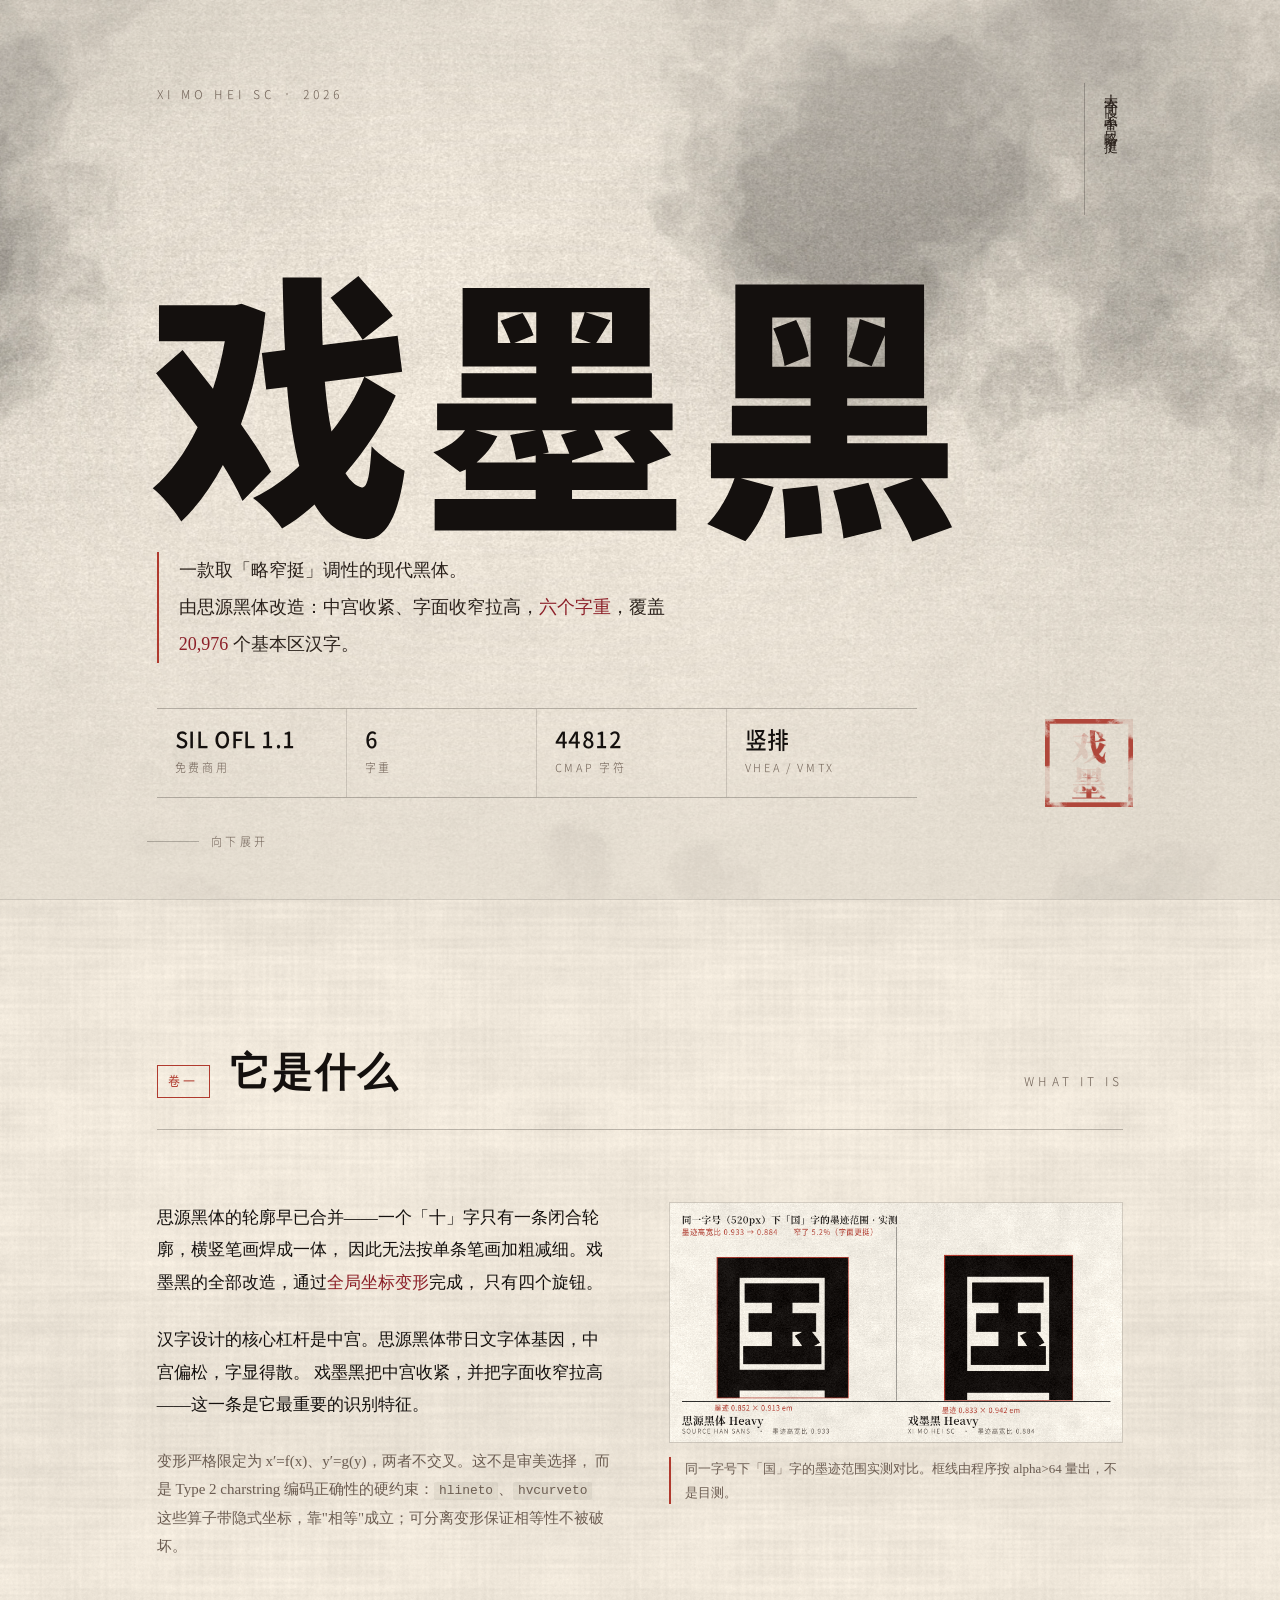
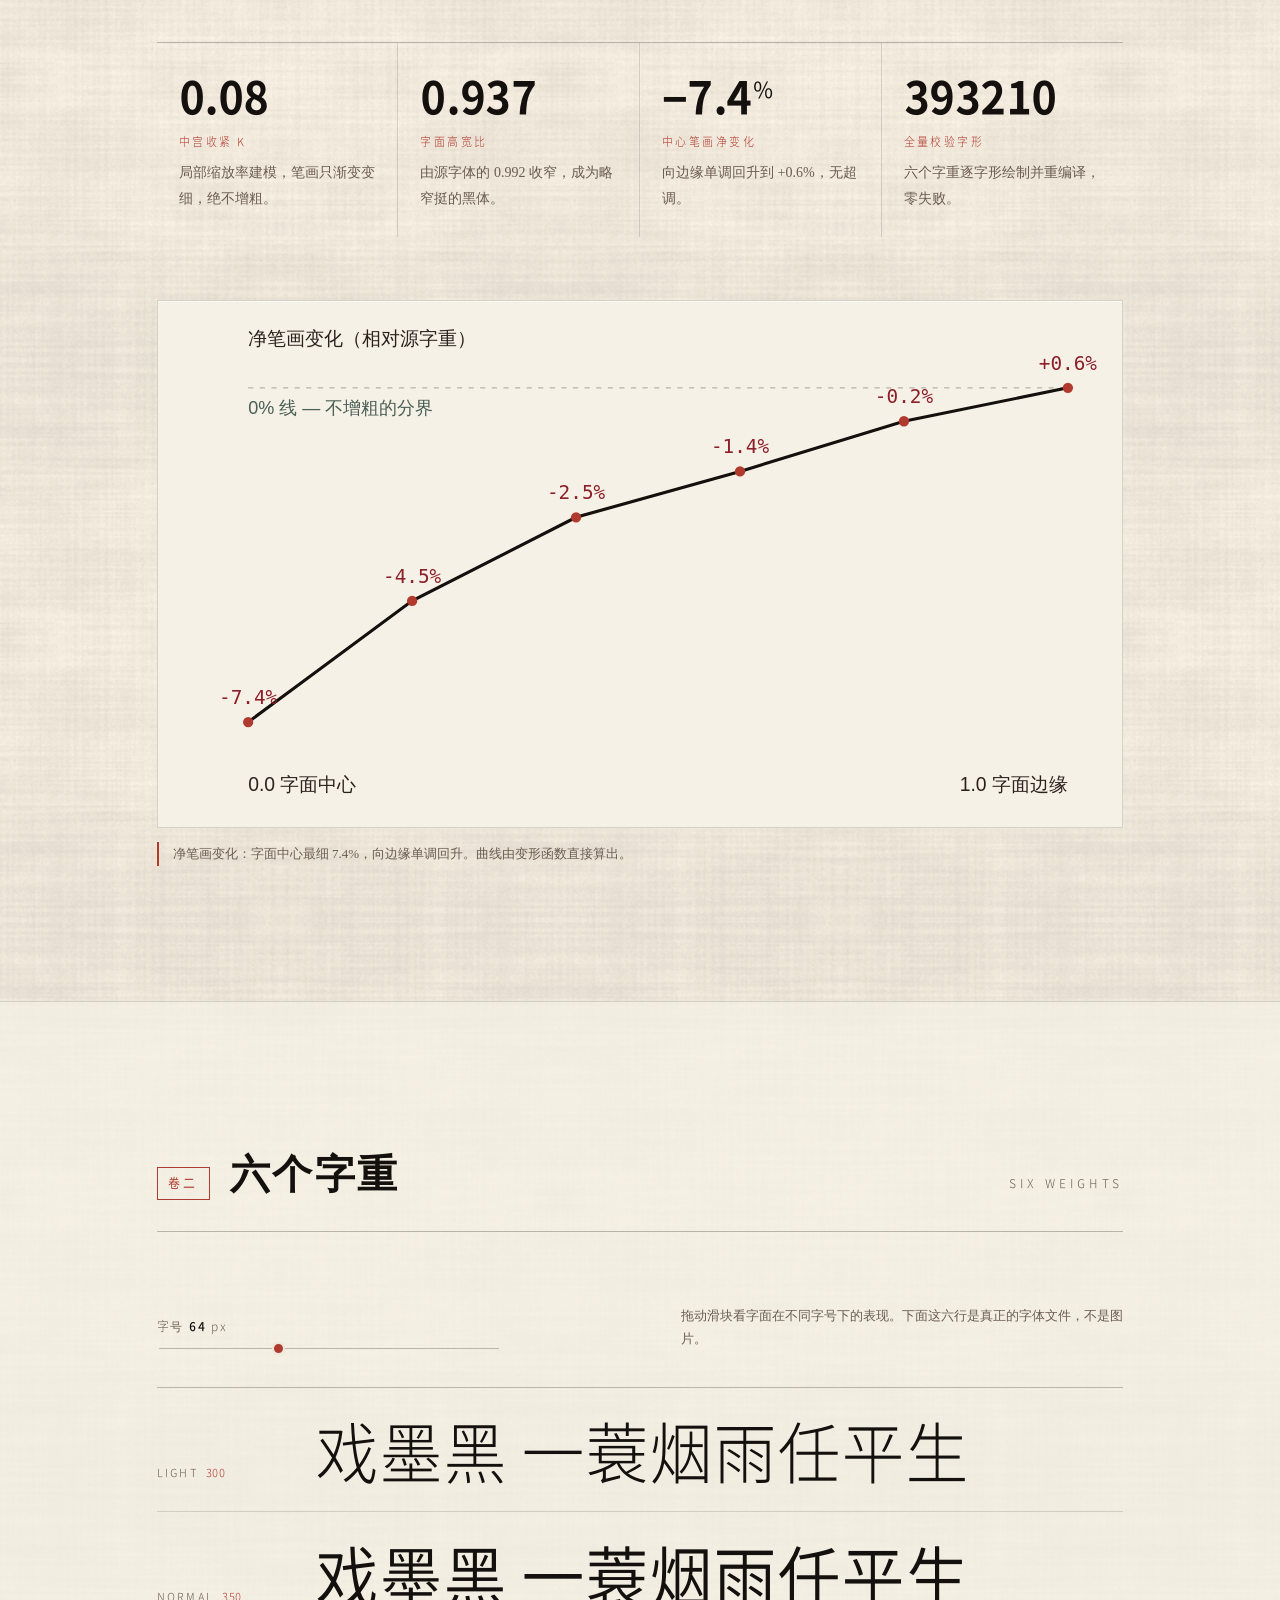
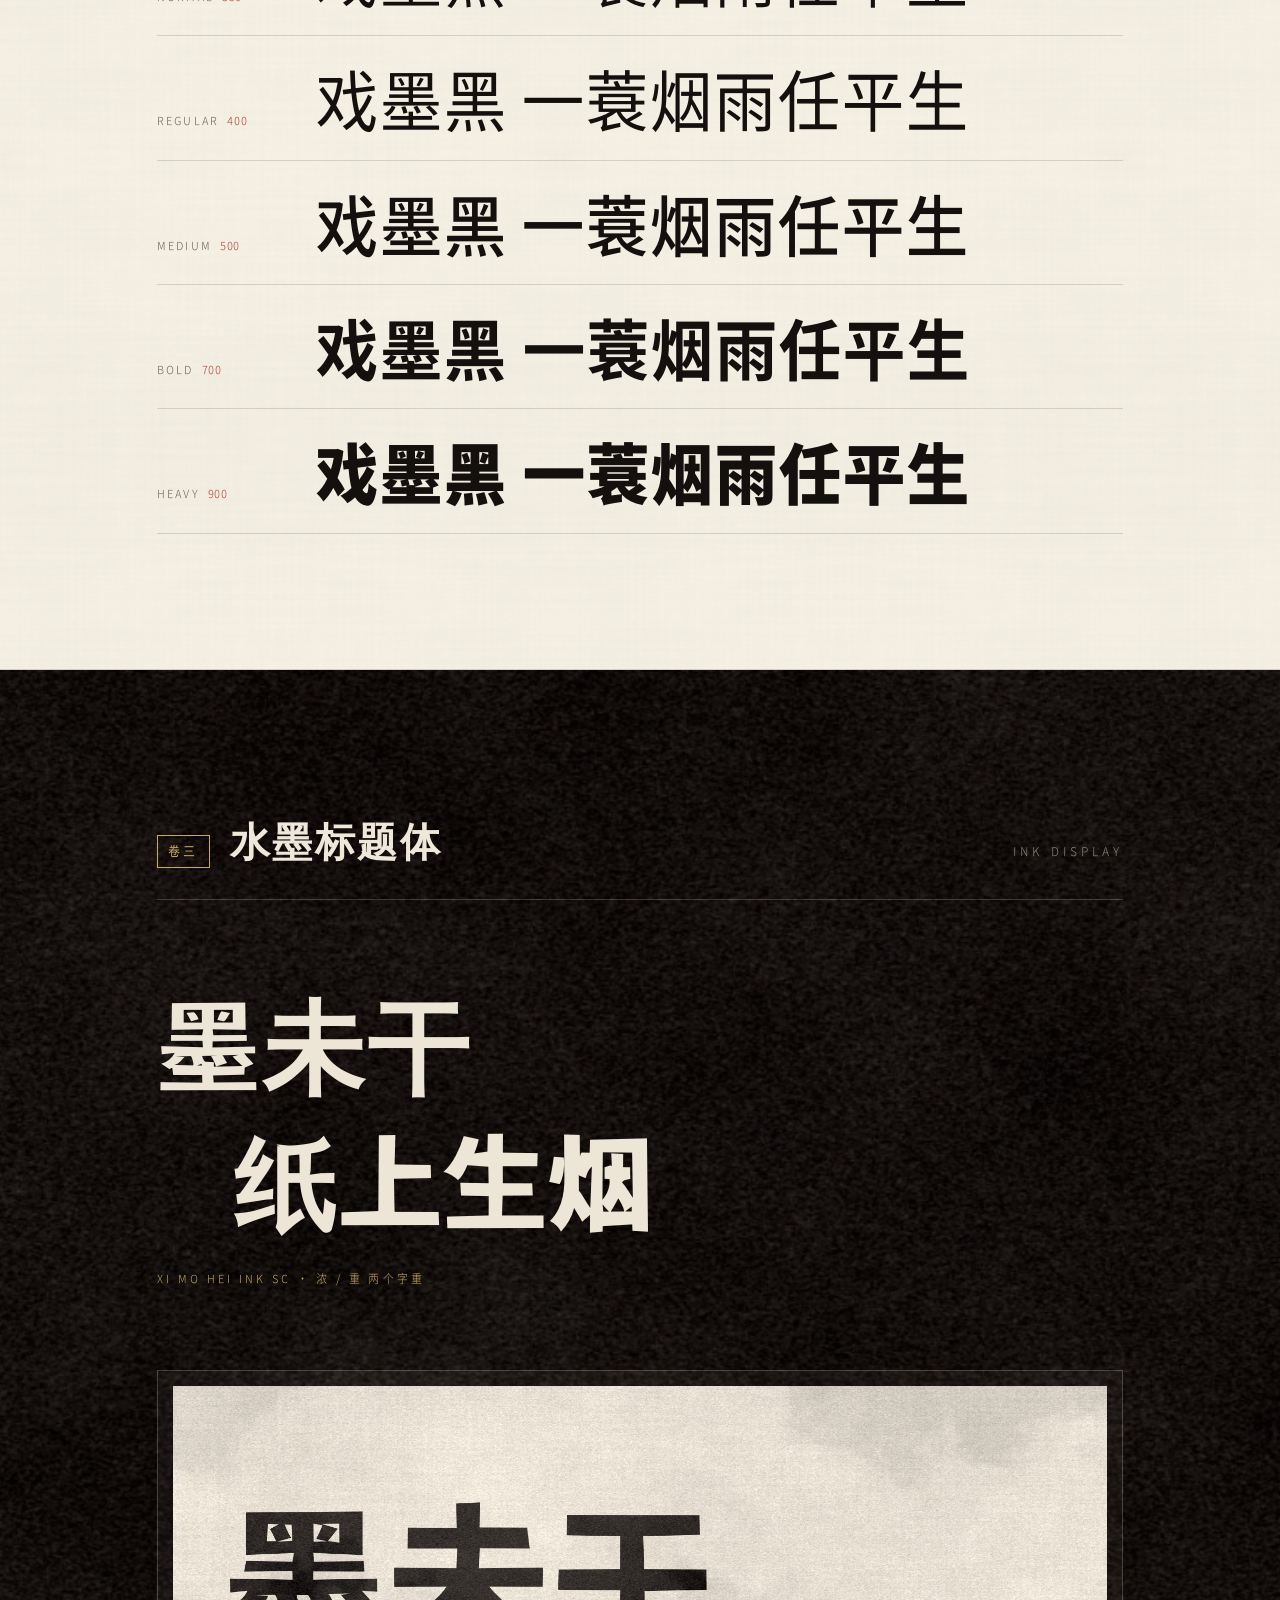
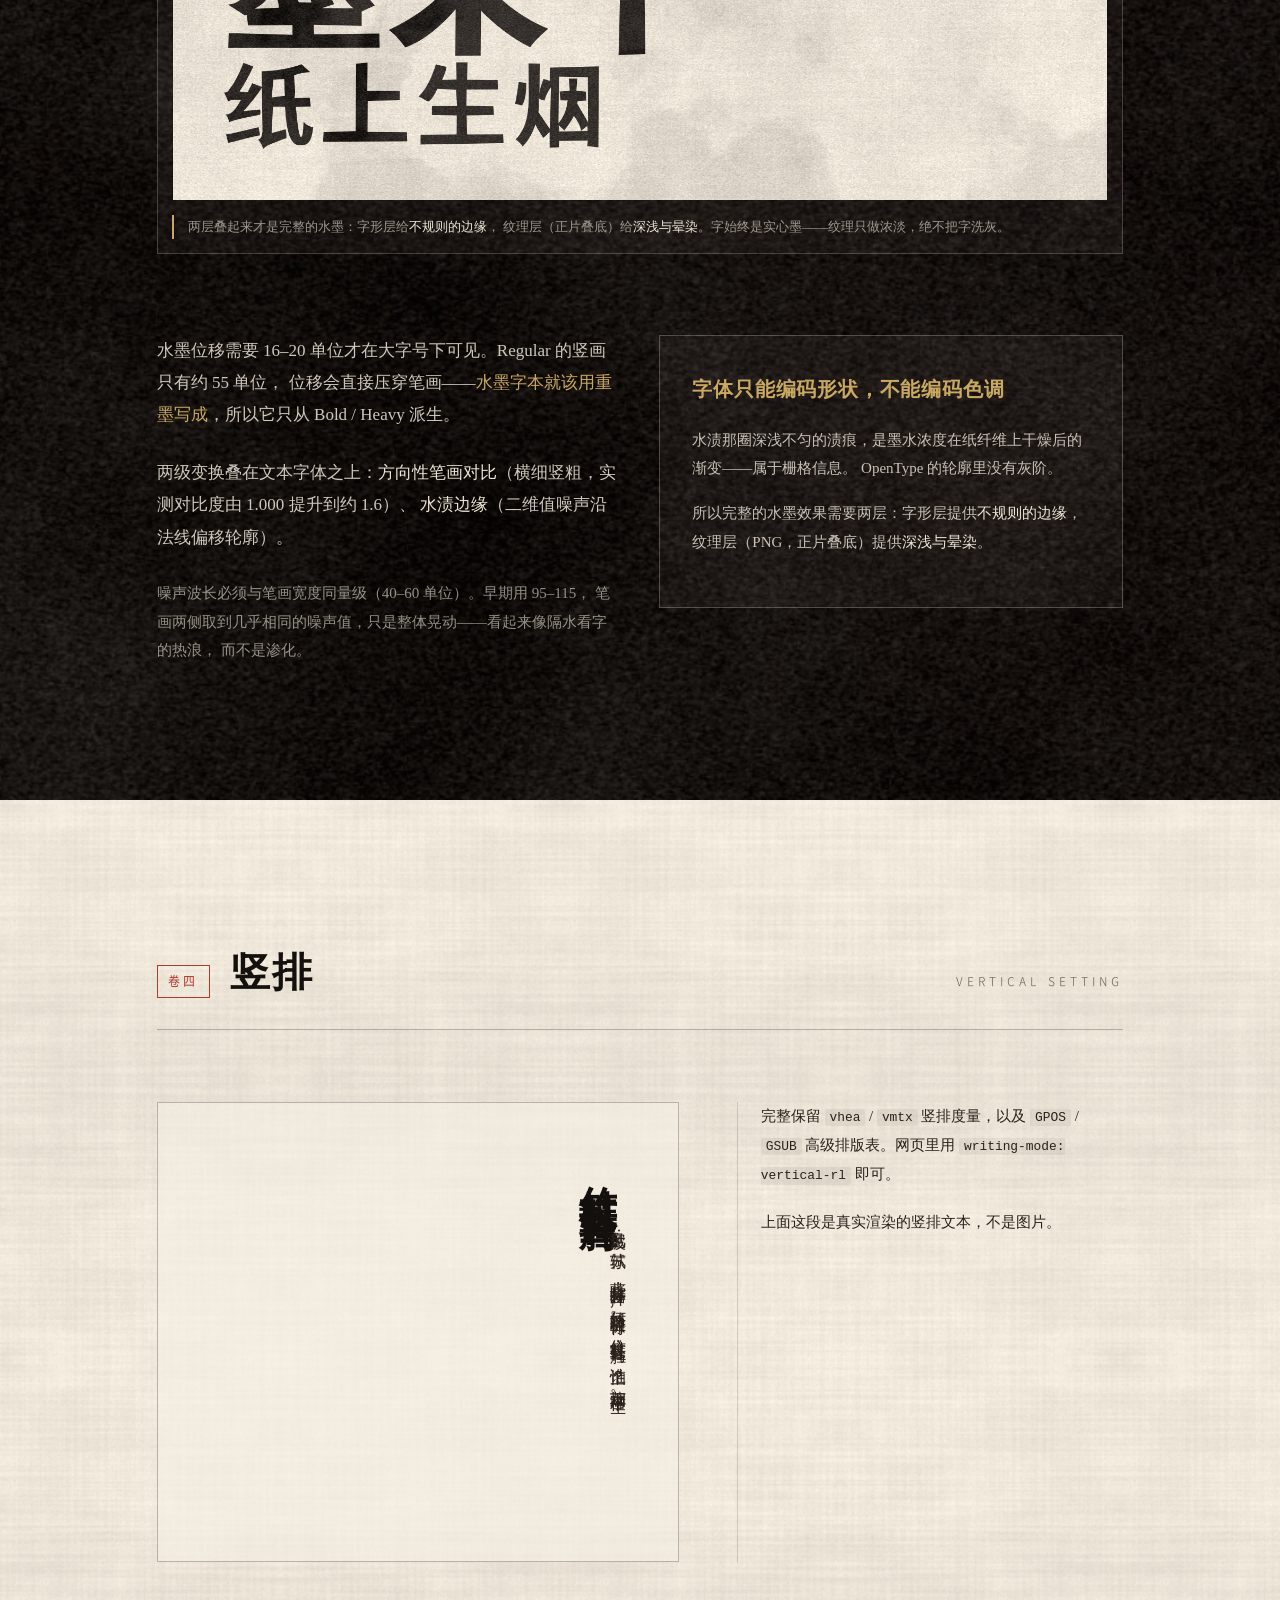
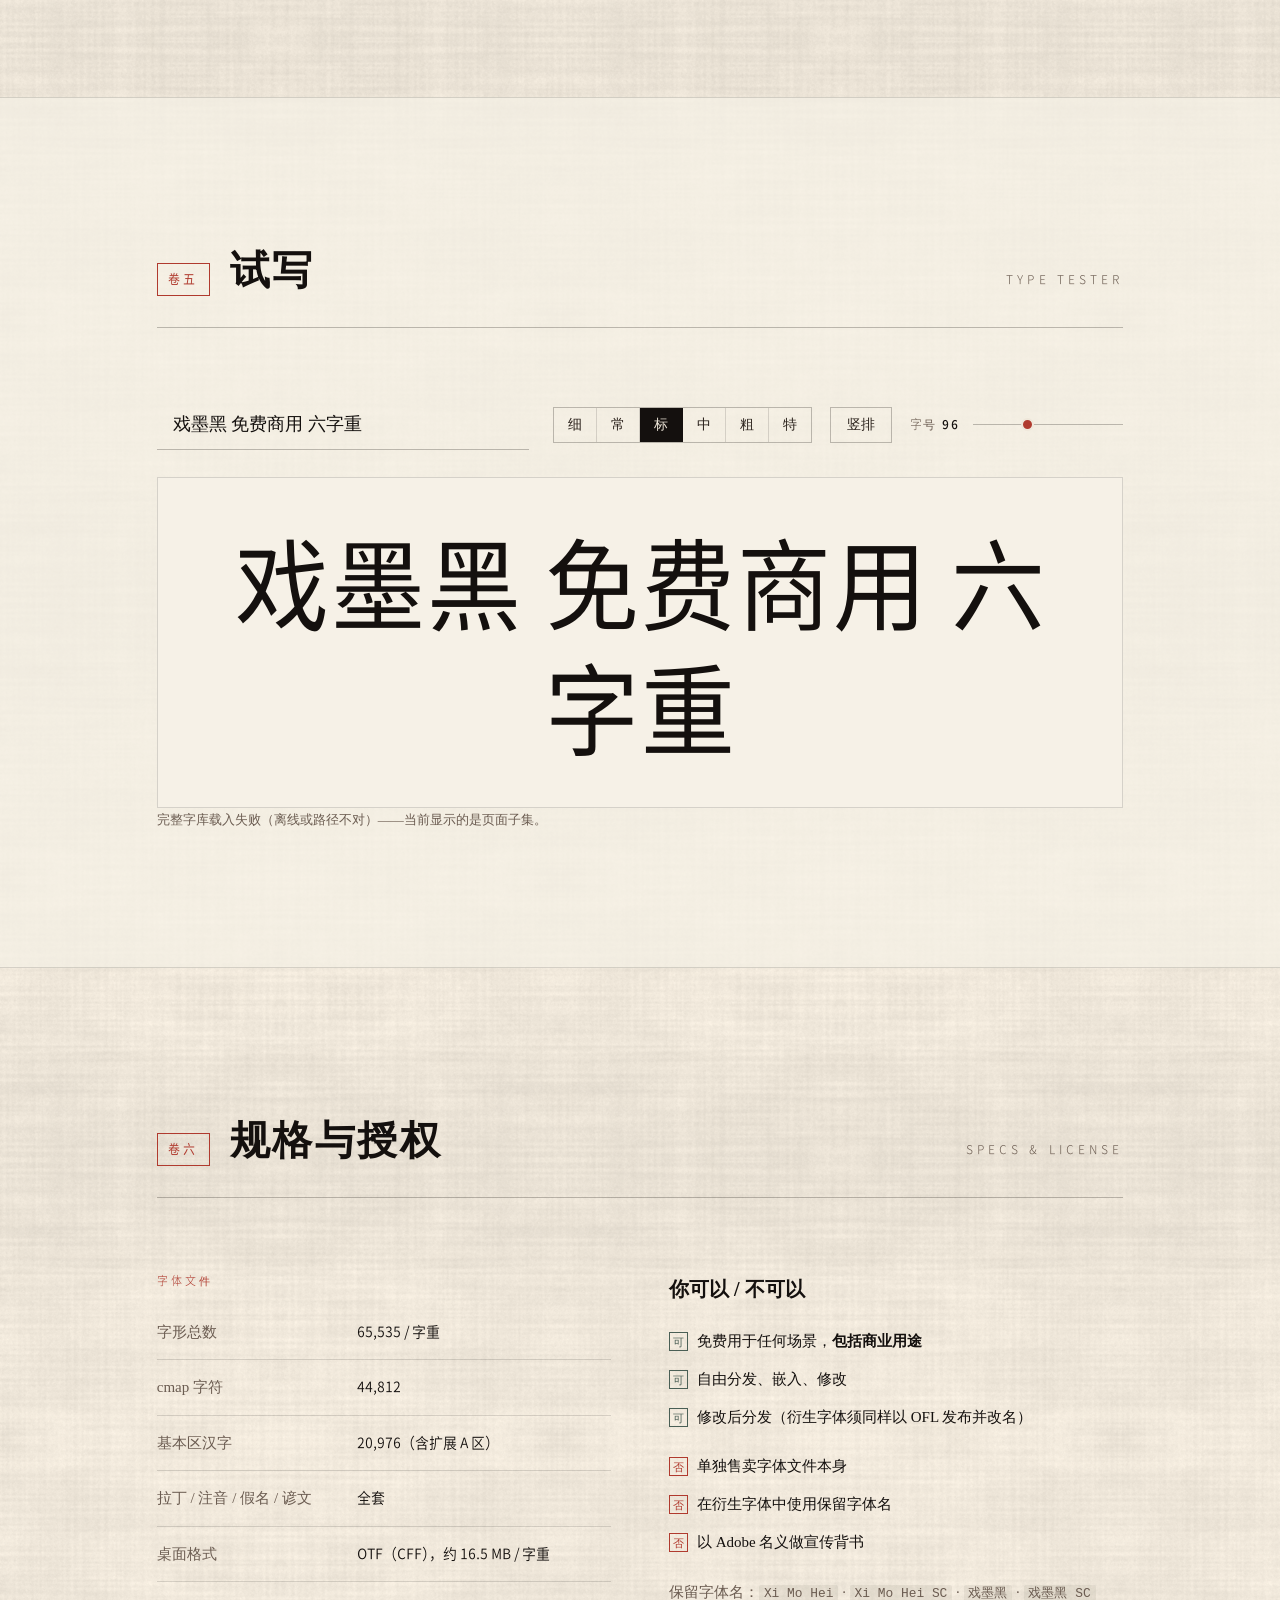
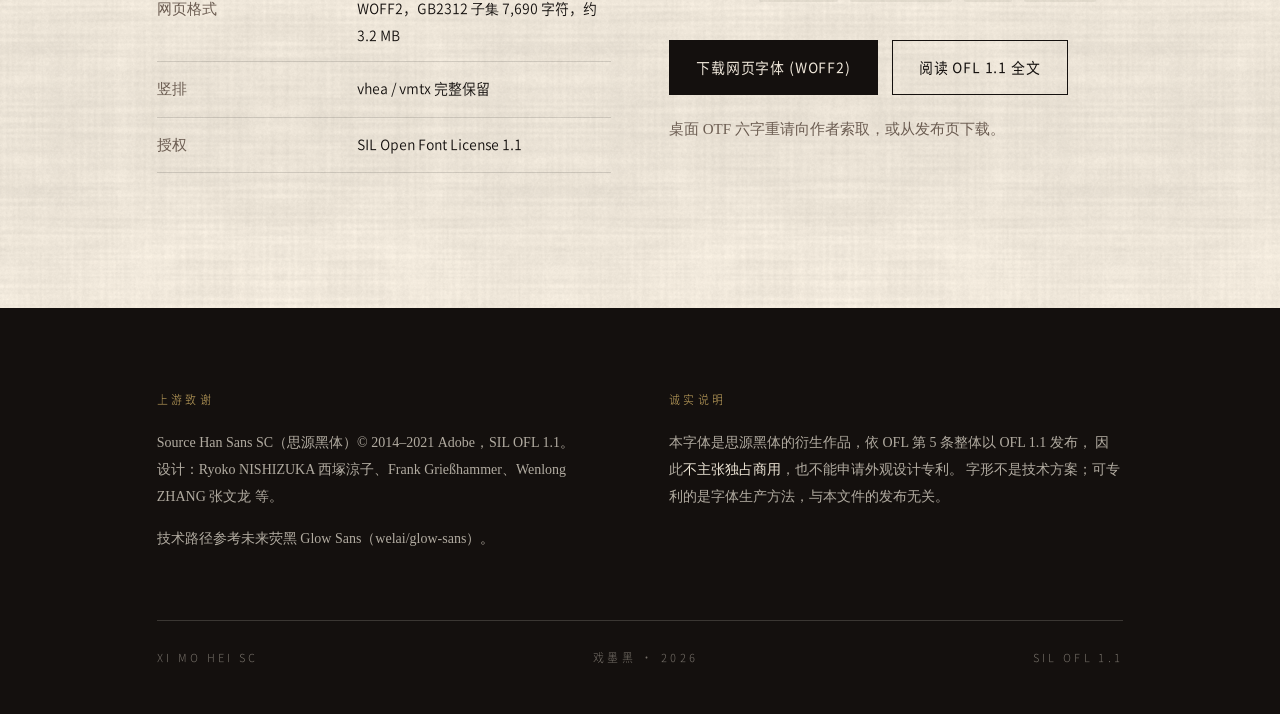
==== index.html @ a83ffccf "戏墨黑 SC · 字体发售落地页与网页字体（来源可自证：全部图片程序生成）" ====
<!DOCTYPE html>
<html lang="zh-CN">
<head>
<meta charset="utf-8">
<meta name="viewport" content="width=device-width, initial-scale=1">
<title>戏墨黑 SC · 一款取「略窄挺」调性的现代黑体</title>
<meta name="description" content="戏墨黑 SC —— 基于思源黑体改造的现代黑体，六字重，20976 个基本区汉字，支持竖排，SIL OFL 1.1 免费商用。">
<link rel="stylesheet" href="style.css">
<link rel="preload" href="fonts/ximohai-heavy.woff2" as="font" type="font/woff2" crossorigin>
<link rel="preload" href="fonts/ximohai-regular.woff2" as="font" type="font/woff2" crossorigin>
<link rel="icon" href="img/seal.png">
</head>
<body>

<!-- ═══════════ 卷首 ═══════════ -->
<header class="hero">
  <div class="hero-bg" aria-hidden="true"></div>
  <div class="wrap hero-inner">
    <div class="hero-top">
      <span class="tag">XI MO HEI SC<span class="dot">·</span>2026</span>
      <span class="vnote">大字面<span class="dot">·</span>紧中宫<span class="dot">·</span>略窄挺</span>
    </div>

    <h1 class="hero-title">戏墨黑</h1>

    <p class="hero-lede">
      一款取「略窄挺」调性的现代黑体。<br>
      由思源黑体改造：中宫收紧、字面收窄拉高，<em>六个字重</em>，覆盖 <em>20,976</em> 个基本区汉字。
    </p>

    <ul class="hero-meta">
      <li><b>SIL OFL 1.1</b><span>免费商用</span></li>
      <li><b>6</b><span>字重</span></li>
      <li><b>44812</b><span>cmap 字符</span></li>
      <li><b>竖排</b><span>vhea / vmtx</span></li>
    </ul>

    <img class="seal" src="img/seal.png" alt="戏墨 印" width="88" height="88">
    <div class="scroll-hint" aria-hidden="true"><i></i>向下展开</div>
  </div>
</header>

<main>

<!-- ═══════════ 卷一 · 它是什么 ═══════════ -->
<section class="sec" id="about">
  <div class="wrap">
    <div class="sec-head">
      <span class="vol">卷一</span>
      <h2>它是什么</h2>
      <span class="en">WHAT IT IS</span>
    </div>

    <div class="two">
      <div class="col prose">
        <p>思源黑体的轮廓早已合并——一个「十」字只有一条闭合轮廓，横竖笔画焊成一体，
          因此无法按单条笔画加粗减细。戏墨黑的全部改造，通过<em>全局坐标变形</em>完成，
          只有四个旋钮。</p>
        <p>汉字设计的核心杠杆是中宫。思源黑体带日文字体基因，中宫偏松，字显得散。
          戏墨黑把中宫收紧，并把字面收窄拉高——这一条是它最重要的识别特征。</p>
        <p class="quiet">变形严格限定为 x′=f(x)、y′=g(y)，两者不交叉。这不是审美选择，
          而是 Type 2 charstring 编码正确性的硬约束：<code>hlineto</code>、<code>hvcurveto</code>
          这些算子带隐式坐标，靠"相等"成立；可分离变形保证相等性不被破坏。</p>
      </div>

      <div class="col">
        <figure class="fig">
          <img src="img/spec-compare.png" alt="思源黑体与戏墨黑的字面实测对比">
          <figcaption>同一字号下「国」字的墨迹范围实测对比。框线由程序按 alpha&gt;64 量出，不是目测。</figcaption>
        </figure>
      </div>
    </div>

    <div class="spec-row">
      <div class="spec">
        <span class="num">0.08</span>
        <span class="lab">中宫收紧 k</span>
        <p>局部缩放率建模，笔画只渐变变细，绝不增粗。</p>
      </div>
      <div class="spec">
        <span class="num">0.937</span>
        <span class="lab">字面高宽比</span>
        <p>由源字体的 0.992 收窄，成为略窄挺的黑体。</p>
      </div>
      <div class="spec">
        <span class="num">−7.4<span class="pc">%</span></span>
        <span class="lab">中心笔画净变化</span>
        <p>向边缘单调回升到 +0.6%，无超调。</p>
      </div>
      <div class="spec">
        <span class="num">393210</span>
        <span class="lab">全量校验字形</span>
        <p>六个字重逐字形绘制并重编译，零失败。</p>
      </div>
    </div>

    <div class="fig fig-wide">
      <img src="img/stroke-curve.svg" alt="净笔画变化曲线">
      <figcaption>净笔画变化：字面中心最细 7.4%，向边缘单调回升。曲线由变形函数直接算出。</figcaption>
    </div>
  </div>
</section>

<!-- ═══════════ 卷二 · 六个字重 ═══════════ -->
<section class="sec sec-alt" id="weights">
  <div class="wrap">
    <div class="sec-head">
      <span class="vol">卷二</span>
      <h2>六个字重</h2>
      <span class="en">SIX WEIGHTS</span>
    </div>

    <div class="controls">
      <label class="ctl">
        <span>字号 <b id="sizeOut">64</b> px</span>
        <input id="sizeRange" type="range" min="28" max="132" value="64" step="2">
      </label>
      <p class="hint">拖动滑块看字面在不同字号下的表现。下面这六行是真正的字体文件，不是图片。</p>
    </div>

    <div class="weights" id="weightsBox">
      <div class="wrow" data-w="300"><span class="wlab">Light<i>300</i></span><p style="font-weight:300">戏墨黑 一蓑烟雨任平生</p></div>
      <div class="wrow" data-w="350"><span class="wlab">Normal<i>350</i></span><p style="font-weight:350">戏墨黑 一蓑烟雨任平生</p></div>
      <div class="wrow" data-w="400"><span class="wlab">Regular<i>400</i></span><p style="font-weight:400">戏墨黑 一蓑烟雨任平生</p></div>
      <div class="wrow" data-w="500"><span class="wlab">Medium<i>500</i></span><p style="font-weight:500">戏墨黑 一蓑烟雨任平生</p></div>
      <div class="wrow" data-w="700"><span class="wlab">Bold<i>700</i></span><p style="font-weight:700">戏墨黑 一蓑烟雨任平生</p></div>
      <div class="wrow" data-w="900"><span class="wlab">Heavy<i>900</i></span><p style="font-weight:900">戏墨黑 一蓑烟雨任平生</p></div>
    </div>
  </div>
</section>

<!-- ═══════════ 卷三 · 水墨标题体 ═══════════ -->
<section class="sec ink-sec" id="ink">
  <div class="ink-bg" aria-hidden="true"></div>
  <div class="wrap">
    <div class="sec-head light">
      <span class="vol">卷三</span>
      <h2>水墨标题体</h2>
      <span class="en">INK DISPLAY</span>
    </div>

    <div class="ink-demo">
      <p class="ink-line w700">墨未干</p>
      <p class="ink-line w900">纸上生烟</p>
      <p class="ink-note">Xi Mo Hei Ink SC · 浓 / 重 两个字重</p>
    </div>

    <figure class="fig fig-ink">
      <img src="img/ink-composite.jpg" alt="水墨两层合成：字形层提供不规则边缘，纹理层提供深浅渍痕">
      <figcaption>两层叠起来才是完整的水墨：字形层给<em>不规则的边缘</em>，
        纹理层（正片叠底）给<em>深浅与晕染</em>。字始终是实心墨——纹理只做浓淡，绝不把字洗灰。</figcaption>
    </figure>

    <div class="two tight">
      <div class="col prose light">
        <p>水墨位移需要 16–20 单位才在大字号下可见。Regular 的竖画只有约 55 单位，
          位移会直接压穿笔画——<em>水墨字本就该用重墨写成</em>，所以它只从 Bold / Heavy 派生。</p>
        <p>两级变换叠在文本字体之上：<b>方向性笔画对比</b>（横细竖粗，实测对比度由 1.000 提升到约 1.6）、
          <b>水渍边缘</b>（二维值噪声沿法线偏移轮廓）。</p>
        <p class="quiet">噪声波长必须与笔画宽度同量级（40–60 单位）。早期用 95–115，
          笔画两侧取到几乎相同的噪声值，只是整体晃动——看起来像隔水看字的热浪，
          而不是渗化。</p>
      </div>
      <div class="col">
        <div class="note-card">
          <h3>字体只能编码形状，不能编码色调</h3>
          <p>水渍那圈深浅不匀的渍痕，是墨水浓度在纸纤维上干燥后的渐变——属于栅格信息。
            OpenType 的轮廓里没有灰阶。</p>
          <p>所以完整的水墨效果需要两层：字形层提供<em>不规则的边缘</em>，
            纹理层（PNG，正片叠底）提供<em>深浅与晕染</em>。</p>
        </div>
      </div>
    </div>
  </div>
</section>

<!-- ═══════════ 卷四 · 竖排 ═══════════ -->
<section class="sec" id="vertical">
  <div class="wrap">
    <div class="sec-head">
      <span class="vol">卷四</span>
      <h2>竖排</h2>
      <span class="en">VERTICAL SETTING</span>
    </div>

    <div class="vert-wrap">
      <div class="vert-demo">
        <p class="v-title">竹杖芒鞋轻胜马</p>
        <p class="v-body">定风波 · 苏轼</p>
        <p class="v-body">莫听穿林打叶声，何妨吟啸且徐行。竹杖芒鞋轻胜马，谁怕？一蓑烟雨任平生。</p>
      </div>
      <aside class="vert-side">
        <p>完整保留 <code>vhea</code> / <code>vmtx</code> 竖排度量，以及 <code>GPOS</code> /
          <code>GSUB</code> 高级排版表。网页里用 <code>writing-mode: vertical-rl</code> 即可。</p>
        <p class="quiet">上面这段是真实渲染的竖排文本，不是图片。</p>
      </aside>
    </div>
  </div>
</section>

<!-- ═══════════ 卷五 · 试写 ═══════════ -->
<section class="sec sec-alt" id="try">
  <div class="wrap">
    <div class="sec-head">
      <span class="vol">卷五</span>
      <h2>试写</h2>
      <span class="en">TYPE TESTER</span>
    </div>

    <div class="try-bar">
      <input id="tryInput" type="text" value="戏墨黑 免费商用 六字重" aria-label="试写内容" maxlength="40">
      <div class="try-ctl">
        <div class="seg" id="tryWeights" role="group" aria-label="字重">
          <button data-w="300">细</button><button data-w="350">常</button><button data-w="400" class="on">标</button><button data-w="500">中</button><button data-w="700">粗</button><button data-w="900">特</button>
        </div>
        <button class="seg-toggle" id="tryDir" aria-pressed="false">竖排</button>
        <label class="ctl inline"><span>字号 <b id="trySizeOut">96</b></span>
          <input id="trySize" type="range" min="40" max="200" value="96" step="2"></label>
      </div>
    </div>

    <div class="try-stage" id="tryStage">
      <p class="try-text" id="tryText">戏墨黑 免费商用 六字重</p>
    </div>

    <p class="hint" id="tryHint">正在按需载入 GB2312 完整字库（约 3.2 MB）——载入前显示的是页面子集。</p>
  </div>
</section>

<!-- ═══════════ 卷六 · 规格与授权 ═══════════ -->
<section class="sec" id="spec">
  <div class="wrap">
    <div class="sec-head">
      <span class="vol">卷六</span>
      <h2>规格与授权</h2>
      <span class="en">SPECS &amp; LICENSE</span>
    </div>

    <div class="two">
      <div class="col">
        <table class="spec-table">
          <caption>字体文件</caption>
          <tbody>
            <tr><th>字形总数</th><td>65,535 / 字重</td></tr>
            <tr><th>cmap 字符</th><td>44,812</td></tr>
            <tr><th>基本区汉字</th><td>20,976（含扩展 A 区）</td></tr>
            <tr><th>拉丁 / 注音 / 假名 / 谚文</th><td>全套</td></tr>
            <tr><th>桌面格式</th><td>OTF（CFF），约 16.5 MB / 字重</td></tr>
            <tr><th>网页格式</th><td>WOFF2，GB2312 子集 7,690 字符，约 3.2 MB</td></tr>
            <tr><th>竖排</th><td>vhea / vmtx 完整保留</td></tr>
            <tr><th>授权</th><td>SIL Open Font License 1.1</td></tr>
          </tbody>
        </table>
      </div>

      <div class="col">
        <div class="license">
          <h3>你可以 / 不可以</h3>
          <ul class="yes">
            <li>免费用于任何场景，<b>包括商业用途</b></li>
            <li>自由分发、嵌入、修改</li>
            <li>修改后分发（衍生字体须同样以 OFL 发布并改名）</li>
          </ul>
          <ul class="no">
            <li>单独售卖字体文件本身</li>
            <li>在衍生字体中使用保留字体名</li>
            <li>以 Adobe 名义做宣传背书</li>
          </ul>
          <p class="quiet">保留字体名：<code>Xi Mo Hei</code> · <code>Xi Mo Hei SC</code> ·
            <code>戏墨黑</code> · <code>戏墨黑 SC</code></p>
        </div>

        <div class="dl">
          <a class="btn" href="fonts/full-ximohai-regular.woff2" download>下载网页字体 (WOFF2)</a>
          <a class="btn ghost" href="OFL.txt" target="_blank" rel="noopener">阅读 OFL 1.1 全文</a>
          <p class="quiet">桌面 OTF 六字重请向作者索取，或从发布页下载。</p>
        </div>
      </div>
    </div>
  </div>
</section>

</main>

<footer class="foot">
  <div class="wrap">
    <div class="foot-grid">
      <div>
        <h4>上游致谢</h4>
        <p>Source Han Sans SC（思源黑体）© 2014–2021 Adobe，SIL OFL 1.1。<br>
          设计：Ryoko NISHIZUKA 西塚涼子、Frank Grießhammer、Wenlong ZHANG 张文龙 等。</p>
        <p>技术路径参考未来荧黑 Glow Sans（welai/glow-sans）。</p>
      </div>
      <div>
        <h4>诚实说明</h4>
        <p>本字体是思源黑体的衍生作品，依 OFL 第 5 条整体以 OFL 1.1 发布，
          因此<b>不主张独占商用</b>，也不能申请外观设计专利。
          字形不是技术方案；可专利的是字体生产方法，与本文件的发布无关。</p>
      </div>
    </div>
    <div class="foot-line">
      <span>XI MO HEI SC</span>
      <span>戏墨黑 · 2026</span>
      <span>SIL OFL 1.1</span>
    </div>
  </div>
</footer>

<script src="script.js"></script>
</body>
</html>
---- style.css ----
/* ══════════════════════════════════════════════════════════════
   戏墨黑 SC · 字体发售落地页
   设计语言：宣纸底 + 墨 + 朱砂点缀；骨架不动的长卷
   中文行距 1.9×、字号模数 1.333、版心 1120px
   ══════════════════════════════════════════════════════════════ */

/* ── 字体 ─────────────────────────────────────────────────── */
@font-face{font-family:'Xi Mo Hei SC';src:url('fonts/ximohai-light.woff2') format('woff2');font-weight:300;font-display:swap}
@font-face{font-family:'Xi Mo Hei SC';src:url('fonts/ximohai-normal.woff2') format('woff2');font-weight:350;font-display:swap}
@font-face{font-family:'Xi Mo Hei SC';src:url('fonts/ximohai-regular.woff2') format('woff2');font-weight:400;font-display:swap}
@font-face{font-family:'Xi Mo Hei SC';src:url('fonts/ximohai-medium.woff2') format('woff2');font-weight:500;font-display:swap}
@font-face{font-family:'Xi Mo Hei SC';src:url('fonts/ximohai-bold.woff2') format('woff2');font-weight:700;font-display:swap}
@font-face{font-family:'Xi Mo Hei SC';src:url('fonts/ximohai-heavy.woff2') format('woff2');font-weight:900;font-display:swap}
@font-face{font-family:'Xi Mo Ink SC';src:url('fonts/ximoink-bold.woff2') format('woff2');font-weight:700;font-display:swap}
@font-face{font-family:'Xi Mo Ink SC';src:url('fonts/ximoink-heavy.woff2') format('woff2');font-weight:900;font-display:swap}

:root{
  --paper:#EFE7DA; --paper2:#F6F1E7; --ink:#14100E; --ink2:#2A211B; --ink3:#6B5C51;
  --red:#B03A2E; --red-d:#8C1F28; --gold:#C9A961; --green:#4A5F55;
  --line:rgba(20,16,14,.14); --line2:rgba(20,16,14,.26);
  --hei:'Xi Mo Hei SC',-apple-system,'PingFang SC','Microsoft YaHei',sans-serif;
  --song:'Songti SC','Source Han Serif SC','Noto Serif SC',STSong,SimSun,serif;
  --max:1120px;
}

*{box-sizing:border-box}
html{scroll-behavior:smooth}
body{
  margin:0;color:var(--ink);background:var(--paper);
  font-family:var(--song);font-size:17px;line-height:1.9;
  -webkit-font-smoothing:antialiased;
  background-image:url('img/paper-tile.png');background-size:560px 560px;
}
img{max-width:100%;display:block}
a{color:var(--ink);text-decoration:none}
em{font-style:normal;color:var(--red-d)}
code{font-family:ui-monospace,SFMono-Regular,Menlo,monospace;font-size:.86em;
  background:rgba(20,16,14,.06);padding:.1em .38em;border-radius:2px}
.wrap{max-width:var(--max);margin:0 auto;padding:0 6%}
.quiet{color:var(--ink3);font-size:15px}
.dot{opacity:.4;margin:0 .45em}

/* ── 卷首 ─────────────────────────────────────────────────── */
.hero{position:relative;min-height:100svh;display:flex;align-items:center;overflow:hidden;
  border-bottom:1px solid var(--line)}
.hero-bg{position:absolute;inset:0;background:url('img/hero.jpg') center/cover no-repeat;
  opacity:.92}
.hero-bg::after{content:'';position:absolute;inset:0;
  background:linear-gradient(180deg,rgba(239,231,218,.42),rgba(239,231,218,.06) 40%,rgba(239,231,218,.72))}
.hero-inner{position:relative;width:100%;padding-top:8vh;padding-bottom:10vh}

.hero-top{display:flex;justify-content:space-between;align-items:flex-start;margin-bottom:6vh}
.tag,.en{font-family:var(--hei);font-weight:300;font-size:12px;letter-spacing:.34em;
  text-transform:uppercase;color:var(--ink3)}
.vnote{font-family:var(--song);font-size:14px;letter-spacing:.28em;color:var(--ink2);
  writing-mode:vertical-rl;border-left:1px solid var(--line2);padding-left:12px;height:132px}

.hero-title{
  font-family:var(--hei);font-weight:900;color:var(--ink);
  font-size:clamp(104px,21vw,300px);line-height:.92;letter-spacing:.02em;
  margin:0 0 4vh;text-indent:-.04em;
}
.hero-lede{font-size:clamp(15px,1.5vw,18px);line-height:2.05;color:var(--ink2);
  max-width:31em;margin:0 0 5vh;border-left:2px solid var(--red);padding-left:20px}

.hero-meta{list-style:none;display:flex;flex-wrap:wrap;gap:0;margin:0;padding:0;
  border-top:1px solid var(--line2);border-bottom:1px solid var(--line2);max-width:760px}
.hero-meta li{flex:1 1 140px;padding:16px 18px 14px;border-right:1px solid var(--line)}
.hero-meta li:last-child{border-right:0}
.hero-meta b{display:block;font-family:var(--hei);font-weight:500;font-size:22px;
  letter-spacing:.02em;line-height:1.2}
.hero-meta span{font-family:var(--hei);font-weight:300;font-size:11px;letter-spacing:.24em;
  text-transform:uppercase;color:var(--ink3)}

.seal{position:absolute;right:6%;bottom:9vh;width:88px;height:88px;opacity:.92;
  filter:saturate(.96)}
.scroll-hint{position:absolute;left:6%;bottom:4vh;font-family:var(--hei);font-weight:300;
  font-size:11px;letter-spacing:.3em;color:var(--ink3);display:flex;align-items:center;gap:12px}
.scroll-hint i{width:52px;height:1px;background:var(--line2);display:block;position:relative;overflow:hidden}
.scroll-hint i::after{content:'';position:absolute;inset:0;background:var(--red);
  transform:translateX(-100%);animation:sweep 2.6s ease-in-out infinite}
@keyframes sweep{0%{transform:translateX(-100%)}55%{transform:translateX(0)}100%{transform:translateX(100%)}}

/* ── 章节骨架（骨架写死，只换内容）──────────────────────────── */
.sec{padding:15vh 0;position:relative}
.sec-alt{background:rgba(246,241,231,.72);border-top:1px solid var(--line);
  border-bottom:1px solid var(--line)}
.sec-head{display:flex;align-items:baseline;gap:20px;margin-bottom:8vh;
  border-bottom:1px solid var(--line2);padding-bottom:18px}
.vol{font-family:var(--hei);font-weight:400;font-size:12px;letter-spacing:.3em;
  color:var(--red);border:1px solid var(--red);padding:4px 10px;white-space:nowrap}
.sec-head h2{font-family:var(--song);font-weight:600;font-size:clamp(26px,3.4vw,40px);
  letter-spacing:.06em;margin:0;flex:1}
.two{display:grid;grid-template-columns:1fr 1fr;gap:6%;align-items:start}
.two.tight{gap:4%}
.col{min-width:0}
.prose p{margin:0 0 1.5em}
.prose p:last-child{margin-bottom:0}

/* ── 图与说明 ─────────────────────────────────────────────── */
.fig{margin:0}
.fig img{border:1px solid var(--line);box-shadow:0 1px 0 rgba(255,255,255,.5) inset}
.fig figcaption{font-size:13px;line-height:1.8;color:var(--ink3);margin-top:14px;
  padding-left:14px;border-left:2px solid var(--red)}
.fig-wide{margin-top:7vh}
.fig-ink{margin:0 0 9vh;border:1px solid rgba(239,231,218,.22);padding:14px;
  background:rgba(239,231,218,.04)}
.fig-ink img{width:100%}
.fig-ink figcaption{color:rgba(239,231,218,.62);border-left-color:var(--gold)}
.fig-ink figcaption em{color:#EDE5D6}
.fig-wide img{border:1px solid var(--line);background:var(--paper2);padding:18px}

/* ── 数据（数字三段式：数字最大 / 说明最小）────────────────── */
.spec-row{display:grid;grid-template-columns:repeat(4,1fr);gap:0;margin-top:9vh;
  border-top:1px solid var(--line2)}
.spec{padding:30px 22px 26px;border-right:1px solid var(--line)}
.spec:last-child{border-right:0}
.spec .num{font-family:var(--hei);font-weight:700;font-size:clamp(30px,3.6vw,44px);
  line-height:1;letter-spacing:-.01em;display:block}
.spec .pc{font-size:.5em;font-weight:400;vertical-align:super;margin-left:.06em}
.spec .lab{font-family:var(--hei);font-weight:300;font-size:11px;letter-spacing:.22em;
  text-transform:uppercase;color:var(--red);display:block;margin:14px 0 8px}
.spec p{font-size:14px;line-height:1.85;color:var(--ink3);margin:0}

/* ── 字重演示 ─────────────────────────────────────────────── */
.controls{display:flex;justify-content:space-between;align-items:flex-end;gap:5%;
  margin-bottom:4vh;flex-wrap:wrap}
.ctl{font-family:var(--hei);font-weight:300;font-size:12px;letter-spacing:.14em;color:var(--ink3)}
.ctl b{font-weight:500;color:var(--ink);font-variant-numeric:tabular-nums}
.ctl input[type=range]{display:block;width:min(340px,60vw);margin-top:10px;
  -webkit-appearance:none;appearance:none;height:1px;background:var(--line2);outline:0}
.ctl input[type=range]::-webkit-slider-thumb{-webkit-appearance:none;width:13px;height:13px;
  border-radius:50%;background:var(--red);cursor:pointer;border:2px solid var(--paper)}
.ctl.inline{display:flex;align-items:center;gap:14px}
.ctl.inline input[type=range]{width:150px;margin:0}
.hint{font-size:13px;color:var(--ink3);margin:0;max-width:34em;line-height:1.8}

.weights{border-top:1px solid var(--line2)}
.wrow{display:flex;align-items:baseline;gap:5%;padding:22px 0;border-bottom:1px solid var(--line)}
.wlab{font-family:var(--hei);font-weight:300;font-size:11px;letter-spacing:.2em;
  color:var(--ink3);width:110px;flex:0 0 110px;text-transform:uppercase}
.wlab i{font-style:normal;color:var(--red);margin-left:8px;letter-spacing:.06em}
.wrow p{font-family:var(--hei);margin:0;font-size:64px;line-height:1.24;white-space:nowrap;
  overflow:hidden;text-overflow:ellipsis}

/* ── 水墨（深底） ─────────────────────────────────────────── */
.ink-sec{background:var(--ink);color:var(--paper);overflow:hidden}
.ink-bg{position:absolute;inset:0;background:url('img/ink-card.jpg') center/cover no-repeat;
  opacity:.85}
.ink-sec .wrap{position:relative}
.sec-head.light{border-bottom-color:rgba(239,231,218,.22)}
.sec-head.light h2{color:var(--paper)}
.sec-head.light .en{color:rgba(239,231,218,.55)}
.sec-head.light .vol{color:var(--gold);border-color:var(--gold)}
.ink-demo{margin-bottom:9vh}
.ink-line{font-family:'Xi Mo Ink SC',var(--hei);margin:0;line-height:1.34;
  color:#EDE5D6;letter-spacing:.03em}
.ink-line.w700{font-weight:700;font-size:clamp(52px,8vw,110px)}
.ink-line.w900{font-weight:900;font-size:clamp(52px,8vw,110px);margin-left:8%}
.ink-note{font-family:var(--hei);font-weight:300;font-size:11px;letter-spacing:.3em;
  color:var(--gold);text-transform:uppercase;margin-top:22px}
.prose.light p{color:rgba(239,231,218,.86)}
.prose.light em{color:var(--gold)}
.prose.light b{color:#EDE5D6;font-weight:400}
.prose.light .quiet{color:rgba(239,231,218,.6)}
.note-card{border:1px solid rgba(239,231,218,.26);padding:34px 32px;
  background:rgba(239,231,218,.04)}
.note-card h3{font-family:var(--song);font-weight:600;font-size:20px;margin:0 0 18px;
  color:var(--gold);letter-spacing:.04em}
.note-card p{margin:0 0 1.1em;font-size:15px;line-height:1.9;color:rgba(239,231,218,.82)}
.note-card em{color:#EDE5D6}

/* ── 竖排 ─────────────────────────────────────────────────── */
.vert-wrap{display:grid;grid-template-columns:1.35fr 1fr;gap:6%;align-items:stretch}
.vert-demo{border:1px solid var(--line2);padding:52px 44px;background:rgba(246,241,231,.6);
  writing-mode:vertical-rl;height:460px;display:flex;gap:26px;justify-content:flex-start}
.vert-demo p{margin:0;font-family:var(--song)}
.v-title{font-size:38px;font-weight:600;letter-spacing:.14em}
.v-body{font-size:16px;line-height:1.95;color:var(--ink2);letter-spacing:.1em}
.v-body:last-child{max-height:340px}
.vert-side p{font-size:15px;line-height:1.95;color:var(--ink2);margin:0 0 1.2em}
.vert-side{border-left:1px solid var(--line);padding-left:6%}

/* ── 试写 ─────────────────────────────────────────────────── */
.try-bar{display:flex;gap:24px;align-items:center;flex-wrap:wrap;margin-bottom:3vh}
#tryInput{flex:1 1 320px;font-family:var(--song);font-size:18px;padding:14px 16px;
  background:transparent;border:0;border-bottom:1px solid var(--line2);color:var(--ink);outline:0}
#tryInput:focus{border-bottom-color:var(--red)}
.try-ctl{display:flex;align-items:center;gap:18px;flex-wrap:wrap}
.seg{display:flex;border:1px solid var(--line2)}
.seg button{font-family:var(--song);font-size:14px;padding:8px 14px;background:transparent;
  border:0;border-right:1px solid var(--line);cursor:pointer;color:var(--ink2)}
.seg button:last-child{border-right:0}
.seg button.on{background:var(--ink);color:var(--paper)}
.seg-toggle{font-family:var(--song);font-size:14px;padding:8px 16px;background:transparent;
  border:1px solid var(--line2);cursor:pointer;color:var(--ink2)}
.seg-toggle[aria-pressed=true]{background:var(--red);border-color:var(--red);color:#fff}

.try-stage{min-height:300px;display:flex;align-items:center;justify-content:center;
  border:1px solid var(--line);background:var(--paper2);padding:40px;overflow:hidden}
.try-text{font-family:var(--hei);font-weight:400;font-size:96px;margin:0;line-height:1.3;
  word-break:break-all;text-align:center;max-width:100%}
.try-stage.vert{height:460px}
.try-stage.vert .try-text{writing-mode:vertical-rl;height:100%;text-align:left;line-height:1.2}

/* ── 表格与授权 ───────────────────────────────────────────── */
.spec-table{width:100%;border-collapse:collapse;font-size:15px}
.spec-table caption{text-align:left;font-family:var(--hei);font-weight:300;font-size:11px;
  letter-spacing:.28em;text-transform:uppercase;color:var(--red);padding-bottom:14px}
.spec-table th,.spec-table td{text-align:left;padding:13px 0;border-bottom:1px solid var(--line);
  vertical-align:top}
.spec-table th{font-weight:400;color:var(--ink3);width:44%;padding-right:18px}
.spec-table td{font-family:var(--hei);font-weight:350;font-size:14px;color:var(--ink)}

.license h3{font-family:var(--song);font-weight:600;font-size:20px;margin:0 0 20px}
.license ul{list-style:none;padding:0;margin:0 0 22px}
.license li{position:relative;padding-left:28px;margin-bottom:11px;font-size:15px;line-height:1.8}
.license li::before{position:absolute;left:0;top:0;font-family:var(--hei);font-weight:500}
.yes li::before{content:'可';color:var(--green);border:1px solid var(--green);
  font-size:11px;line-height:16px;width:17px;height:17px;text-align:center;top:4px}
.no li::before{content:'否';color:var(--red);border:1px solid var(--red);
  font-size:11px;line-height:16px;width:17px;height:17px;text-align:center;top:4px}
.dl{margin-top:34px;display:flex;flex-wrap:wrap;gap:14px;align-items:center}
.btn{font-family:var(--hei);font-weight:400;font-size:14px;letter-spacing:.06em;
  padding:13px 26px;background:var(--ink);color:var(--paper);border:1px solid var(--ink);
  transition:background .2s,color .2s}
.btn:hover{background:var(--red);border-color:var(--red)}
.btn.ghost{background:transparent;color:var(--ink)}
.btn.ghost:hover{background:transparent;color:var(--red);border-color:var(--red)}
.dl .quiet{flex:1 1 100%;margin:6px 0 0}

/* ── 页脚 ─────────────────────────────────────────────────── */
.foot{background:var(--ink);color:rgba(239,231,218,.72);padding:9vh 0 5vh;font-size:14px;line-height:1.95}
.foot-grid{display:grid;grid-template-columns:1fr 1fr;gap:6%;padding-bottom:6vh;
  border-bottom:1px solid rgba(239,231,218,.18)}
.foot h4{font-family:var(--hei);font-weight:300;font-size:11px;letter-spacing:.3em;
  text-transform:uppercase;color:var(--gold);margin:0 0 18px}
.foot p{margin:0 0 1em}
.foot b{color:#EDE5D6;font-weight:400}
.foot-line{display:flex;justify-content:space-between;font-family:var(--hei);font-weight:300;
  font-size:11px;letter-spacing:.3em;color:rgba(239,231,218,.45);padding-top:26px;
  text-transform:uppercase;flex-wrap:wrap;gap:12px}

/* ── 响应式 ───────────────────────────────────────────────── */
@media (max-width:900px){
  .two,.vert-wrap,.foot-grid{grid-template-columns:1fr;gap:5vh}
  .spec-row{grid-template-columns:1fr 1fr}
  .spec:nth-child(2n){border-right:0}
  .spec{border-bottom:1px solid var(--line)}
  .vert-side{border-left:0;padding-left:0;border-top:1px solid var(--line);padding-top:4vh}
  .vert-demo{height:400px;padding:34px 26px}
  .seal{width:62px;height:62px;bottom:7vh}
  .hero-meta li{flex:1 1 50%}
  .wlab{width:76px;flex-basis:76px}
  .wrow p{font-size:38px}
  .try-text{font-size:64px}
}
@media (max-width:560px){
  body{font-size:16px}
  .sec{padding:11vh 0}
  .spec-row{grid-template-columns:1fr}
  .spec{border-right:0}
  .ink-line.w900{margin-left:0}
}
@media (prefers-reduced-motion:reduce){
  html{scroll-behavior:auto}
  .scroll-hint i::after{animation:none}
}
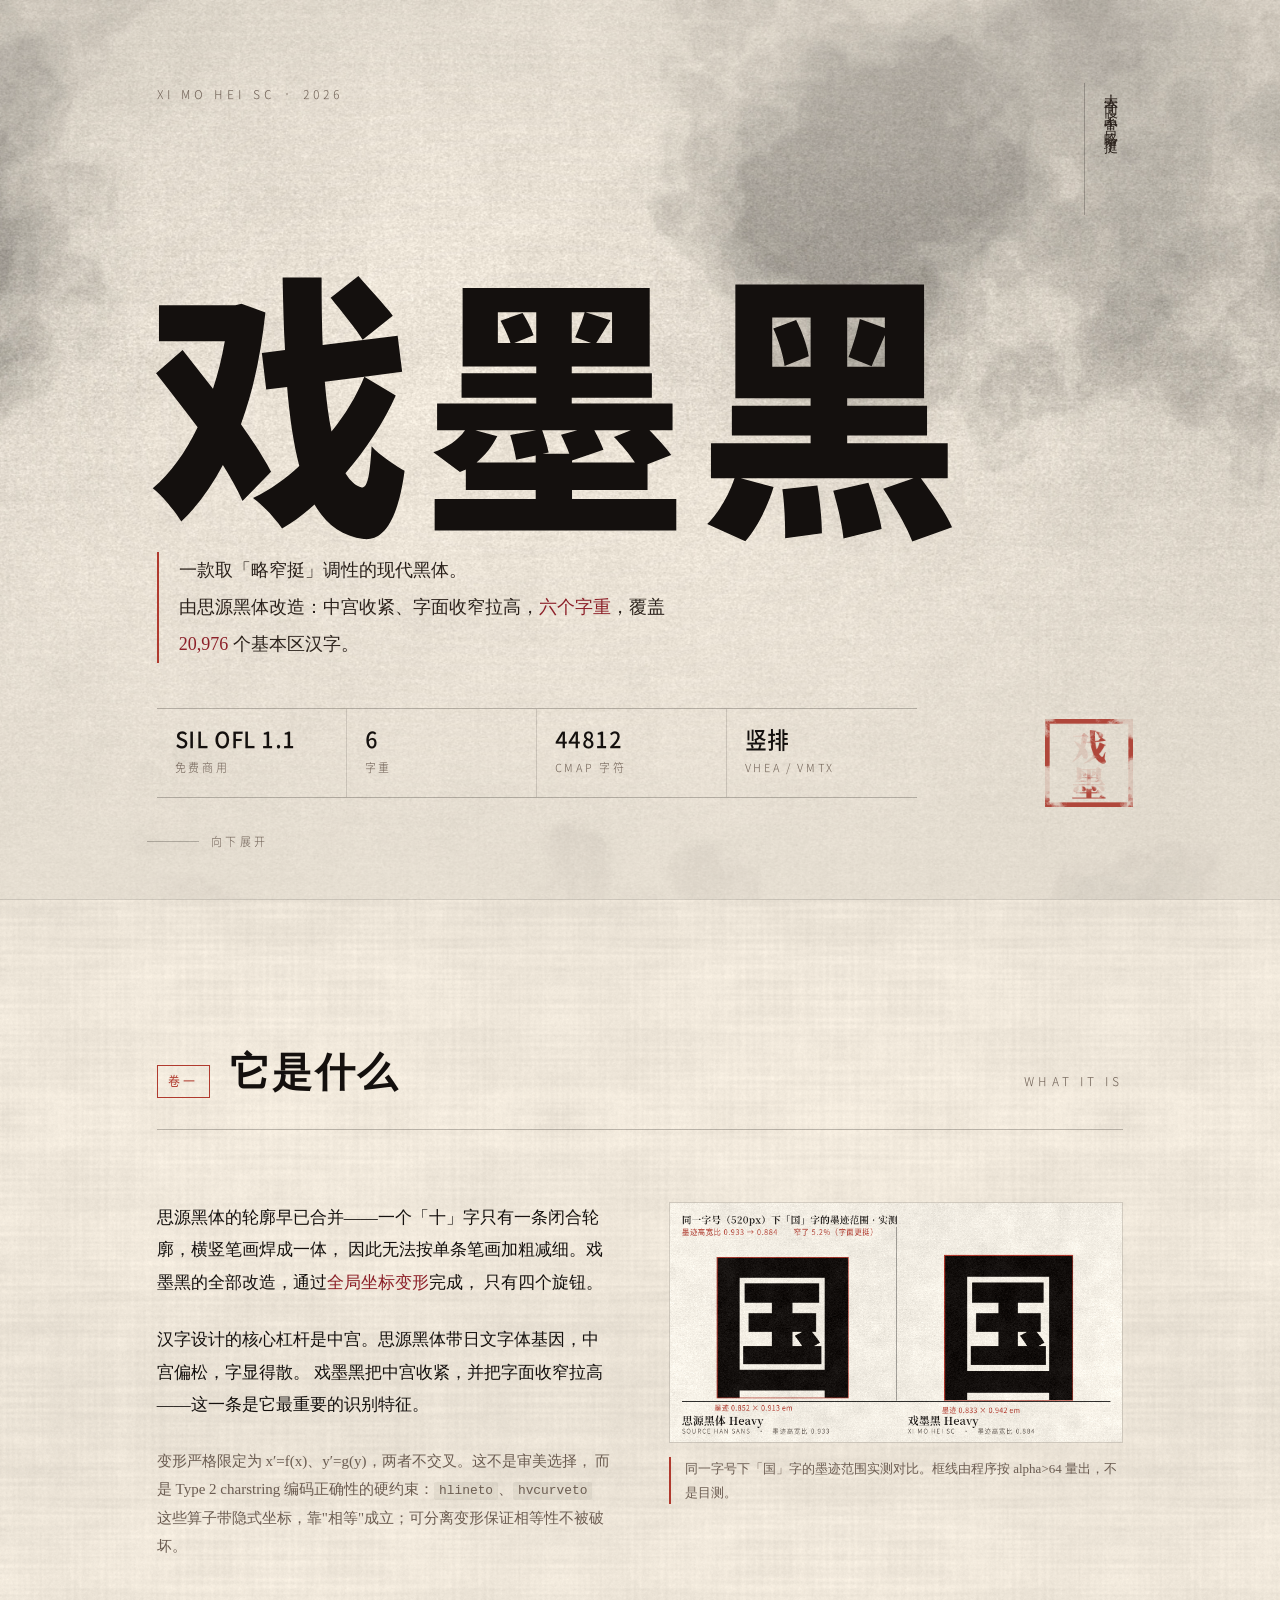
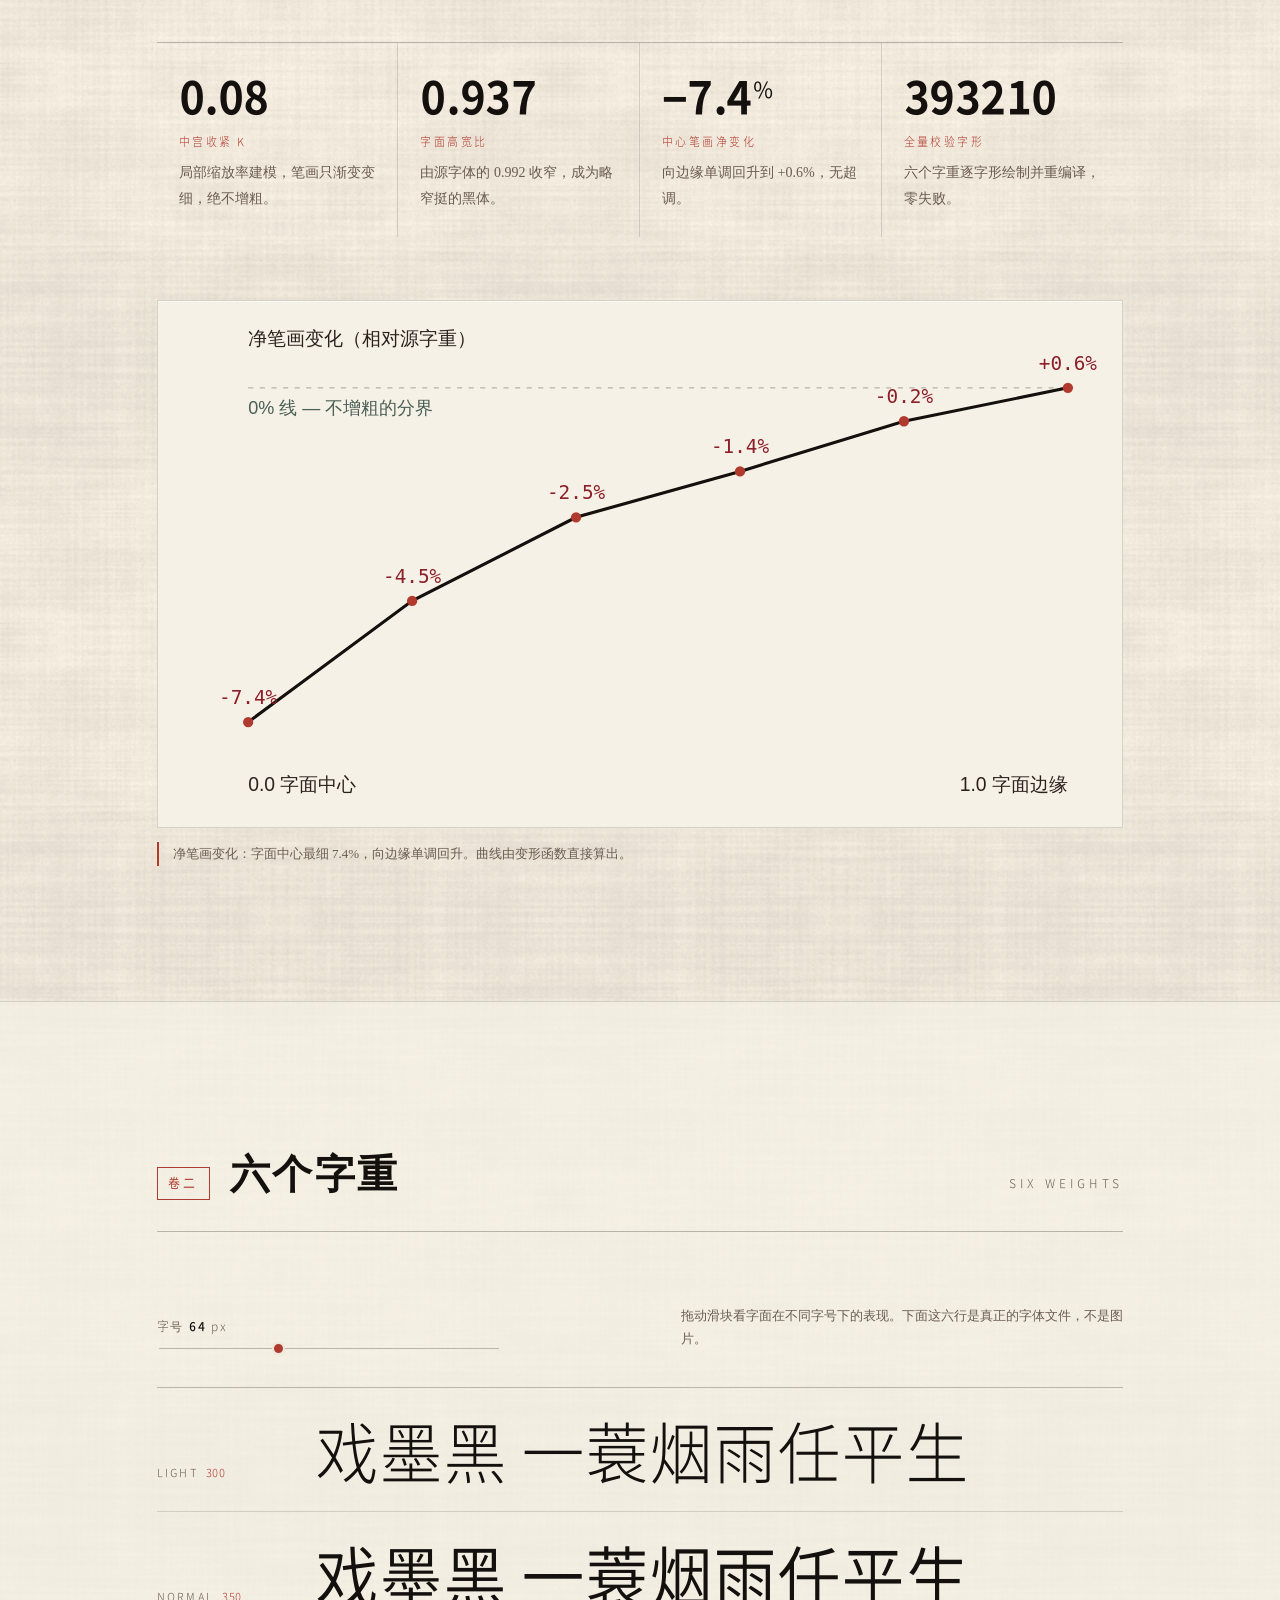
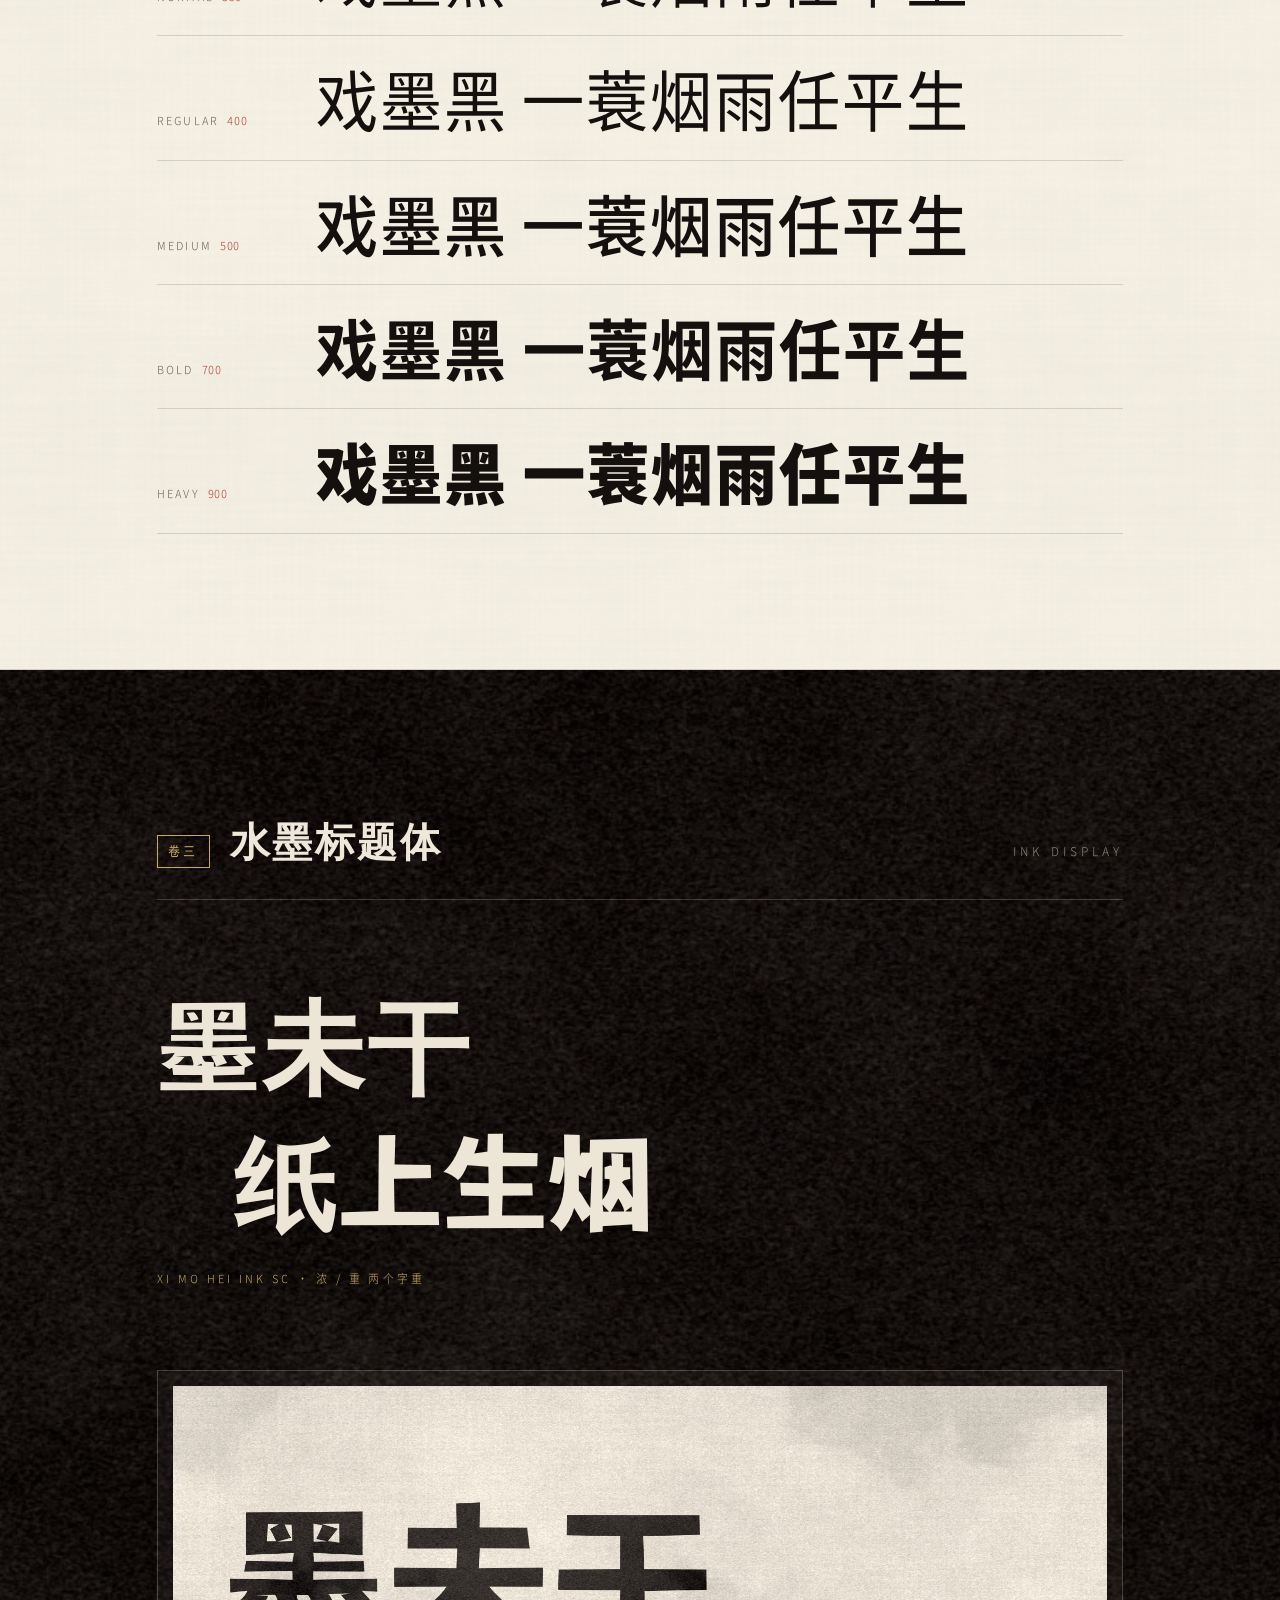
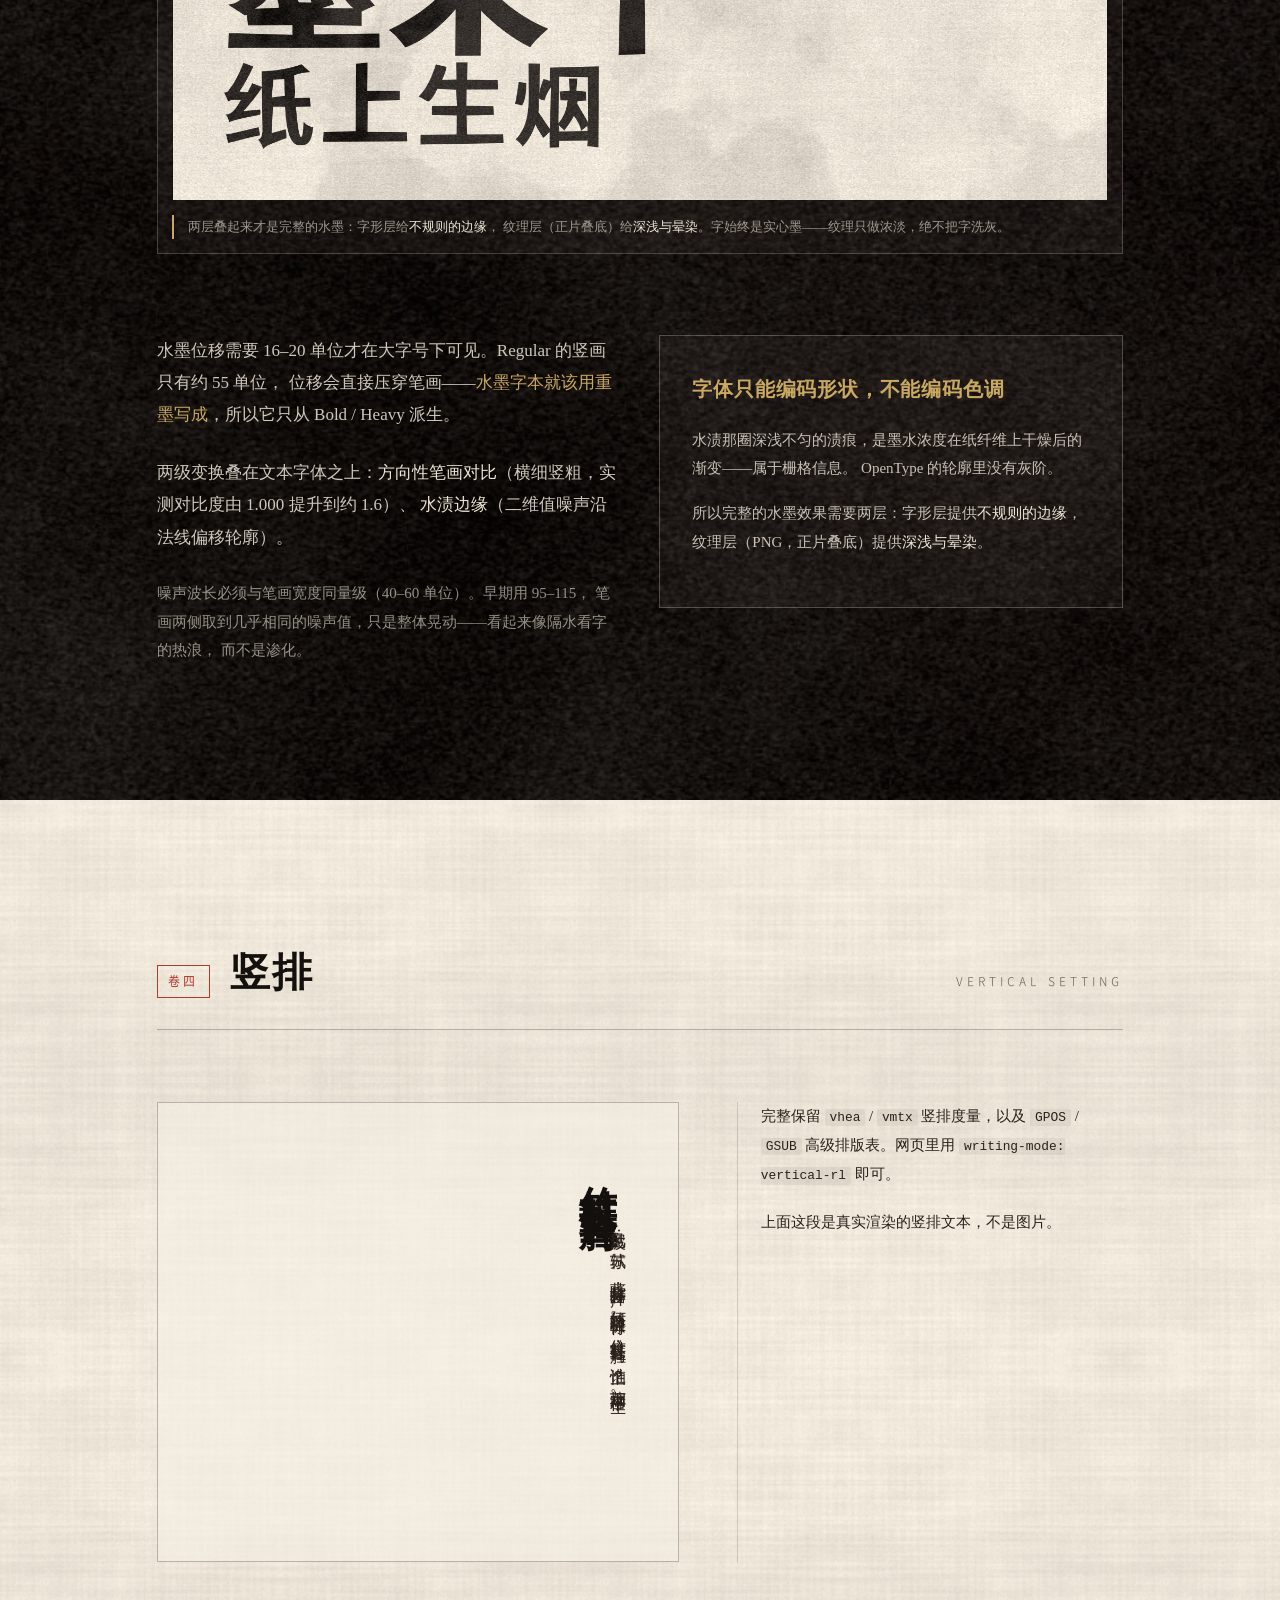
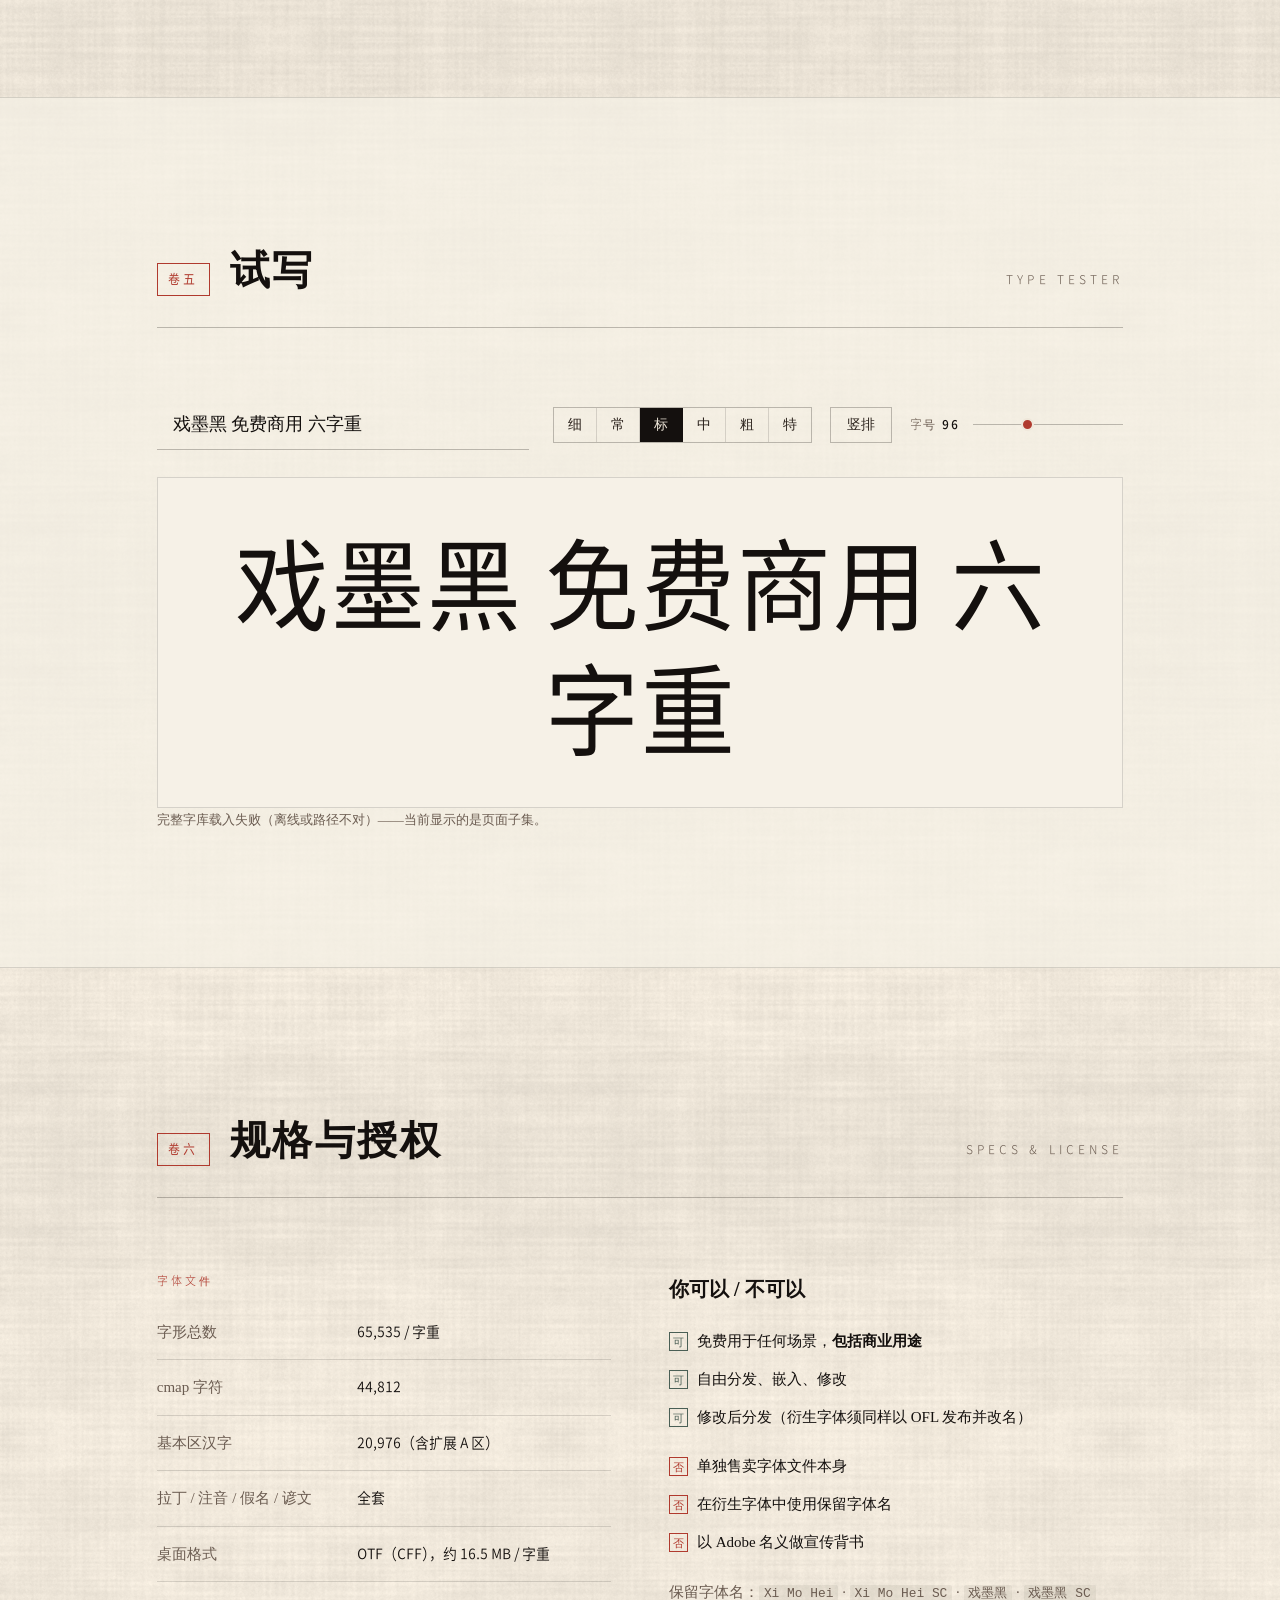
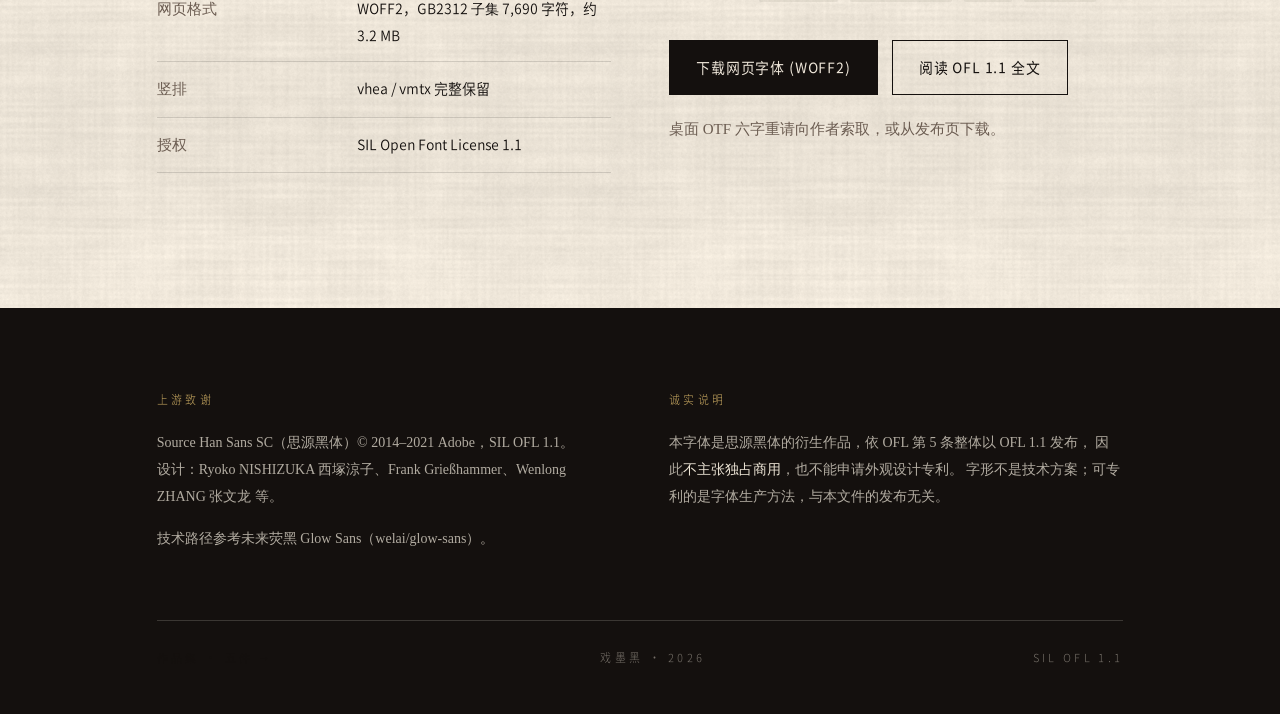
==== commit 0f138d7e: "新增作品集页：五件作品与下载入口（④ 不公开，原因写明）" ====
--- a/index.html
+++ b/index.html
@@ -299,7 +299,7 @@
       </div>
     </div>
     <div class="foot-line">
-      <span>XI MO HEI SC</span>
+      <span><a href="works/">作品集 · 五件 →</a></span>
       <span>戏墨黑 · 2026</span>
       <span>SIL OFL 1.1</span>
     </div>
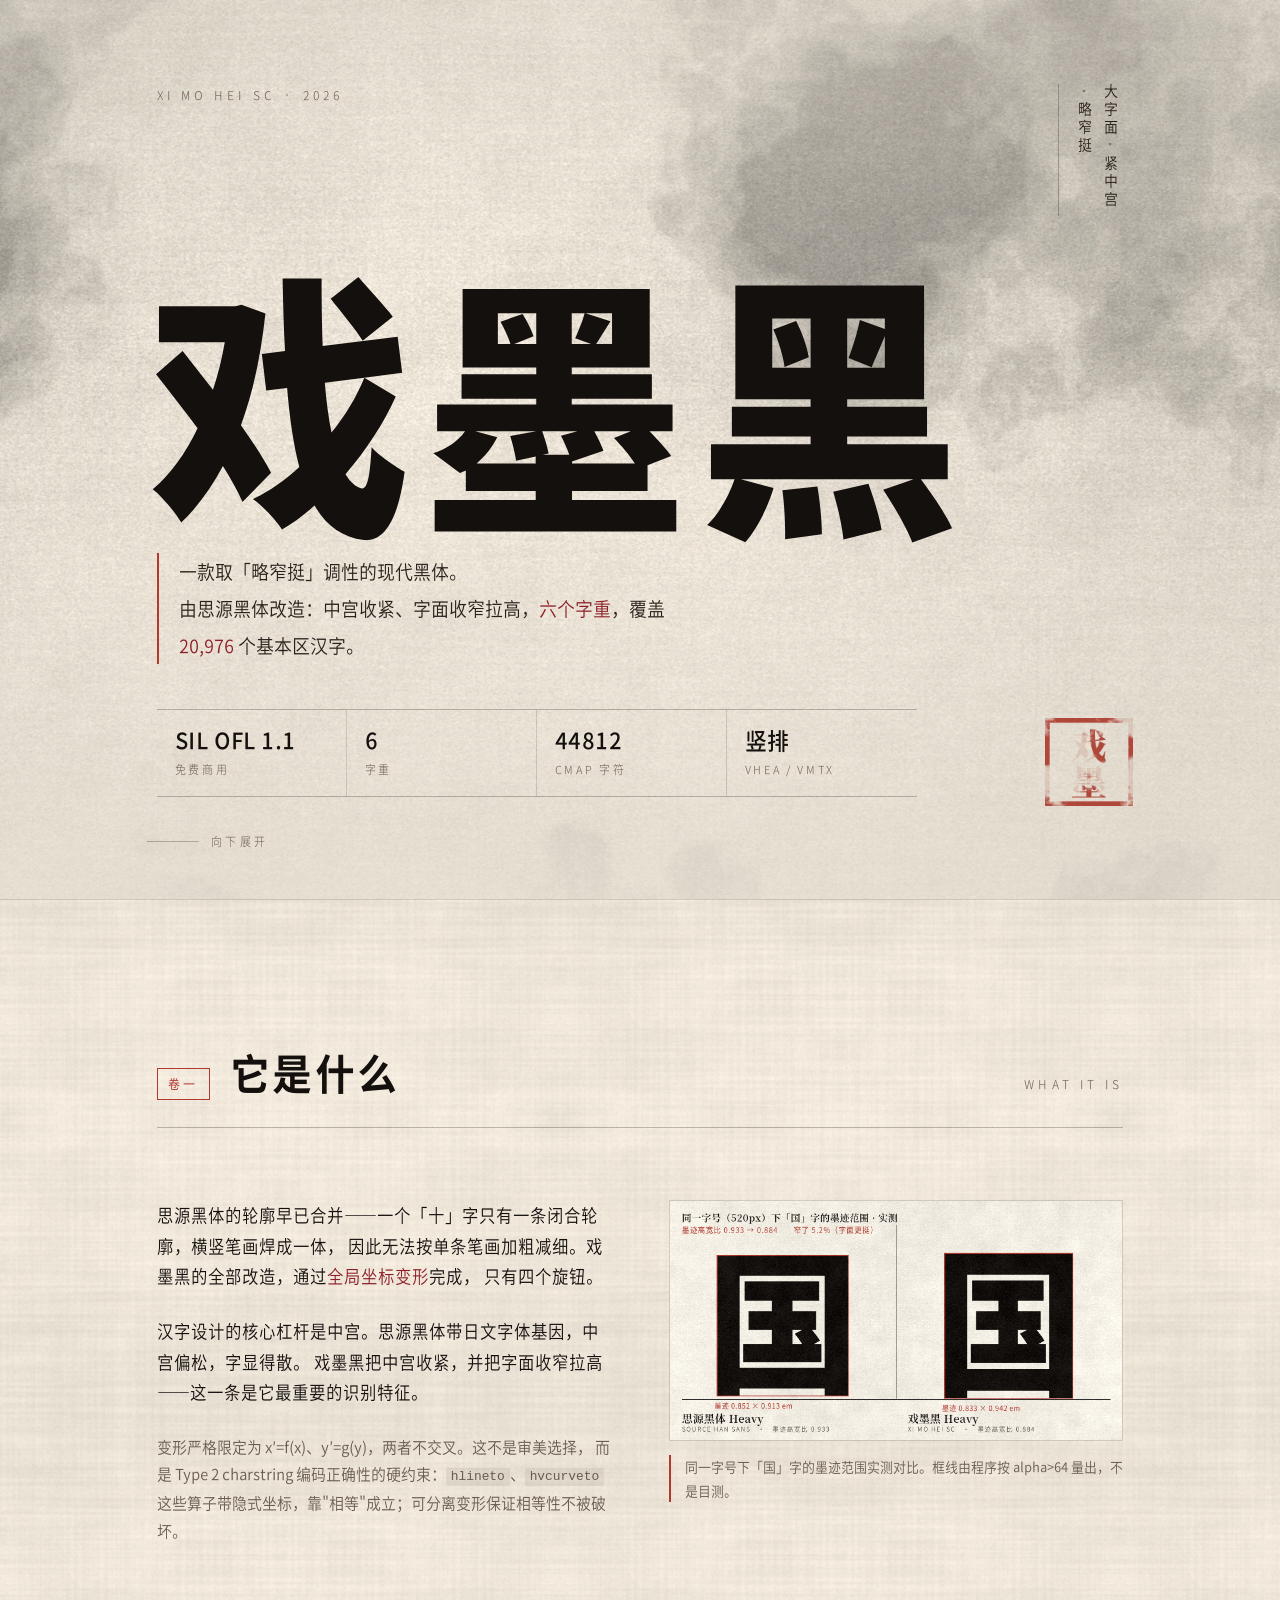
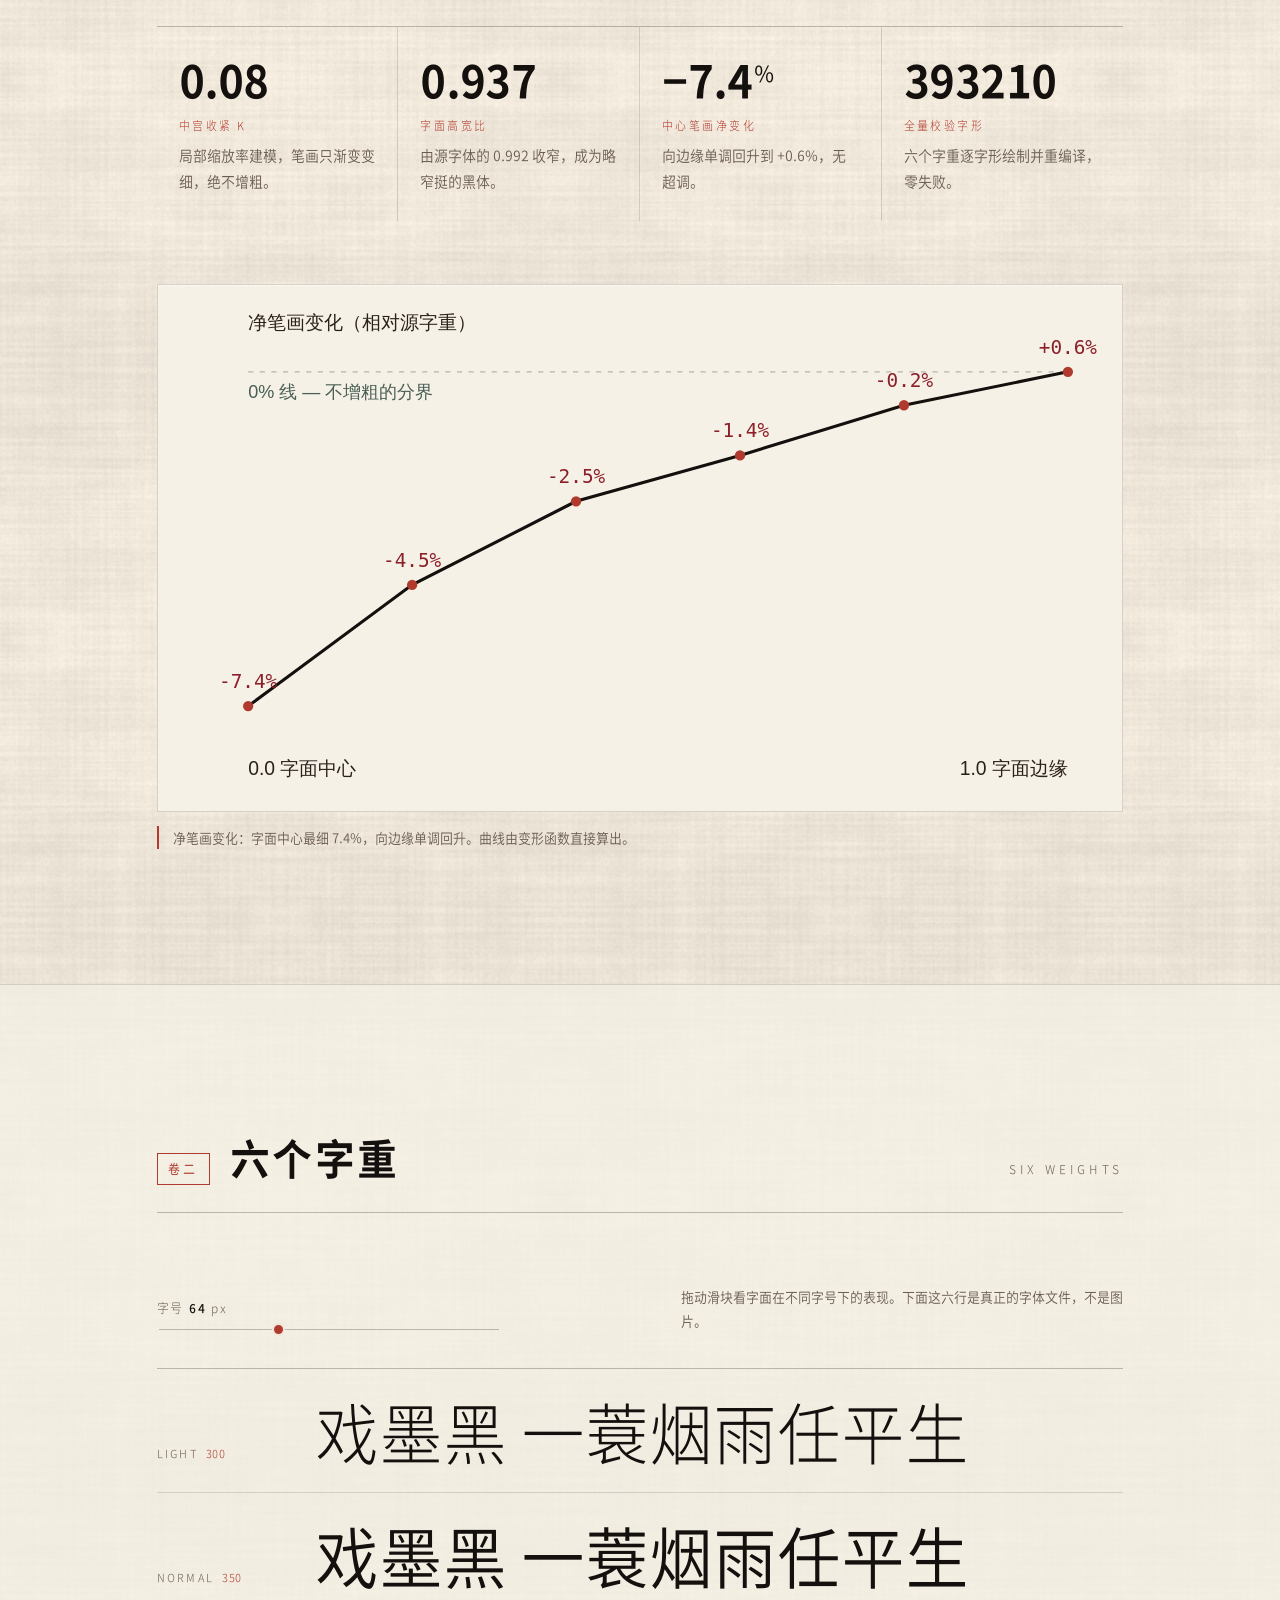
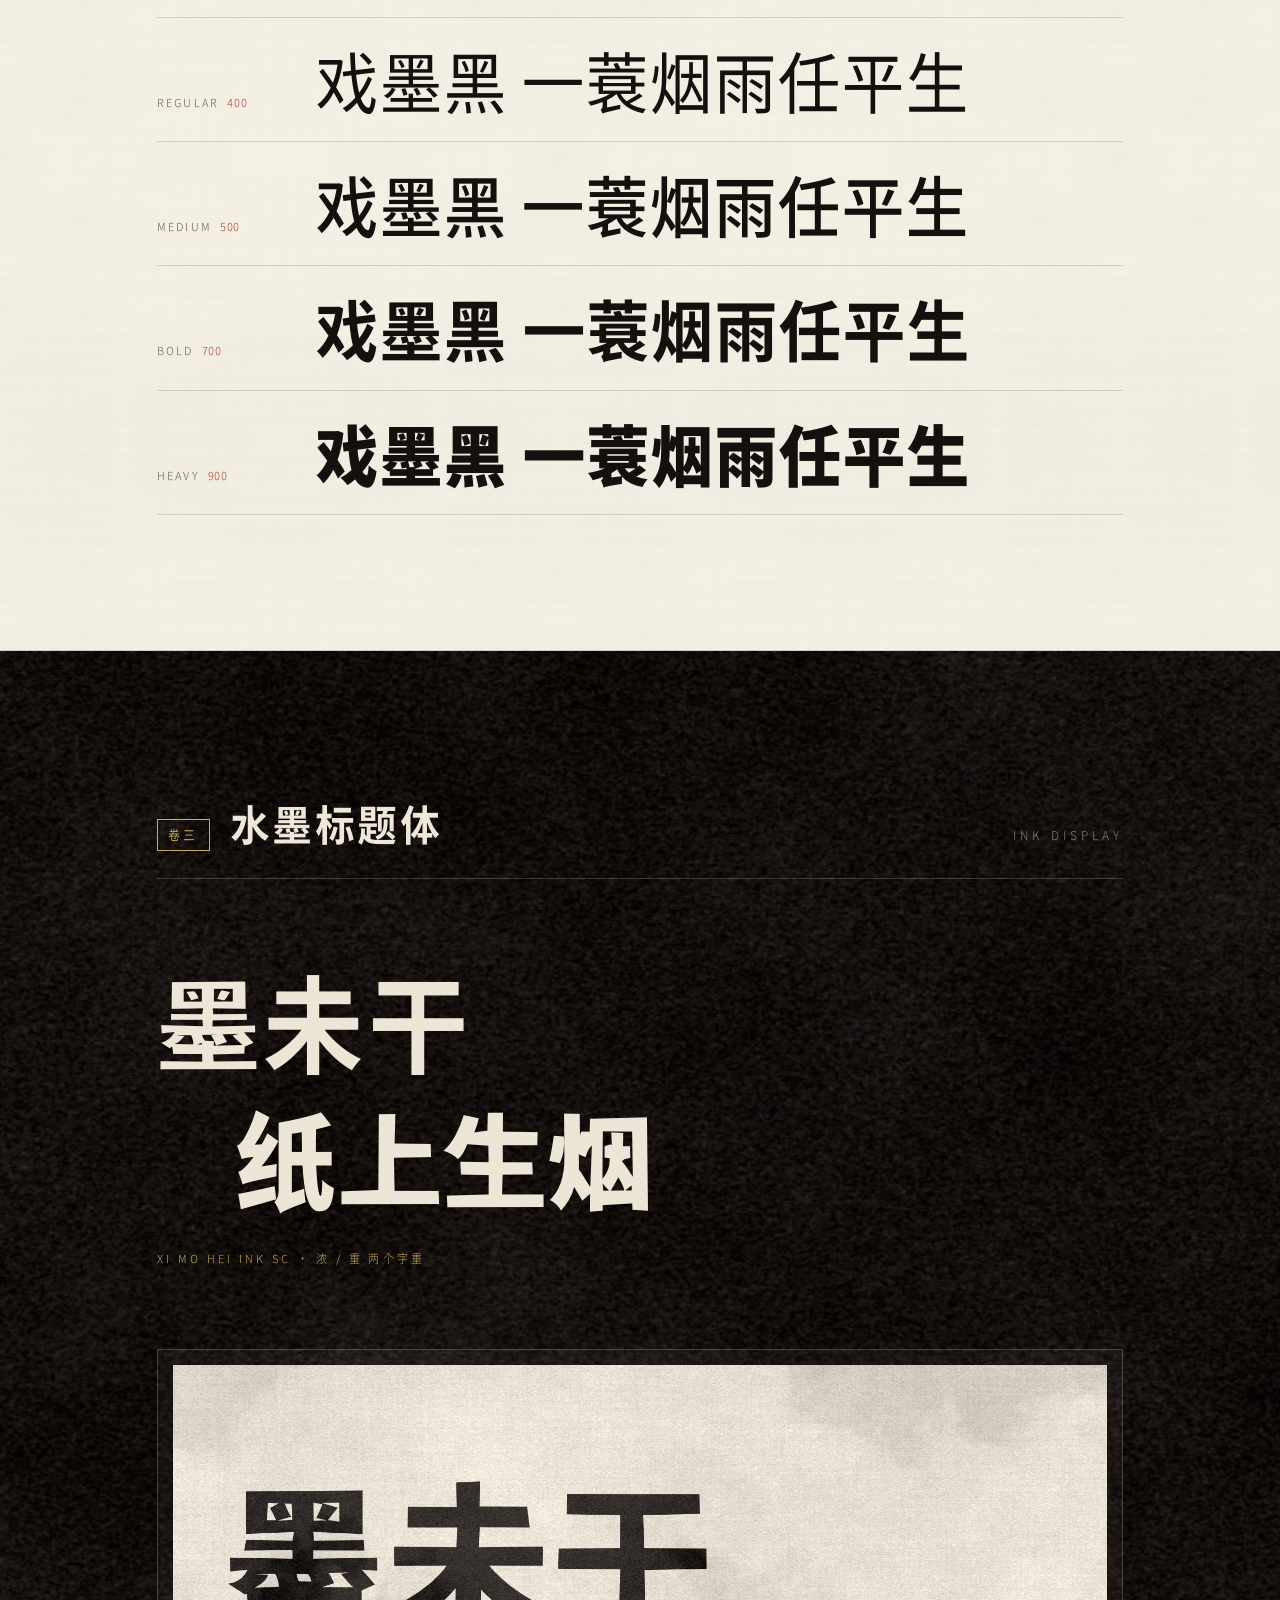
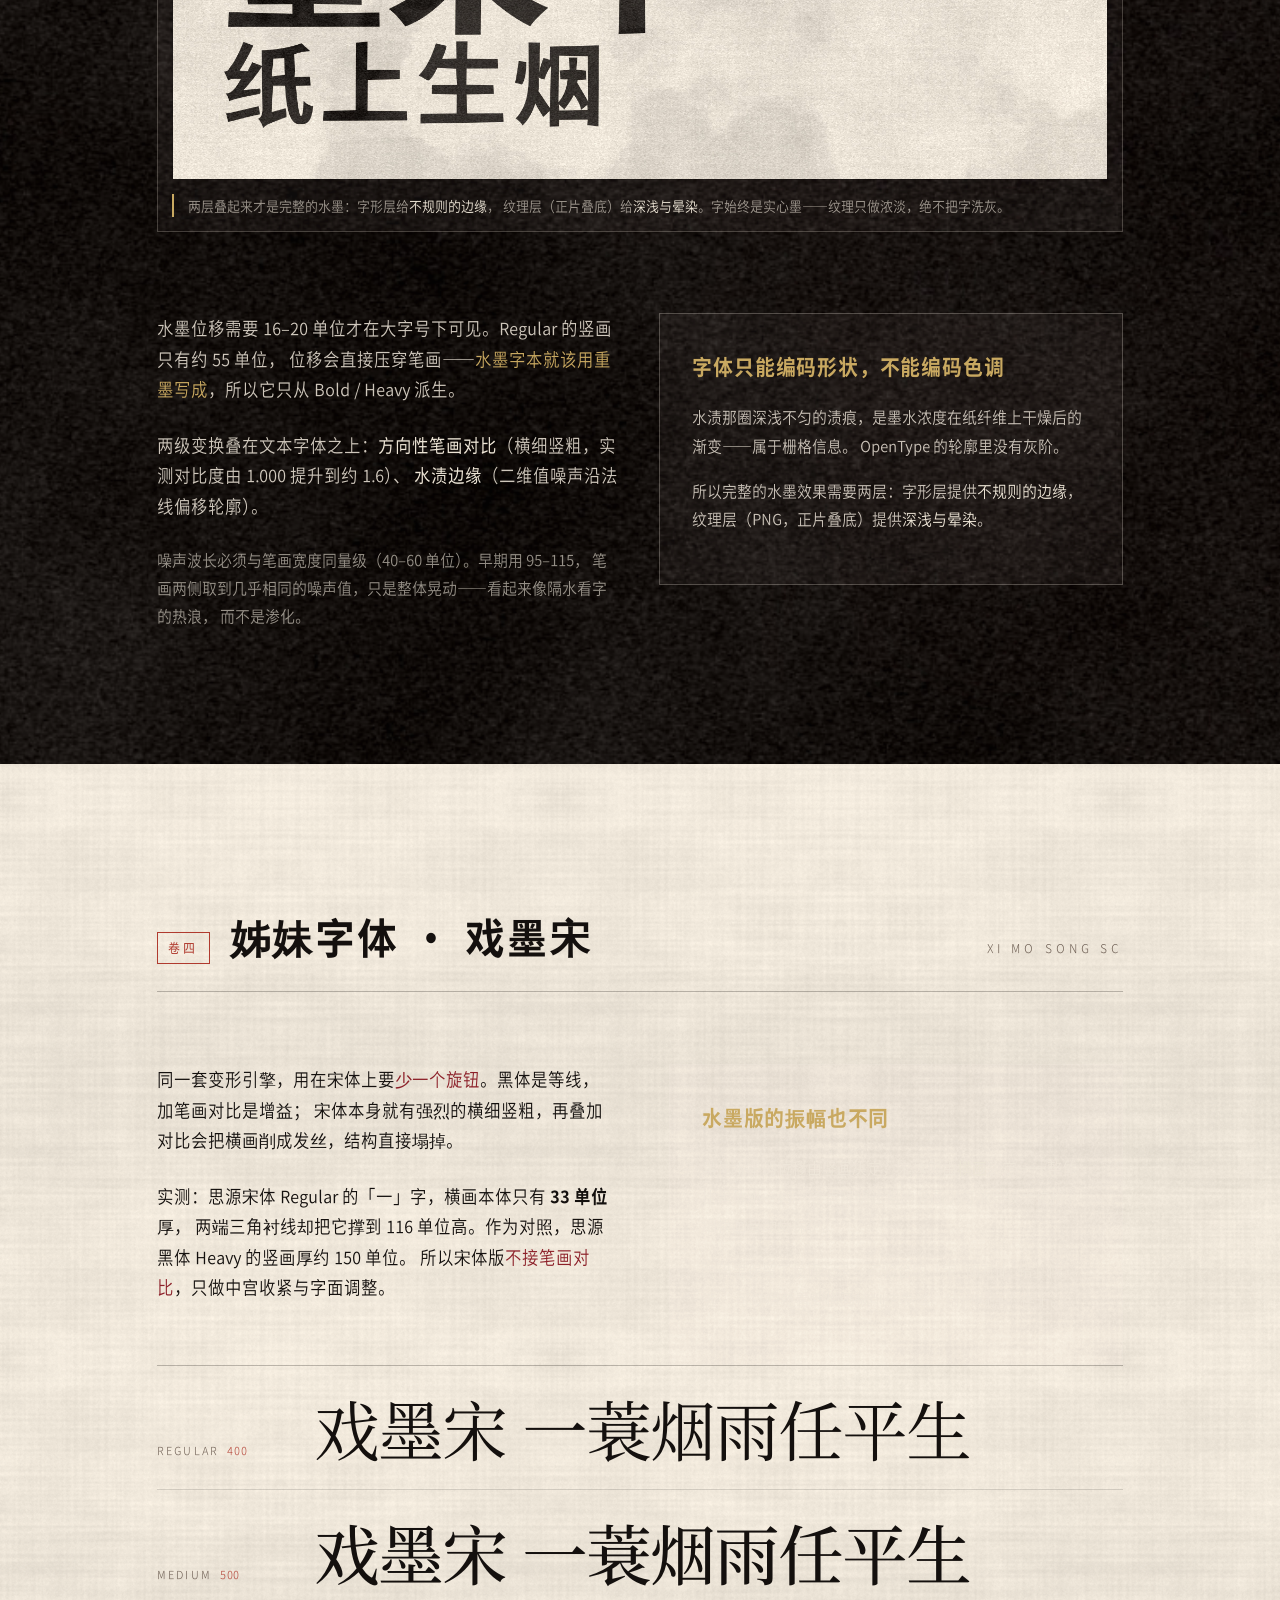
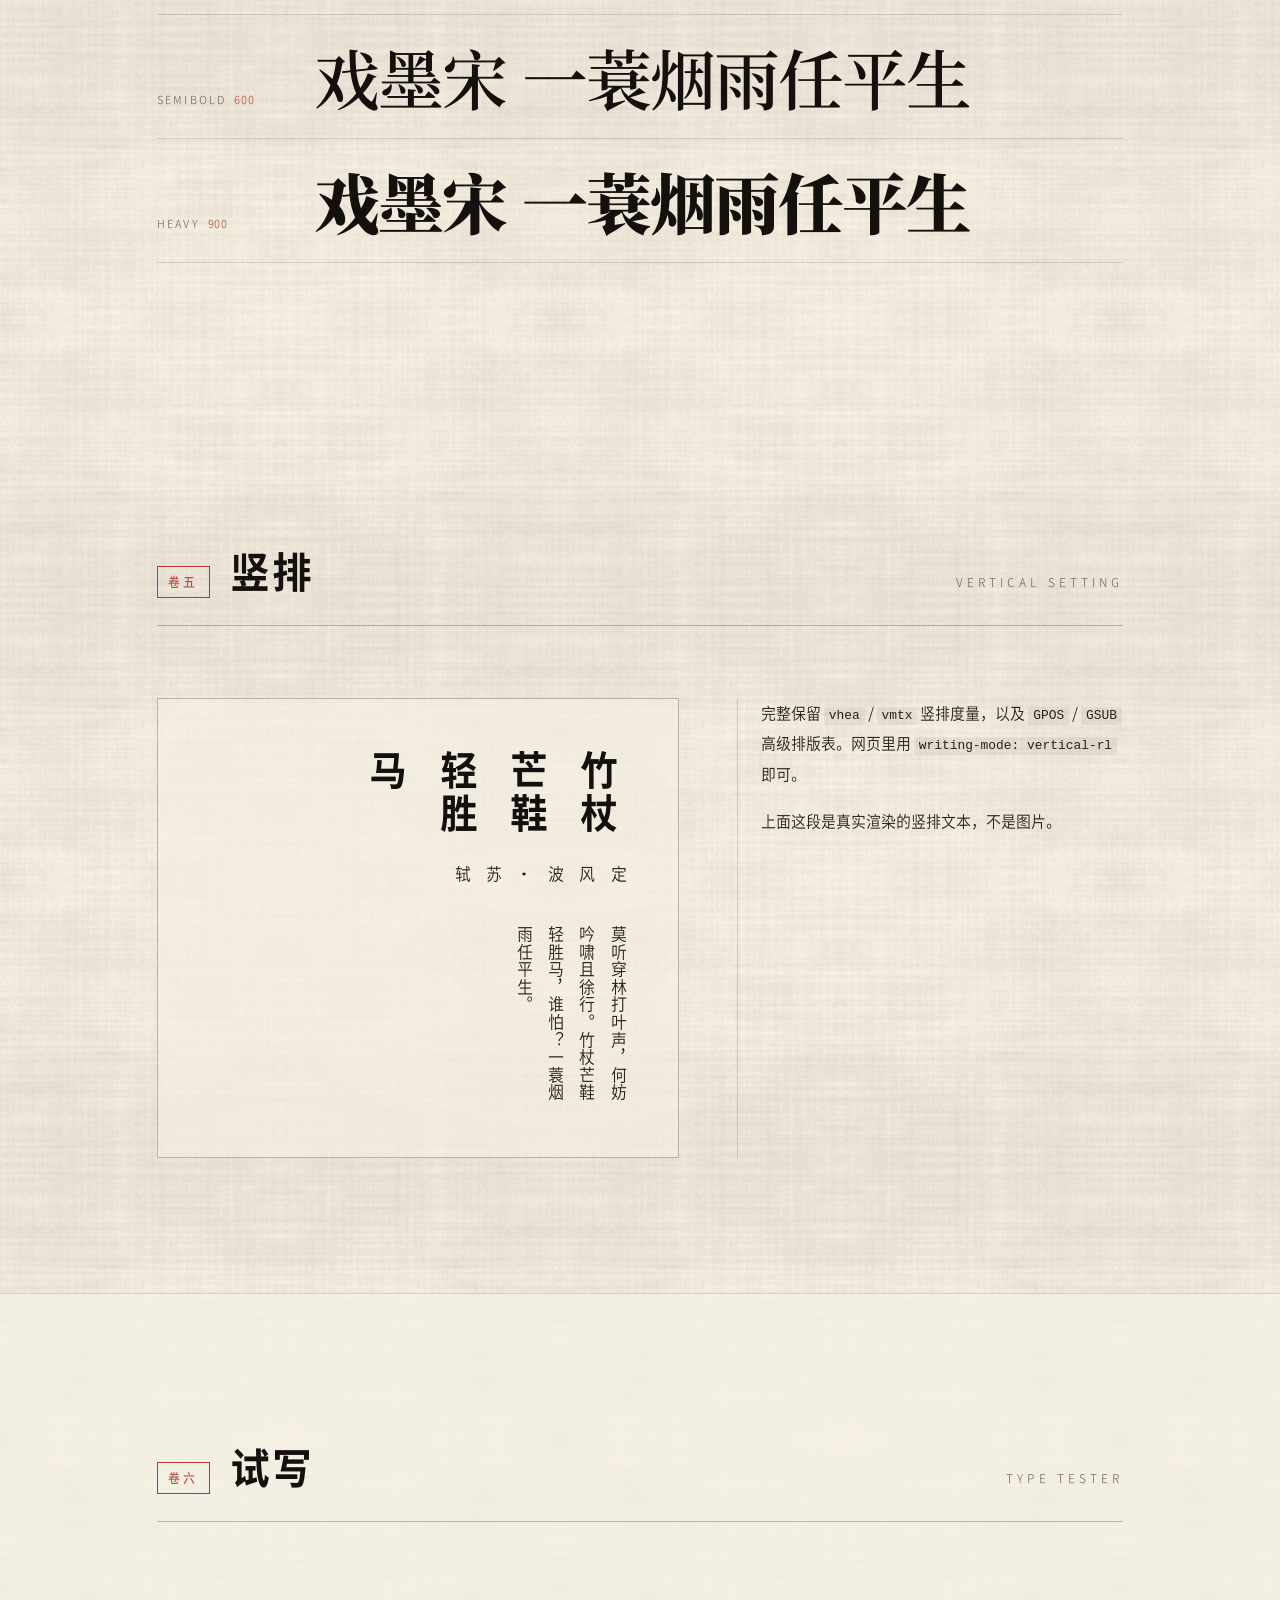
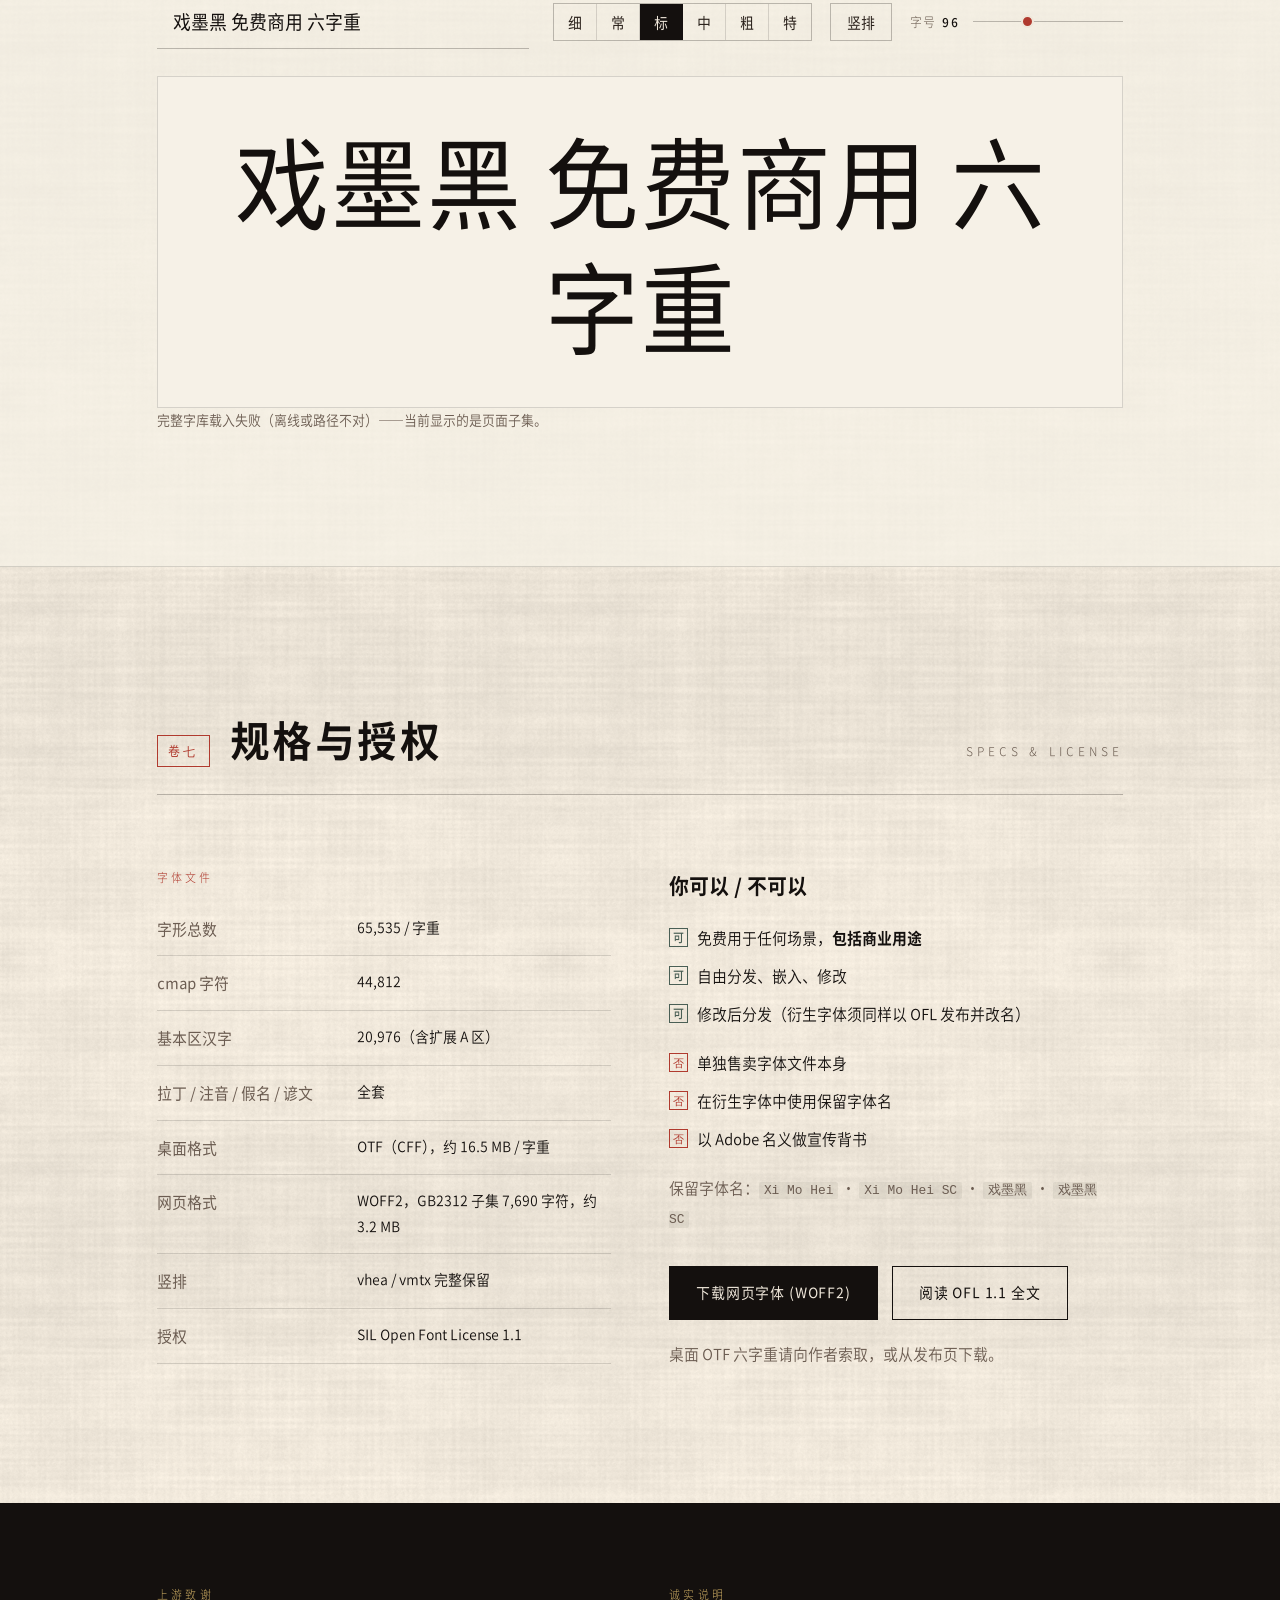
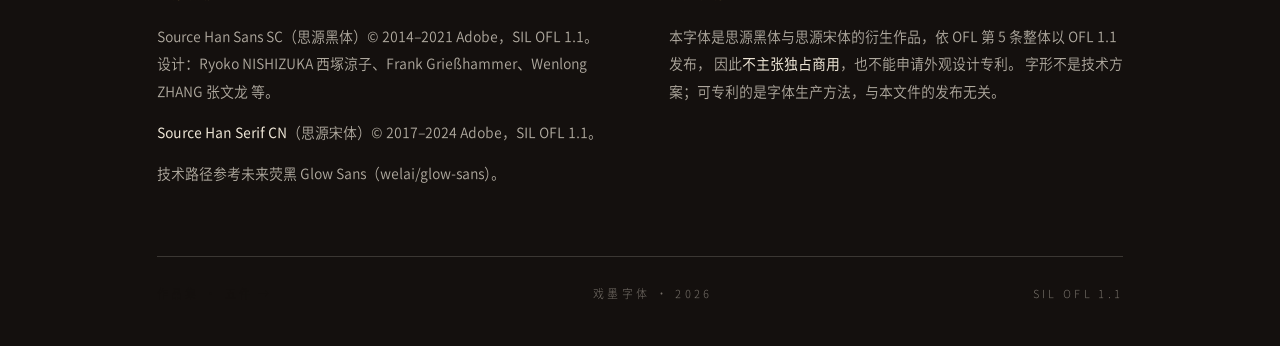
==== commit b9aae005: "新增姊妹字体：戏墨宋 SC（四字重 + 水墨两字重） 基于思源宋体 CN 改造，与戏墨黑共用同一套变形引擎，但**不接笔画对比**： 思源宋体 Regular 的「一」字横画本体仅 33 单位厚，两端" ====
--- a/index.html
+++ b/index.html
@@ -3,11 +3,12 @@
 <head>
 <meta charset="utf-8">
 <meta name="viewport" content="width=device-width, initial-scale=1">
-<title>戏墨黑 SC · 一款取「略窄挺」调性的现代黑体</title>
-<meta name="description" content="戏墨黑 SC —— 基于思源黑体改造的现代黑体，六字重，20976 个基本区汉字，支持竖排，SIL OFL 1.1 免费商用。">
+<title>戏墨字体 · 戏墨黑 SC 与 戏墨宋 SC</title>
+<meta name="description" content="戏墨字体 —— 戏墨黑 SC（六字重现代黑体）与戏墨宋 SC（四字重宋体），各含水墨标题体，支持竖排，SIL OFL 1.1 免费商用。">
 <link rel="stylesheet" href="style.css">
 <link rel="preload" href="fonts/ximohai-heavy.woff2" as="font" type="font/woff2" crossorigin>
 <link rel="preload" href="fonts/ximohai-regular.woff2" as="font" type="font/woff2" crossorigin>
+<link rel="preload" href="fonts/ximosong-regular.woff2" as="font" type="font/woff2" crossorigin>
 <link rel="icon" href="img/seal.png">
 </head>
 <body>
@@ -174,11 +175,48 @@
   </div>
 </section>
 
+<!-- ═══════════ 卷四 · 姊妹字体 戏墨宋 ═══════════ -->
+<section class="sec" id="song">
+  <div class="wrap">
+    <div class="sec-head">
+      <span class="vol">卷四</span>
+      <h2>姊妹字体 · 戏墨宋</h2>
+      <span class="en">XI MO SONG SC</span>
+    </div>
+
+    <div class="two">
+      <div class="col prose">
+        <p>同一套变形引擎，用在宋体上要<em>少一个旋钮</em>。黑体是等线，加笔画对比是增益；
+          宋体本身就有强烈的横细竖粗，再叠加对比会把横画削成发丝，结构直接塌掉。</p>
+        <p>实测：思源宋体 Regular 的「一」字，横画本体只有 <b>33 单位</b> 厚，
+          两端三角衬线却把它撑到 116 单位高。作为对照，思源黑体 Heavy 的竖画厚约 150 单位。
+          所以宋体版<em>不接笔画对比</em>，只做中宫收紧与字面调整。</p>
+      </div>
+      <div class="col">
+        <div class="note-card">
+          <h3>水墨版的振幅也不同</h3>
+          <p>黑体水墨的位移由竖画决定，宋体则由<em>横画</em>决定——整体比黑体小一档。
+            逐点限幅让粗的竖画仍可承受较大位移，细横画自动受保护。</p>
+          <p class="quiet">源码里保留了反面记录：实验台的「宋_加对比_错」候选，
+            可以清楚看到横画被削成发丝、结构塌掉的样子。</p>
+        </div>
+      </div>
+    </div>
+
+    <div class="weights song-weights">
+      <div class="wrow" data-w="400"><span class="wlab">Regular<i>400</i></span><p style="font-weight:400">戏墨宋 一蓑烟雨任平生</p></div>
+      <div class="wrow" data-w="500"><span class="wlab">Medium<i>500</i></span><p style="font-weight:500">戏墨宋 一蓑烟雨任平生</p></div>
+      <div class="wrow" data-w="600"><span class="wlab">SemiBold<i>600</i></span><p style="font-weight:600">戏墨宋 一蓑烟雨任平生</p></div>
+      <div class="wrow" data-w="900"><span class="wlab">Heavy<i>900</i></span><p style="font-weight:900">戏墨宋 一蓑烟雨任平生</p></div>
+    </div>
+  </div>
+</section>
+
 <!-- ═══════════ 卷四 · 竖排 ═══════════ -->
 <section class="sec" id="vertical">
   <div class="wrap">
     <div class="sec-head">
-      <span class="vol">卷四</span>
+      <span class="vol">卷五</span>
       <h2>竖排</h2>
       <span class="en">VERTICAL SETTING</span>
     </div>
@@ -202,7 +240,7 @@
 <section class="sec sec-alt" id="try">
   <div class="wrap">
     <div class="sec-head">
-      <span class="vol">卷五</span>
+      <span class="vol">卷六</span>
       <h2>试写</h2>
       <span class="en">TYPE TESTER</span>
     </div>
@@ -231,7 +269,7 @@
 <section class="sec" id="spec">
   <div class="wrap">
     <div class="sec-head">
-      <span class="vol">卷六</span>
+      <span class="vol">卷七</span>
       <h2>规格与授权</h2>
       <span class="en">SPECS &amp; LICENSE</span>
     </div>
@@ -289,18 +327,19 @@
         <h4>上游致谢</h4>
         <p>Source Han Sans SC（思源黑体）© 2014–2021 Adobe，SIL OFL 1.1。<br>
           设计：Ryoko NISHIZUKA 西塚涼子、Frank Grießhammer、Wenlong ZHANG 张文龙 等。</p>
+        <p><b>Source Han Serif CN</b>（思源宋体）© 2017–2024 Adobe，SIL OFL 1.1。</p>
         <p>技术路径参考未来荧黑 Glow Sans（welai/glow-sans）。</p>
       </div>
       <div>
         <h4>诚实说明</h4>
-        <p>本字体是思源黑体的衍生作品，依 OFL 第 5 条整体以 OFL 1.1 发布，
+        <p>本字体是思源黑体与思源宋体的衍生作品，依 OFL 第 5 条整体以 OFL 1.1 发布，
           因此<b>不主张独占商用</b>，也不能申请外观设计专利。
           字形不是技术方案；可专利的是字体生产方法，与本文件的发布无关。</p>
       </div>
     </div>
     <div class="foot-line">
       <span><a href="works/">作品集 · 五件 →</a></span>
-      <span>戏墨黑 · 2026</span>
+      <span>戏墨字体 · 2026</span>
       <span>SIL OFL 1.1</span>
     </div>
   </div>
--- a/style.css
+++ b/style.css
@@ -13,13 +13,22 @@
 @font-face{font-family:'Xi Mo Hei SC';src:url('fonts/ximohai-heavy.woff2') format('woff2');font-weight:900;font-display:swap}
 @font-face{font-family:'Xi Mo Ink SC';src:url('fonts/ximoink-bold.woff2') format('woff2');font-weight:700;font-display:swap}
 @font-face{font-family:'Xi Mo Ink SC';src:url('fonts/ximoink-heavy.woff2') format('woff2');font-weight:900;font-display:swap}
+@font-face{font-family:'Xi Mo Song SC';src:url('fonts/ximosong-regular.woff2') format('woff2');font-weight:400;font-display:swap}
+@font-face{font-family:'Xi Mo Song SC';src:url('fonts/ximosong-medium.woff2') format('woff2');font-weight:500;font-display:swap}
+@font-face{font-family:'Xi Mo Song SC';src:url('fonts/ximosong-semibold.woff2') format('woff2');font-weight:600;font-display:swap}
+@font-face{font-family:'Xi Mo Song SC';src:url('fonts/ximosong-heavy.woff2') format('woff2');font-weight:900;font-display:swap}
+@font-face{font-family:'Xi Mo Ink Song SC';src:url('fonts/ximosongink-semibold.woff2') format('woff2');font-weight:600;font-display:swap}
+@font-face{font-family:'Xi Mo Ink Song SC';src:url('fonts/ximosongink-heavy.woff2') format('woff2');font-weight:900;font-display:swap}
 
 :root{
   --paper:#EFE7DA; --paper2:#F6F1E7; --ink:#14100E; --ink2:#2A211B; --ink3:#6B5C51;
   --red:#B03A2E; --red-d:#8C1F28; --gold:#C9A961; --green:#4A5F55;
   --line:rgba(20,16,14,.14); --line2:rgba(20,16,14,.26);
   --hei:'Xi Mo Hei SC',-apple-system,'PingFang SC','Microsoft YaHei',sans-serif;
-  --song:'Songti SC','Source Han Serif SC','Noto Serif SC',STSong,SimSun,serif;
+  --song:'Xi Mo Hei SC',-apple-system,'PingFang SC','Microsoft YaHei',sans-serif;
+  --serif:'Songti SC','Source Han Serif SC','Noto Serif SC',STSong,SimSun,serif;
+  --xsong:'Xi Mo Song SC',var(--serif);
+  --xink:'Xi Mo Ink Song SC',var(--serif);
   --max:1120px;
 }
 
@@ -27,7 +36,7 @@
 html{scroll-behavior:smooth}
 body{
   margin:0;color:var(--ink);background:var(--paper);
-  font-family:var(--song);font-size:17px;line-height:1.9;
+  font-family:var(--song);font-weight:350;font-size:16.5px;line-height:1.85;
   -webkit-font-smoothing:antialiased;
   background-image:url('img/paper-tile.png');background-size:560px 560px;
 }
@@ -140,7 +149,8 @@
 .wlab{font-family:var(--hei);font-weight:300;font-size:11px;letter-spacing:.2em;
   color:var(--ink3);width:110px;flex:0 0 110px;text-transform:uppercase}
 .wlab i{font-style:normal;color:var(--red);margin-left:8px;letter-spacing:.06em}
-.wrow p{font-family:var(--hei);margin:0;font-size:64px;line-height:1.24;white-space:nowrap;
+.wrow p{font-family:var(--hei);
+margin:0;font-size:64px;line-height:1.24;white-space:nowrap;
   overflow:hidden;text-overflow:ellipsis}
 
 /* ── 水墨（深底） ─────────────────────────────────────────── */
@@ -266,3 +276,7 @@
   html{scroll-behavior:auto}
   .scroll-hint i::after{animation:none}
 }
+
+/* ── 戏墨宋：字重展示与水墨演示 ─────────────────────────── */
+.song-weights .wrow p{font-family:var(--xsong)}
+.song-ink p{font-family:var(--xink);font-weight:600}
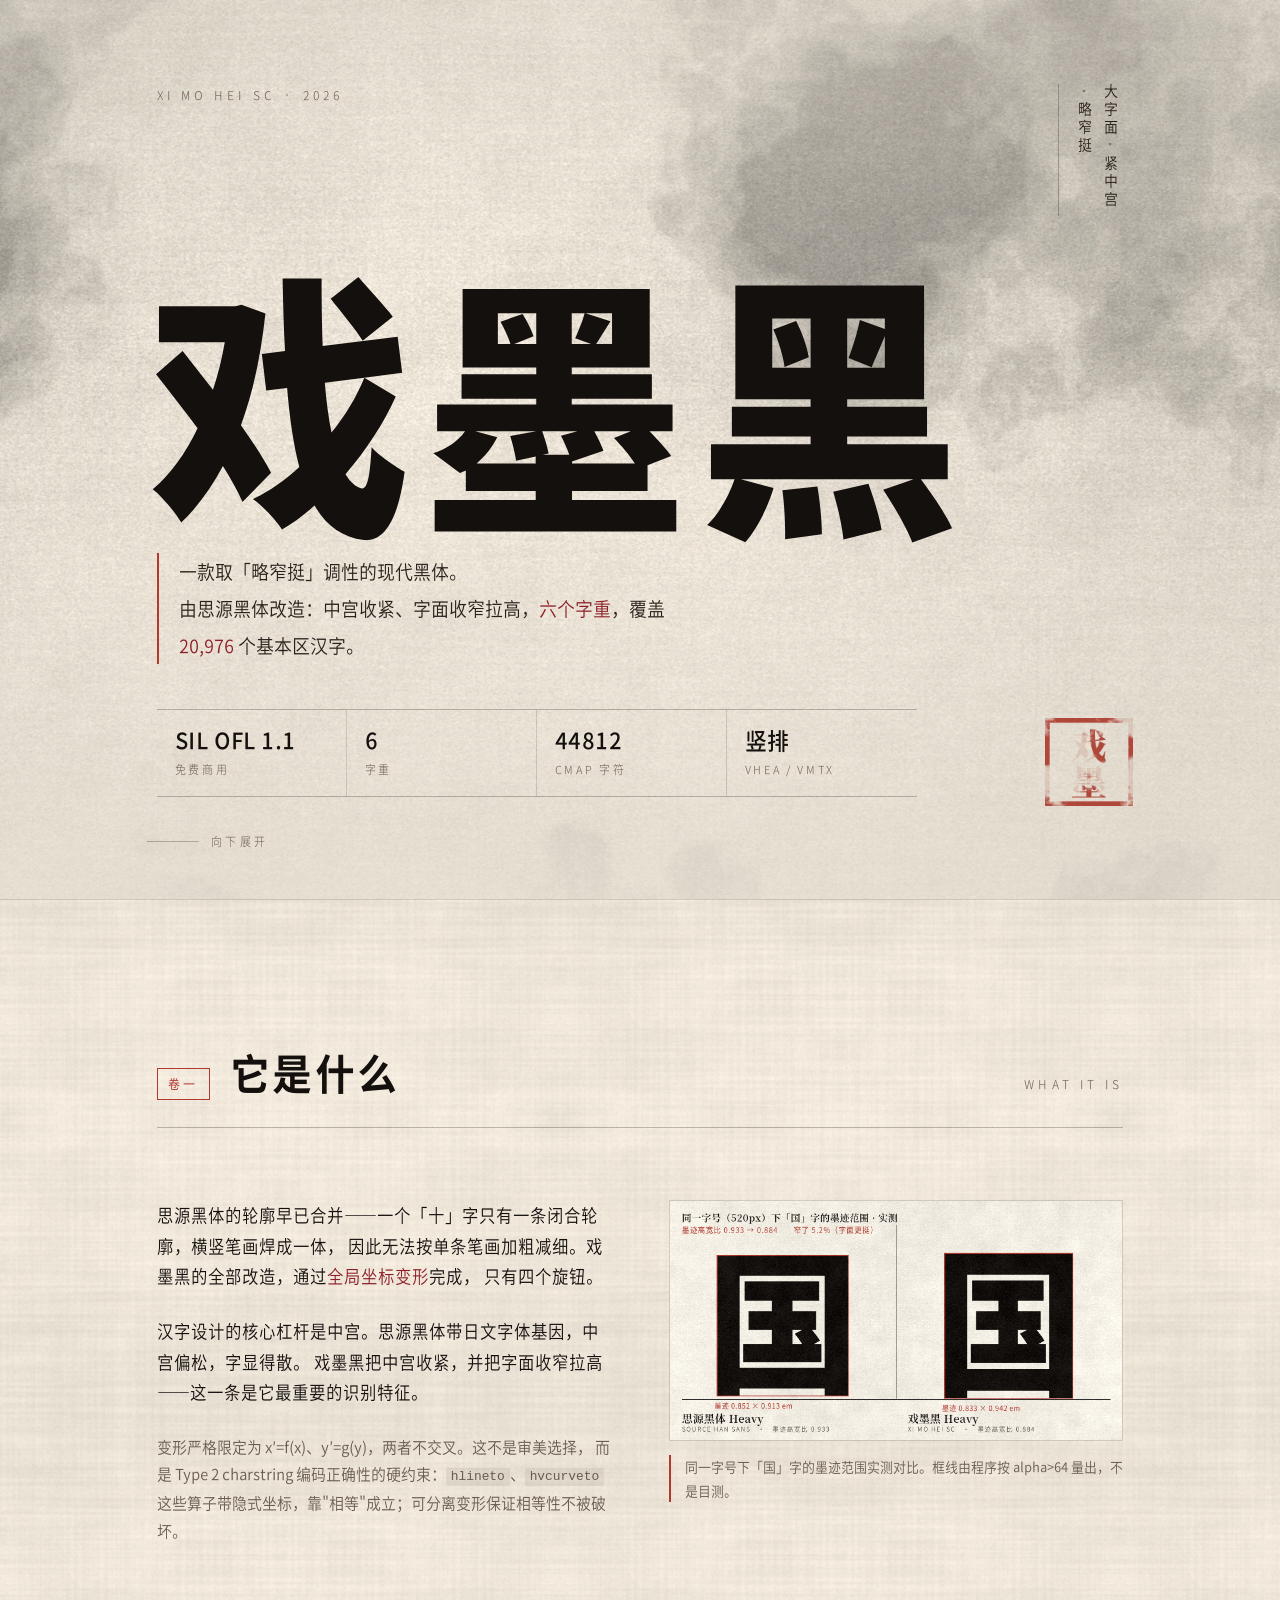
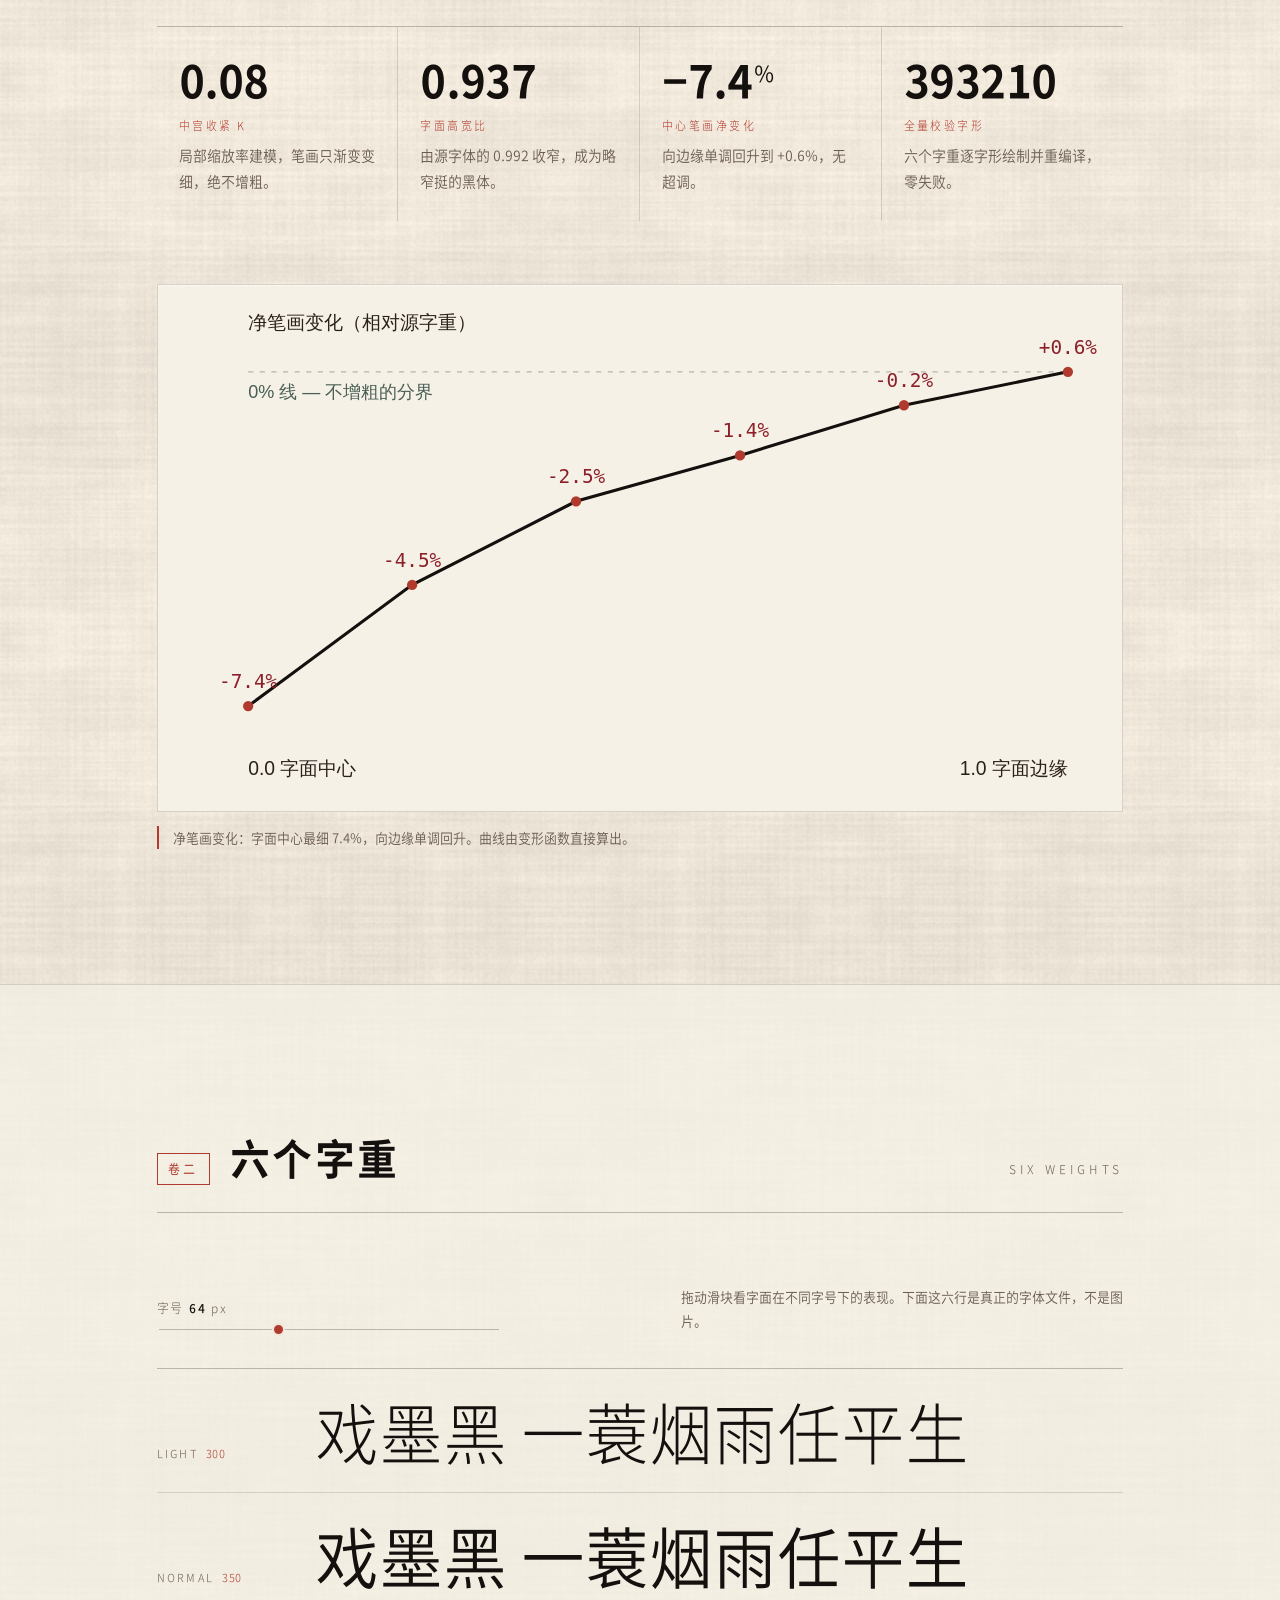
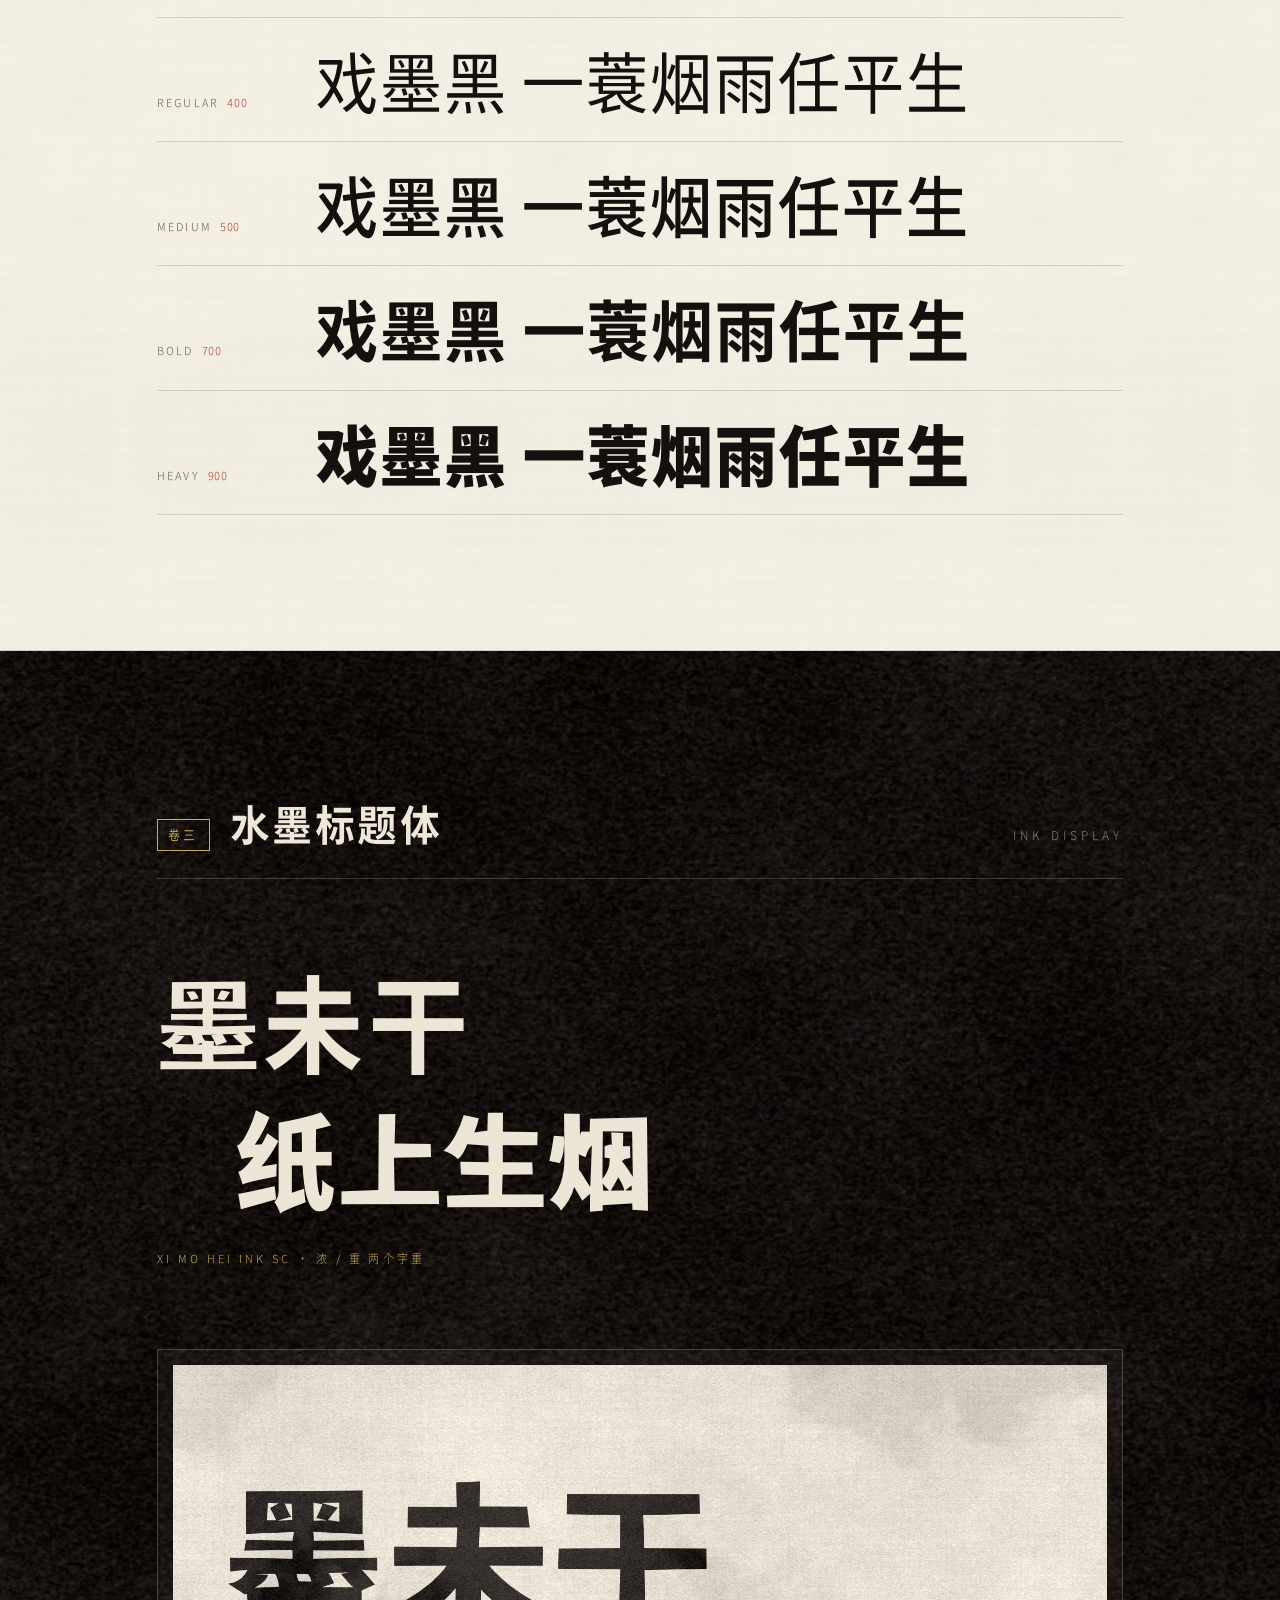
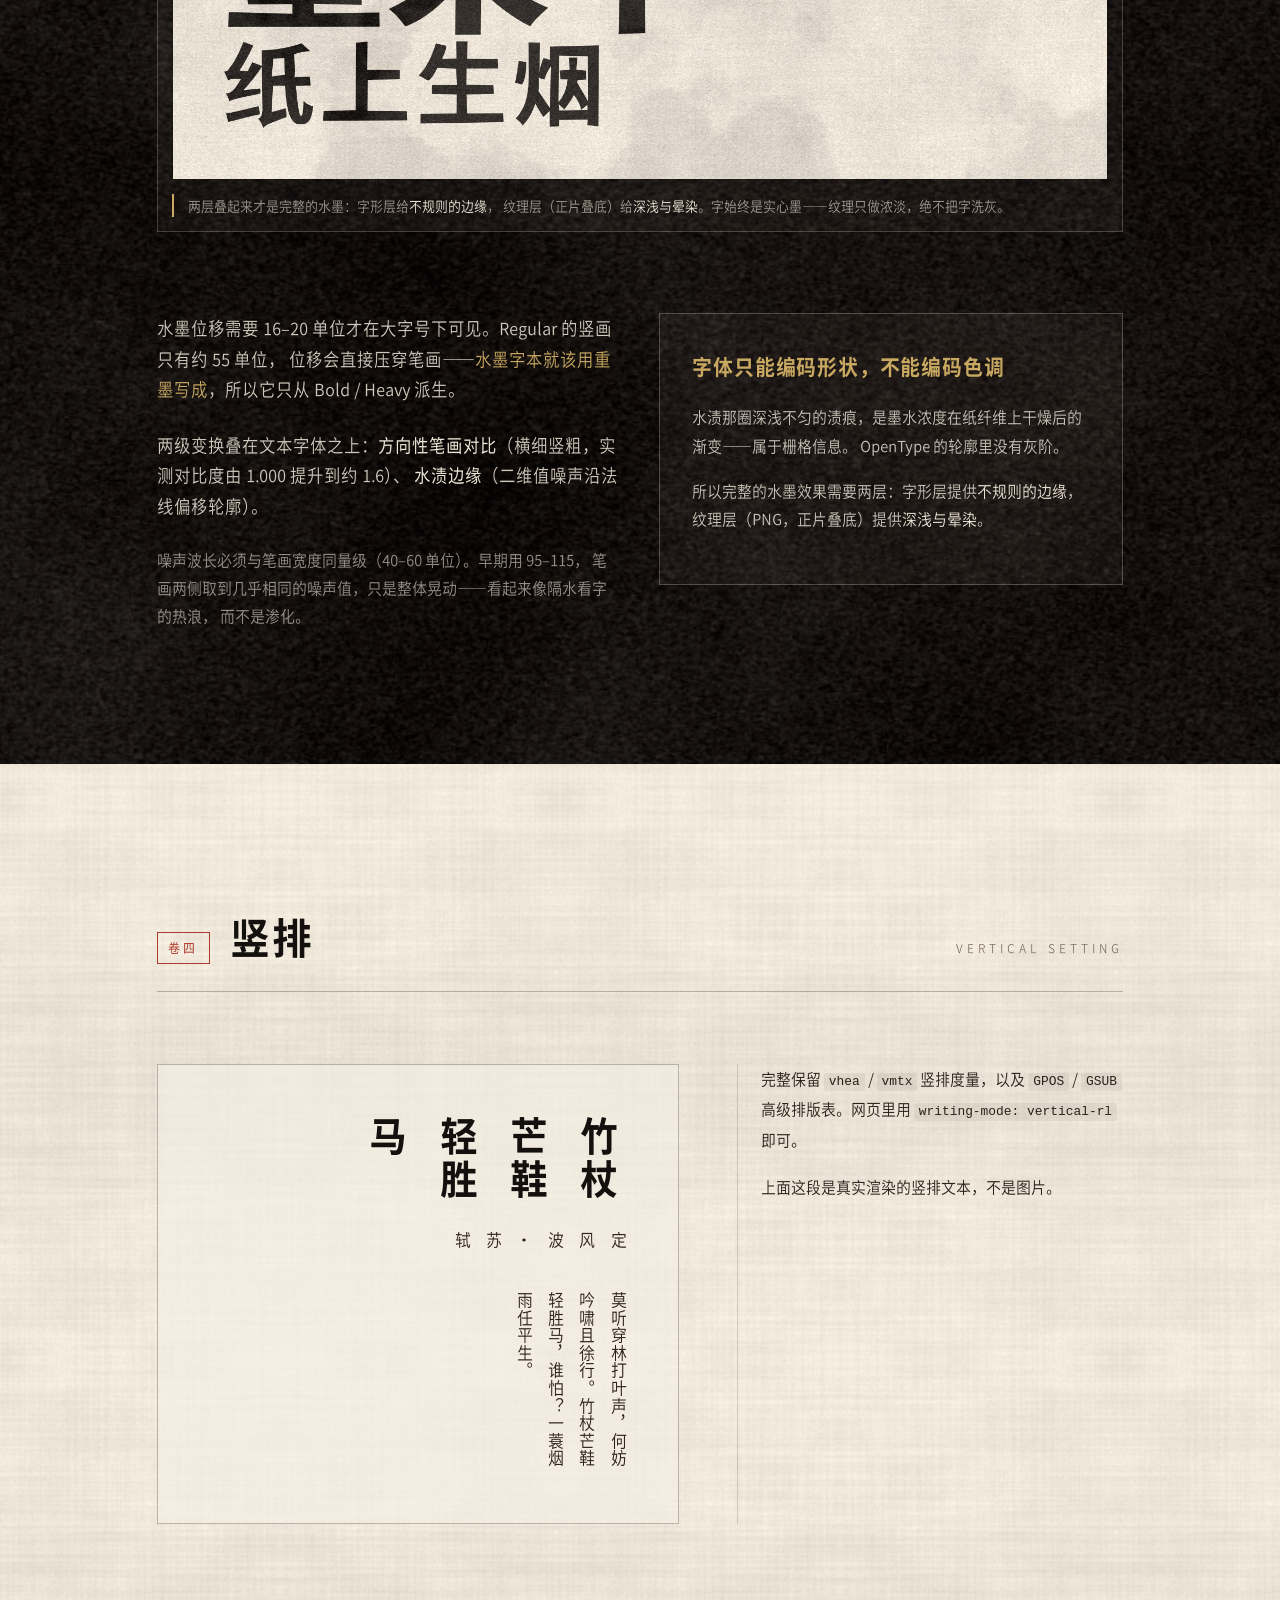
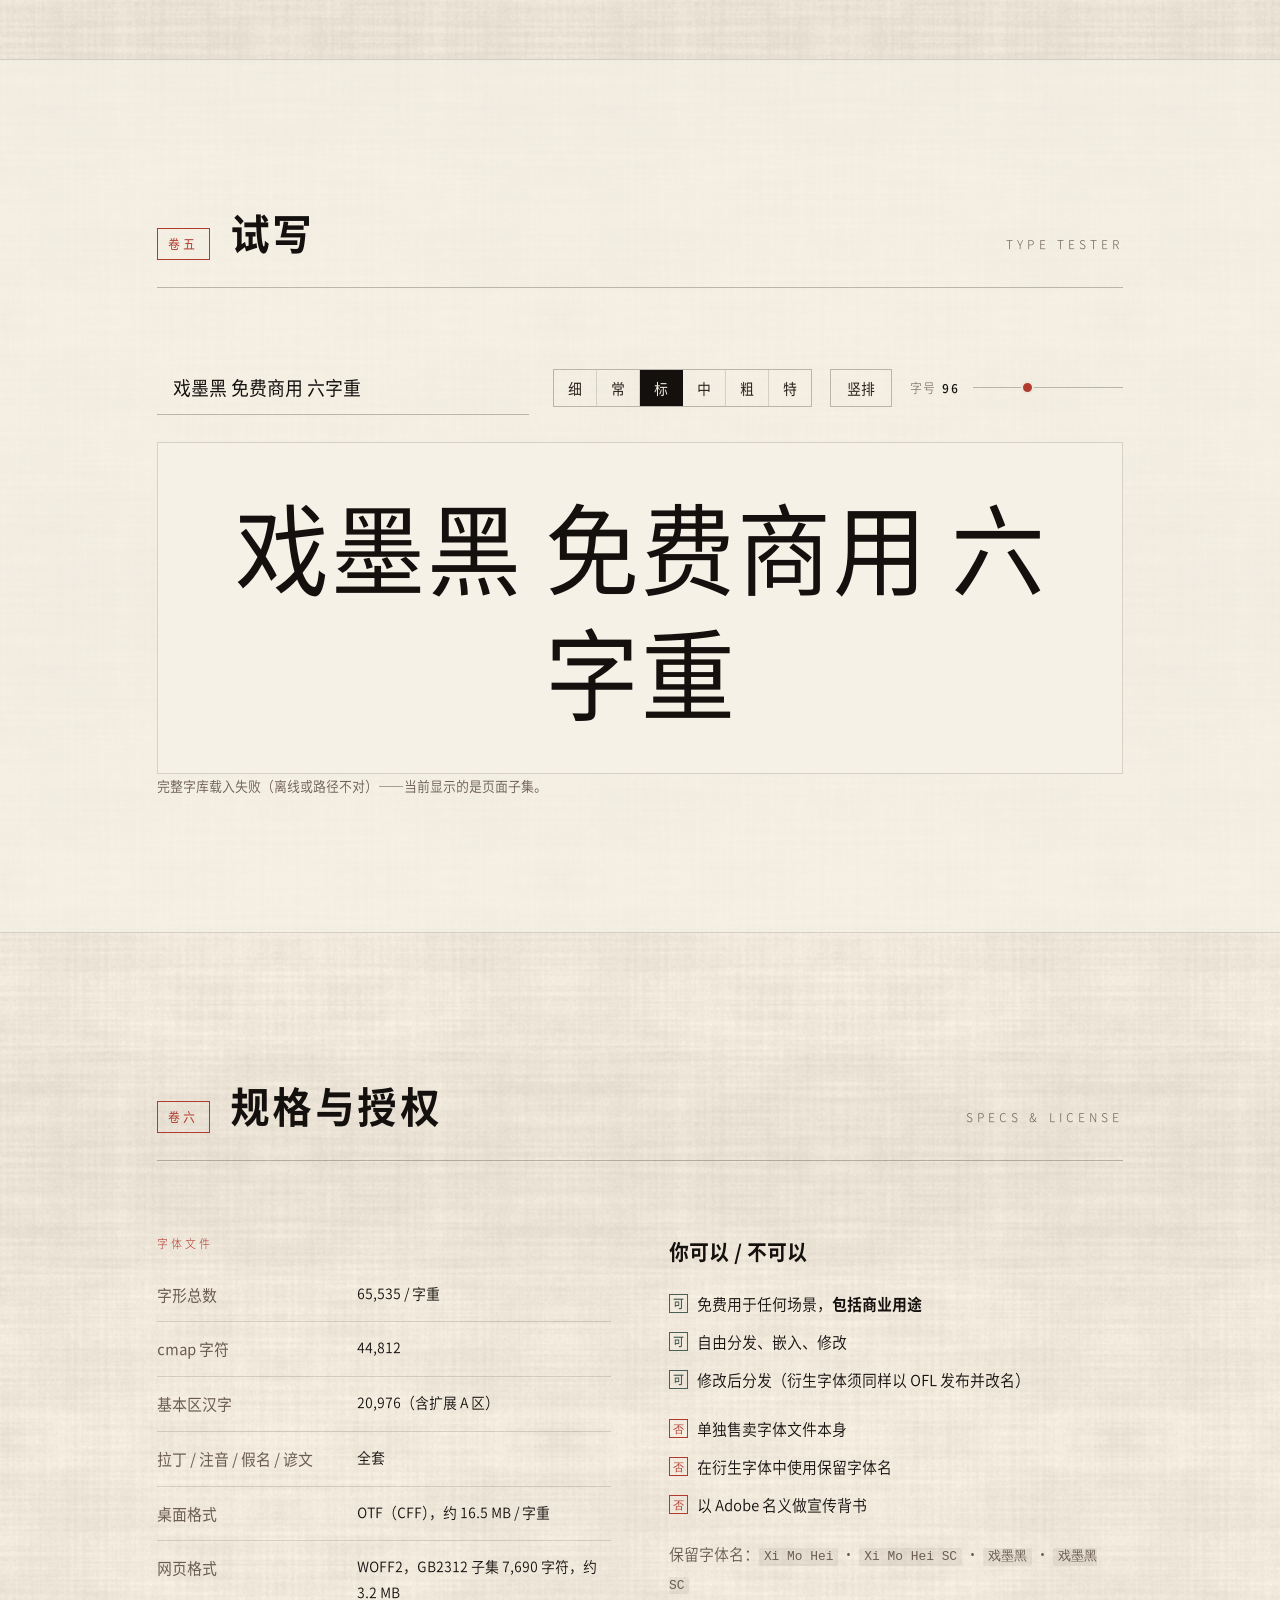
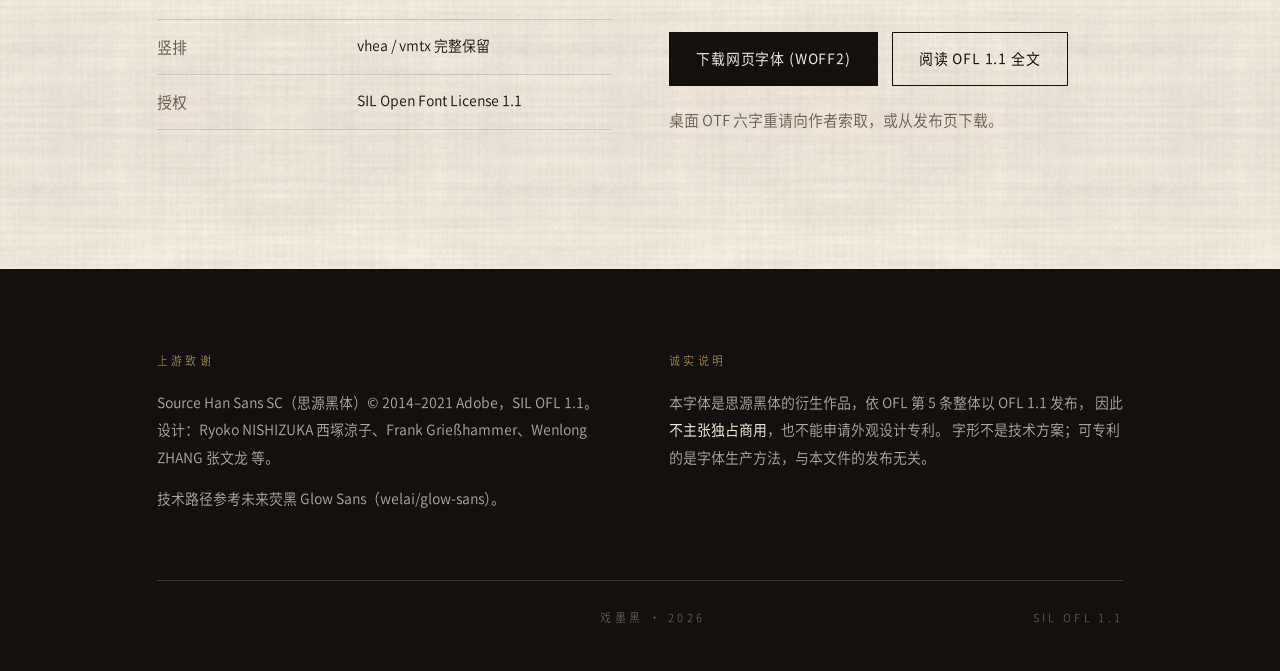
==== commit de30d15f: "还原为纯戏墨黑仓库：戏墨宋迁出至独立仓库 戏墨宋与戏墨黑是两个独立字体家族，混在一个分发站里会让引用关系、 字体命名与页面结构都变乱，故拆分为 ximosong 独立仓库。  本提交移除： - fon" ====
--- a/index.html
+++ b/index.html
@@ -3,12 +3,11 @@
 <head>
 <meta charset="utf-8">
 <meta name="viewport" content="width=device-width, initial-scale=1">
-<title>戏墨字体 · 戏墨黑 SC 与 戏墨宋 SC</title>
-<meta name="description" content="戏墨字体 —— 戏墨黑 SC（六字重现代黑体）与戏墨宋 SC（四字重宋体），各含水墨标题体，支持竖排，SIL OFL 1.1 免费商用。">
+<title>戏墨黑 SC · 一款取「略窄挺」调性的现代黑体</title>
+<meta name="description" content="戏墨黑 SC —— 基于思源黑体改造的现代黑体，六字重，20976 个基本区汉字，支持竖排，SIL OFL 1.1 免费商用。">
 <link rel="stylesheet" href="style.css">
 <link rel="preload" href="fonts/ximohai-heavy.woff2" as="font" type="font/woff2" crossorigin>
 <link rel="preload" href="fonts/ximohai-regular.woff2" as="font" type="font/woff2" crossorigin>
-<link rel="preload" href="fonts/ximosong-regular.woff2" as="font" type="font/woff2" crossorigin>
 <link rel="icon" href="img/seal.png">
 </head>
 <body>
@@ -175,48 +174,11 @@
   </div>
 </section>
 
-<!-- ═══════════ 卷四 · 姊妹字体 戏墨宋 ═══════════ -->
-<section class="sec" id="song">
-  <div class="wrap">
-    <div class="sec-head">
-      <span class="vol">卷四</span>
-      <h2>姊妹字体 · 戏墨宋</h2>
-      <span class="en">XI MO SONG SC</span>
-    </div>
-
-    <div class="two">
-      <div class="col prose">
-        <p>同一套变形引擎，用在宋体上要<em>少一个旋钮</em>。黑体是等线，加笔画对比是增益；
-          宋体本身就有强烈的横细竖粗，再叠加对比会把横画削成发丝，结构直接塌掉。</p>
-        <p>实测：思源宋体 Regular 的「一」字，横画本体只有 <b>33 单位</b> 厚，
-          两端三角衬线却把它撑到 116 单位高。作为对照，思源黑体 Heavy 的竖画厚约 150 单位。
-          所以宋体版<em>不接笔画对比</em>，只做中宫收紧与字面调整。</p>
-      </div>
-      <div class="col">
-        <div class="note-card">
-          <h3>水墨版的振幅也不同</h3>
-          <p>黑体水墨的位移由竖画决定，宋体则由<em>横画</em>决定——整体比黑体小一档。
-            逐点限幅让粗的竖画仍可承受较大位移，细横画自动受保护。</p>
-          <p class="quiet">源码里保留了反面记录：实验台的「宋_加对比_错」候选，
-            可以清楚看到横画被削成发丝、结构塌掉的样子。</p>
-        </div>
-      </div>
-    </div>
-
-    <div class="weights song-weights">
-      <div class="wrow" data-w="400"><span class="wlab">Regular<i>400</i></span><p style="font-weight:400">戏墨宋 一蓑烟雨任平生</p></div>
-      <div class="wrow" data-w="500"><span class="wlab">Medium<i>500</i></span><p style="font-weight:500">戏墨宋 一蓑烟雨任平生</p></div>
-      <div class="wrow" data-w="600"><span class="wlab">SemiBold<i>600</i></span><p style="font-weight:600">戏墨宋 一蓑烟雨任平生</p></div>
-      <div class="wrow" data-w="900"><span class="wlab">Heavy<i>900</i></span><p style="font-weight:900">戏墨宋 一蓑烟雨任平生</p></div>
-    </div>
-  </div>
-</section>
-
 <!-- ═══════════ 卷四 · 竖排 ═══════════ -->
 <section class="sec" id="vertical">
   <div class="wrap">
     <div class="sec-head">
-      <span class="vol">卷五</span>
+      <span class="vol">卷四</span>
       <h2>竖排</h2>
       <span class="en">VERTICAL SETTING</span>
     </div>
@@ -240,7 +202,7 @@
 <section class="sec sec-alt" id="try">
   <div class="wrap">
     <div class="sec-head">
-      <span class="vol">卷六</span>
+      <span class="vol">卷五</span>
       <h2>试写</h2>
       <span class="en">TYPE TESTER</span>
     </div>
@@ -269,7 +231,7 @@
 <section class="sec" id="spec">
   <div class="wrap">
     <div class="sec-head">
-      <span class="vol">卷七</span>
+      <span class="vol">卷六</span>
       <h2>规格与授权</h2>
       <span class="en">SPECS &amp; LICENSE</span>
     </div>
@@ -327,19 +289,18 @@
         <h4>上游致谢</h4>
         <p>Source Han Sans SC（思源黑体）© 2014–2021 Adobe，SIL OFL 1.1。<br>
           设计：Ryoko NISHIZUKA 西塚涼子、Frank Grießhammer、Wenlong ZHANG 张文龙 等。</p>
-        <p><b>Source Han Serif CN</b>（思源宋体）© 2017–2024 Adobe，SIL OFL 1.1。</p>
         <p>技术路径参考未来荧黑 Glow Sans（welai/glow-sans）。</p>
       </div>
       <div>
         <h4>诚实说明</h4>
-        <p>本字体是思源黑体与思源宋体的衍生作品，依 OFL 第 5 条整体以 OFL 1.1 发布，
+        <p>本字体是思源黑体的衍生作品，依 OFL 第 5 条整体以 OFL 1.1 发布，
           因此<b>不主张独占商用</b>，也不能申请外观设计专利。
           字形不是技术方案；可专利的是字体生产方法，与本文件的发布无关。</p>
       </div>
     </div>
     <div class="foot-line">
       <span><a href="works/">作品集 · 五件 →</a></span>
-      <span>戏墨字体 · 2026</span>
+      <span>戏墨黑 · 2026</span>
       <span>SIL OFL 1.1</span>
     </div>
   </div>
--- a/style.css
+++ b/style.css
@@ -13,12 +13,6 @@
 @font-face{font-family:'Xi Mo Hei SC';src:url('fonts/ximohai-heavy.woff2') format('woff2');font-weight:900;font-display:swap}
 @font-face{font-family:'Xi Mo Ink SC';src:url('fonts/ximoink-bold.woff2') format('woff2');font-weight:700;font-display:swap}
 @font-face{font-family:'Xi Mo Ink SC';src:url('fonts/ximoink-heavy.woff2') format('woff2');font-weight:900;font-display:swap}
-@font-face{font-family:'Xi Mo Song SC';src:url('fonts/ximosong-regular.woff2') format('woff2');font-weight:400;font-display:swap}
-@font-face{font-family:'Xi Mo Song SC';src:url('fonts/ximosong-medium.woff2') format('woff2');font-weight:500;font-display:swap}
-@font-face{font-family:'Xi Mo Song SC';src:url('fonts/ximosong-semibold.woff2') format('woff2');font-weight:600;font-display:swap}
-@font-face{font-family:'Xi Mo Song SC';src:url('fonts/ximosong-heavy.woff2') format('woff2');font-weight:900;font-display:swap}
-@font-face{font-family:'Xi Mo Ink Song SC';src:url('fonts/ximosongink-semibold.woff2') format('woff2');font-weight:600;font-display:swap}
-@font-face{font-family:'Xi Mo Ink Song SC';src:url('fonts/ximosongink-heavy.woff2') format('woff2');font-weight:900;font-display:swap}
 
 :root{
   --paper:#EFE7DA; --paper2:#F6F1E7; --ink:#14100E; --ink2:#2A211B; --ink3:#6B5C51;
@@ -26,9 +20,6 @@
   --line:rgba(20,16,14,.14); --line2:rgba(20,16,14,.26);
   --hei:'Xi Mo Hei SC',-apple-system,'PingFang SC','Microsoft YaHei',sans-serif;
   --song:'Xi Mo Hei SC',-apple-system,'PingFang SC','Microsoft YaHei',sans-serif;
-  --serif:'Songti SC','Source Han Serif SC','Noto Serif SC',STSong,SimSun,serif;
-  --xsong:'Xi Mo Song SC',var(--serif);
-  --xink:'Xi Mo Ink Song SC',var(--serif);
   --max:1120px;
 }
 
@@ -149,8 +140,7 @@
 .wlab{font-family:var(--hei);font-weight:300;font-size:11px;letter-spacing:.2em;
   color:var(--ink3);width:110px;flex:0 0 110px;text-transform:uppercase}
 .wlab i{font-style:normal;color:var(--red);margin-left:8px;letter-spacing:.06em}
-.wrow p{font-family:var(--hei);
-margin:0;font-size:64px;line-height:1.24;white-space:nowrap;
+.wrow p{font-family:var(--hei);margin:0;font-size:64px;line-height:1.24;white-space:nowrap;
   overflow:hidden;text-overflow:ellipsis}
 
 /* ── 水墨（深底） ─────────────────────────────────────────── */
@@ -276,7 +266,3 @@
   html{scroll-behavior:auto}
   .scroll-hint i::after{animation:none}
 }
-
-/* ── 戏墨宋：字重展示与水墨演示 ─────────────────────────── */
-.song-weights .wrow p{font-family:var(--xsong)}
-.song-ink p{font-family:var(--xink);font-weight:600}
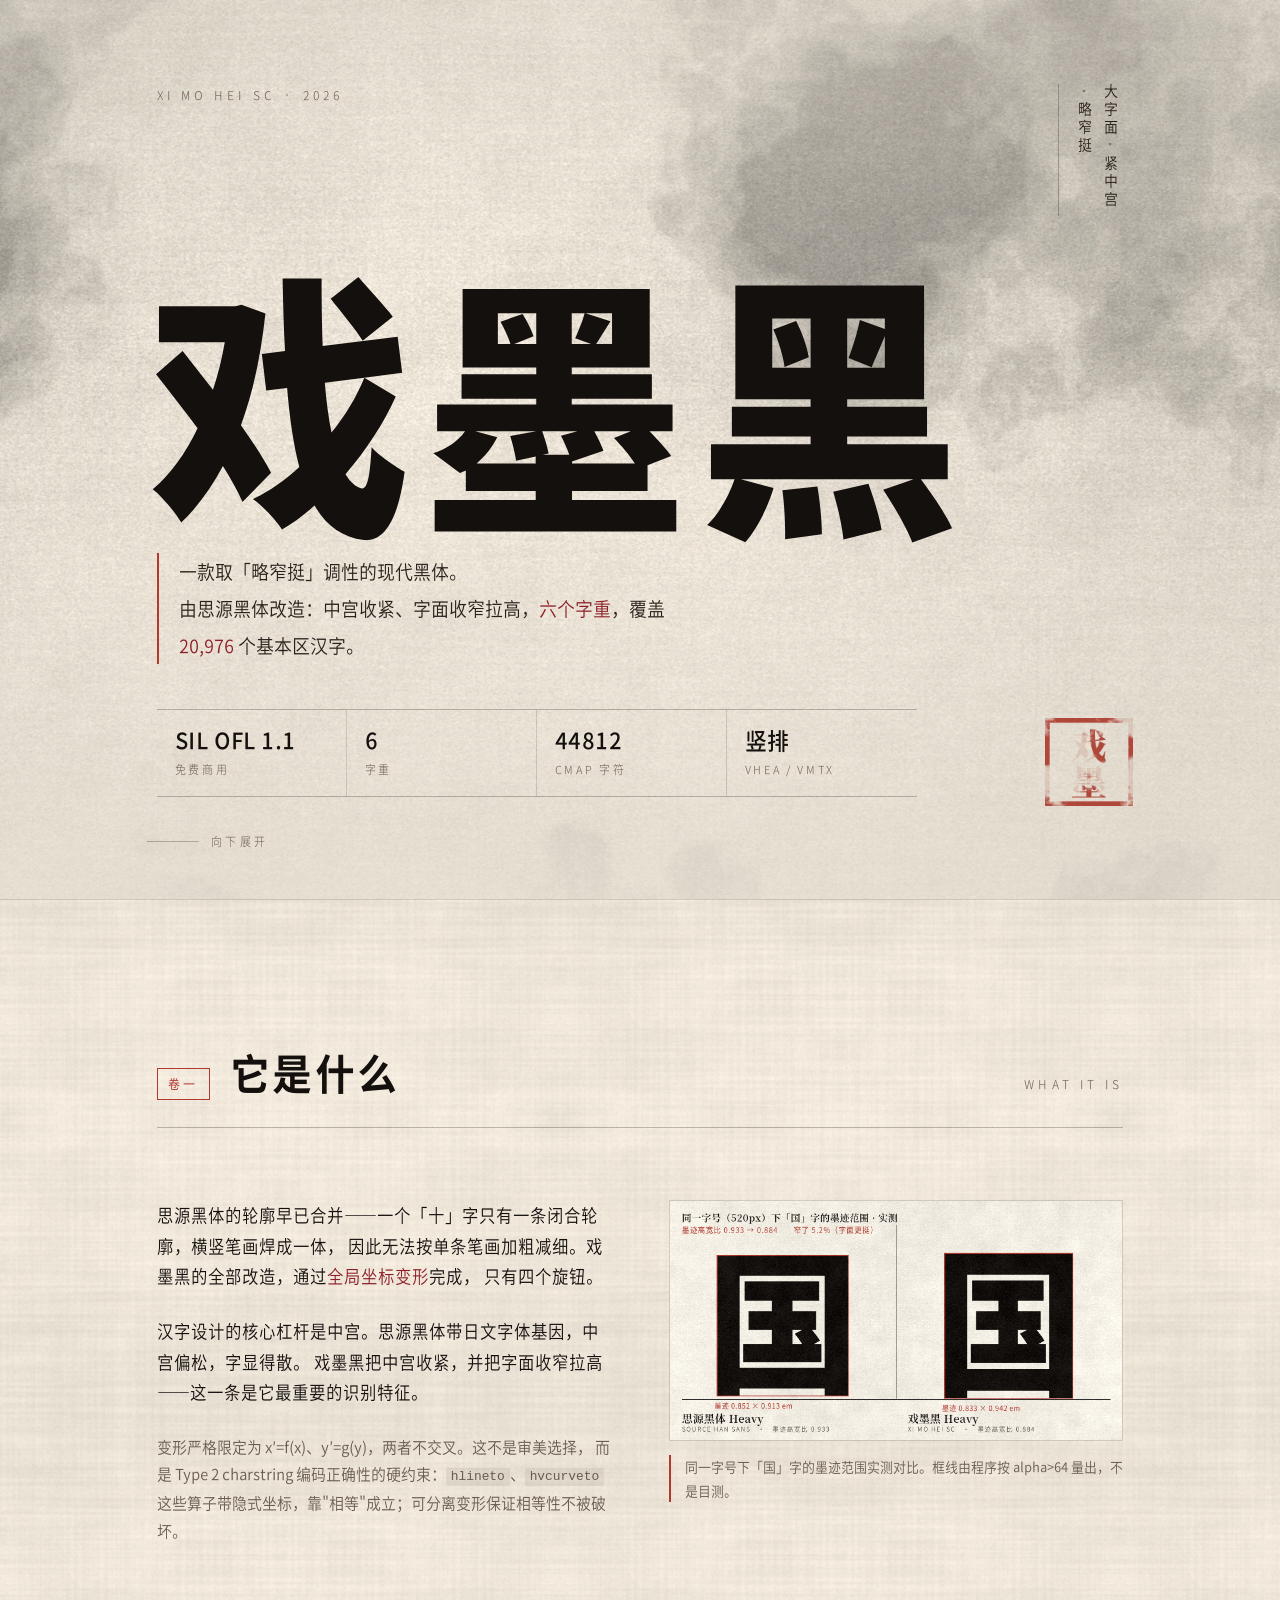
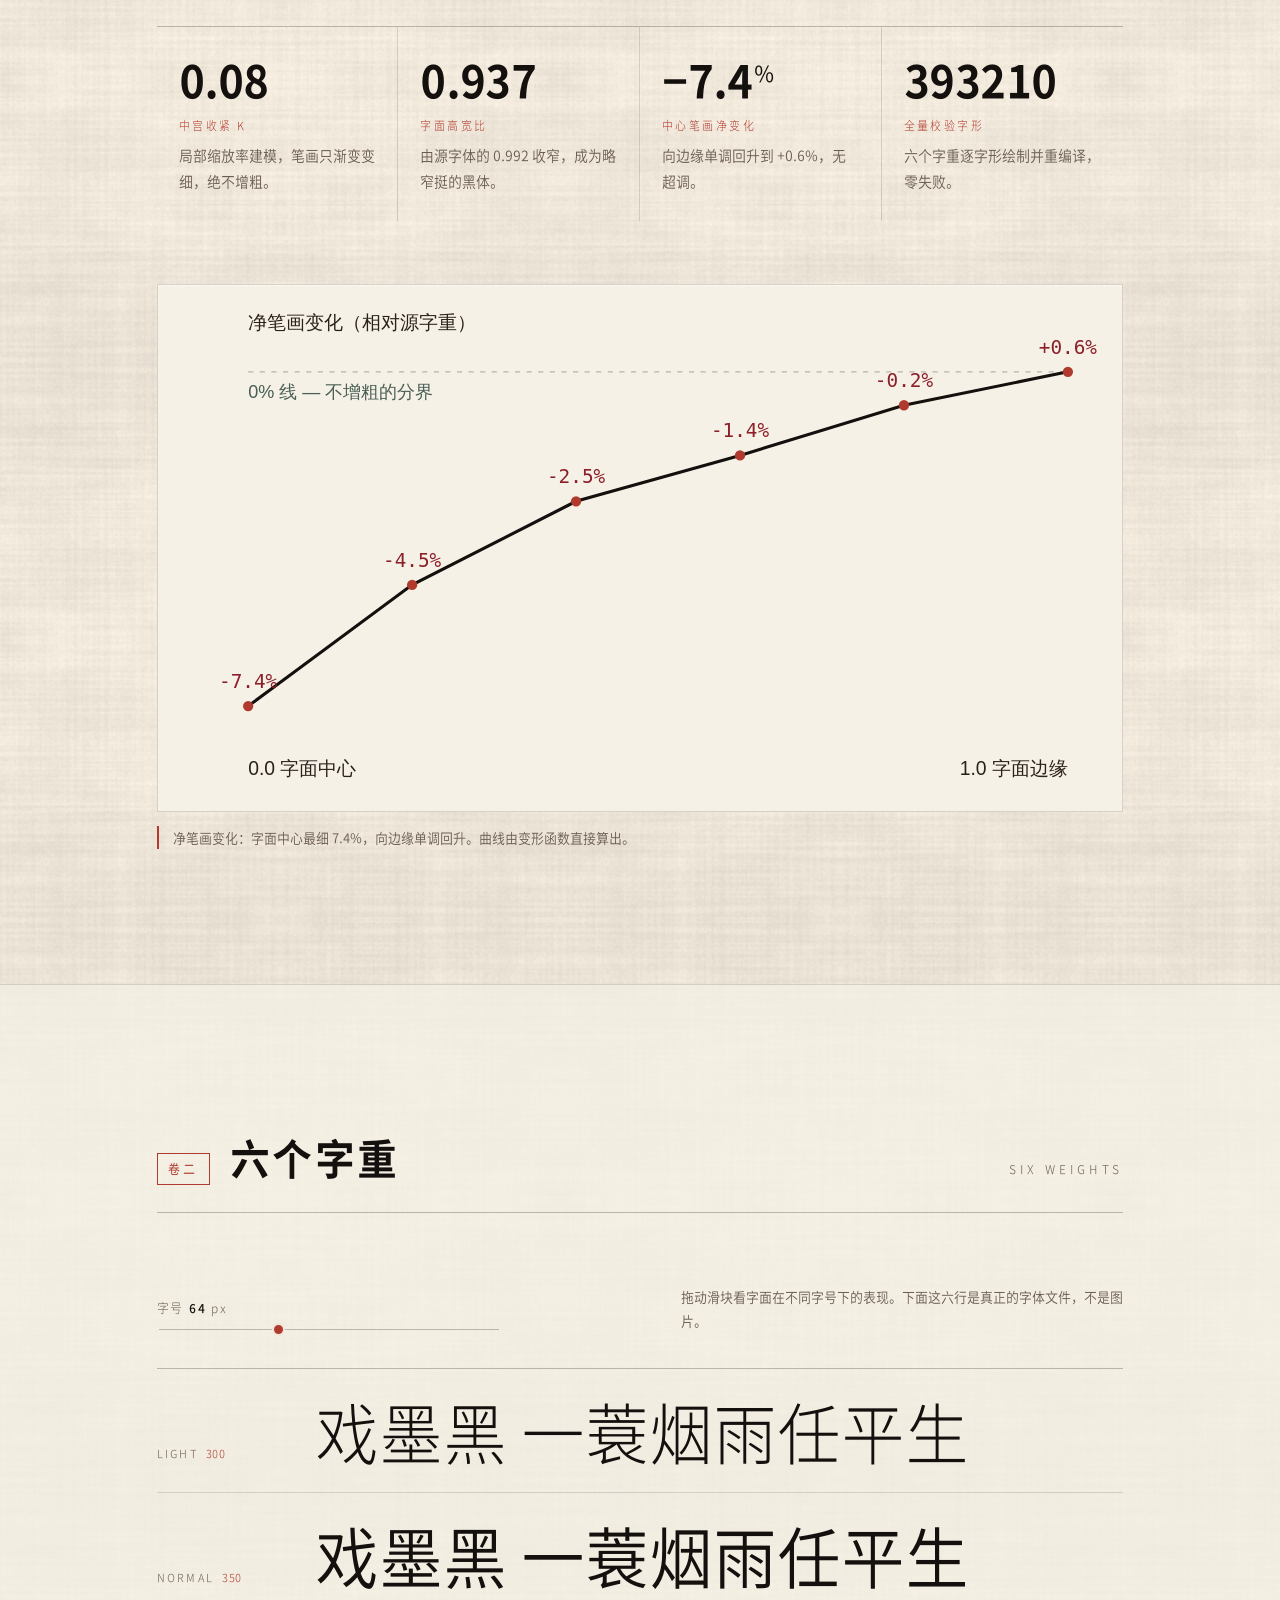
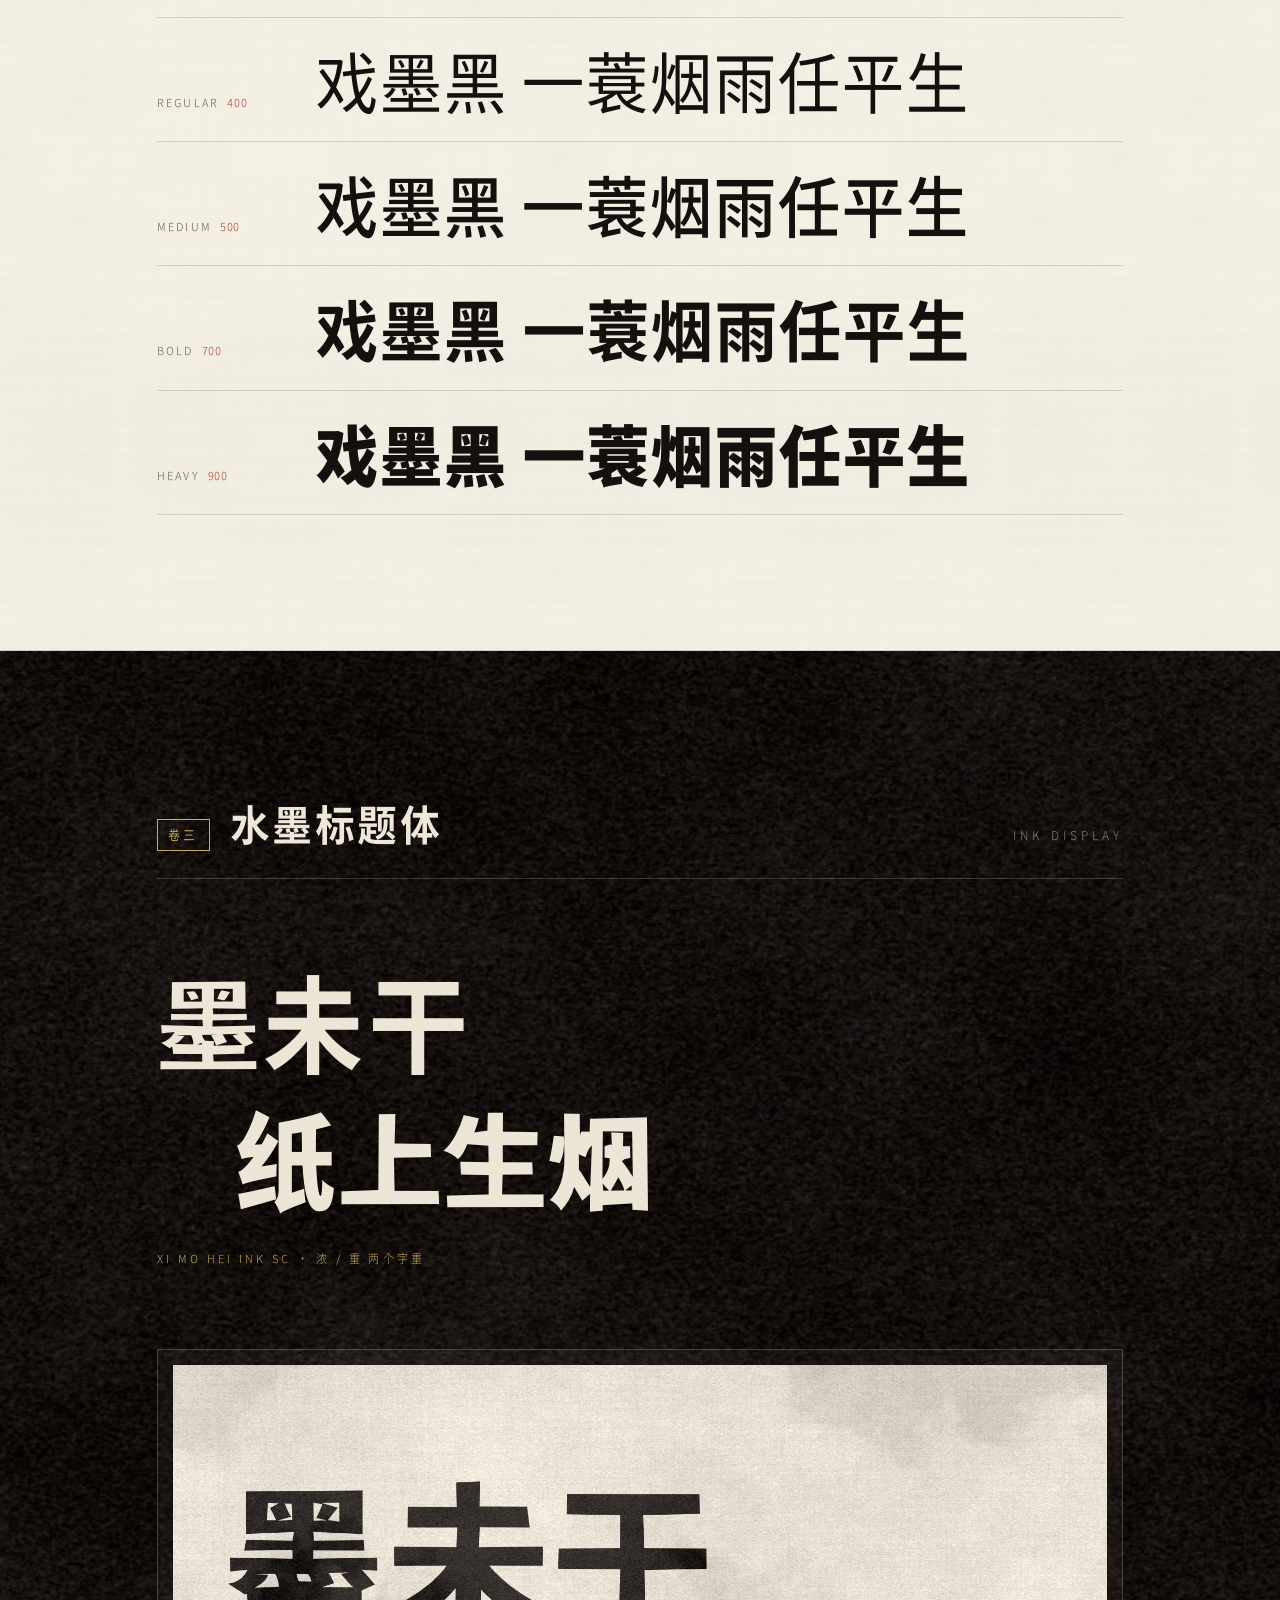
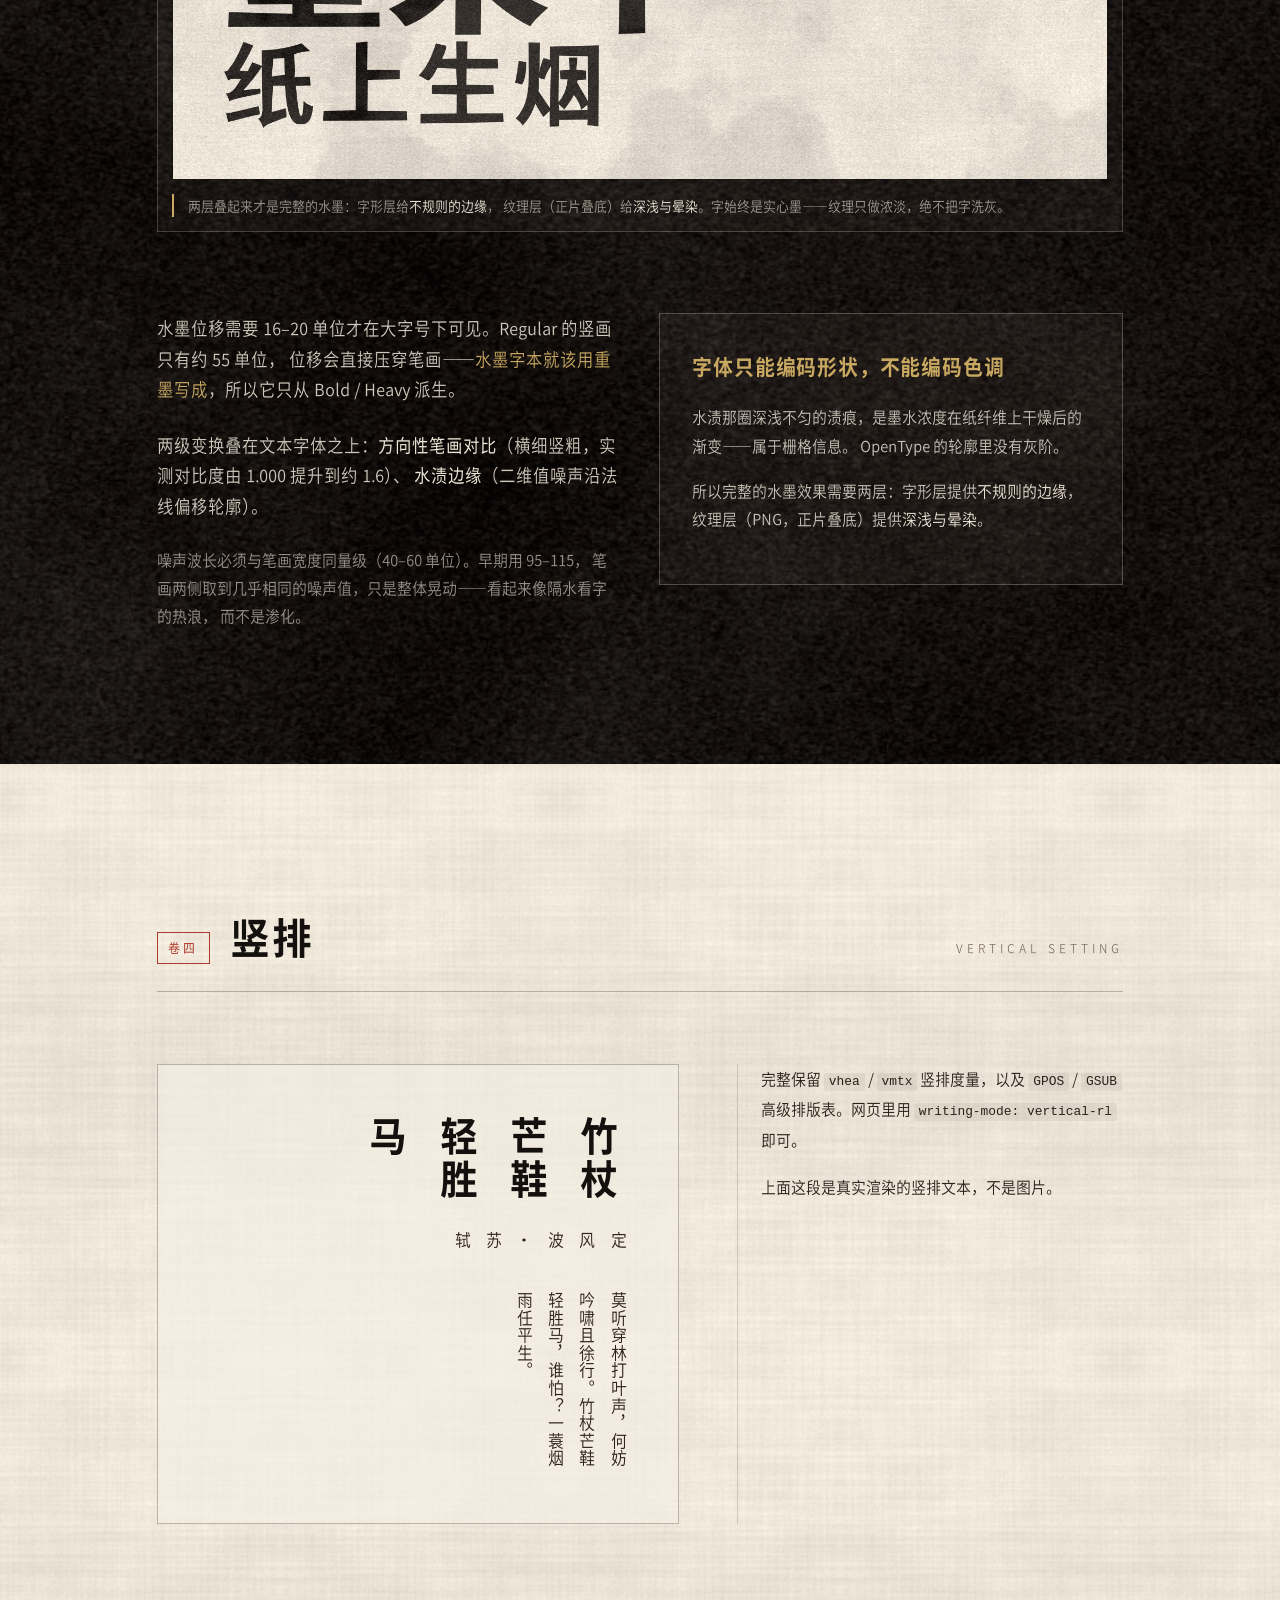
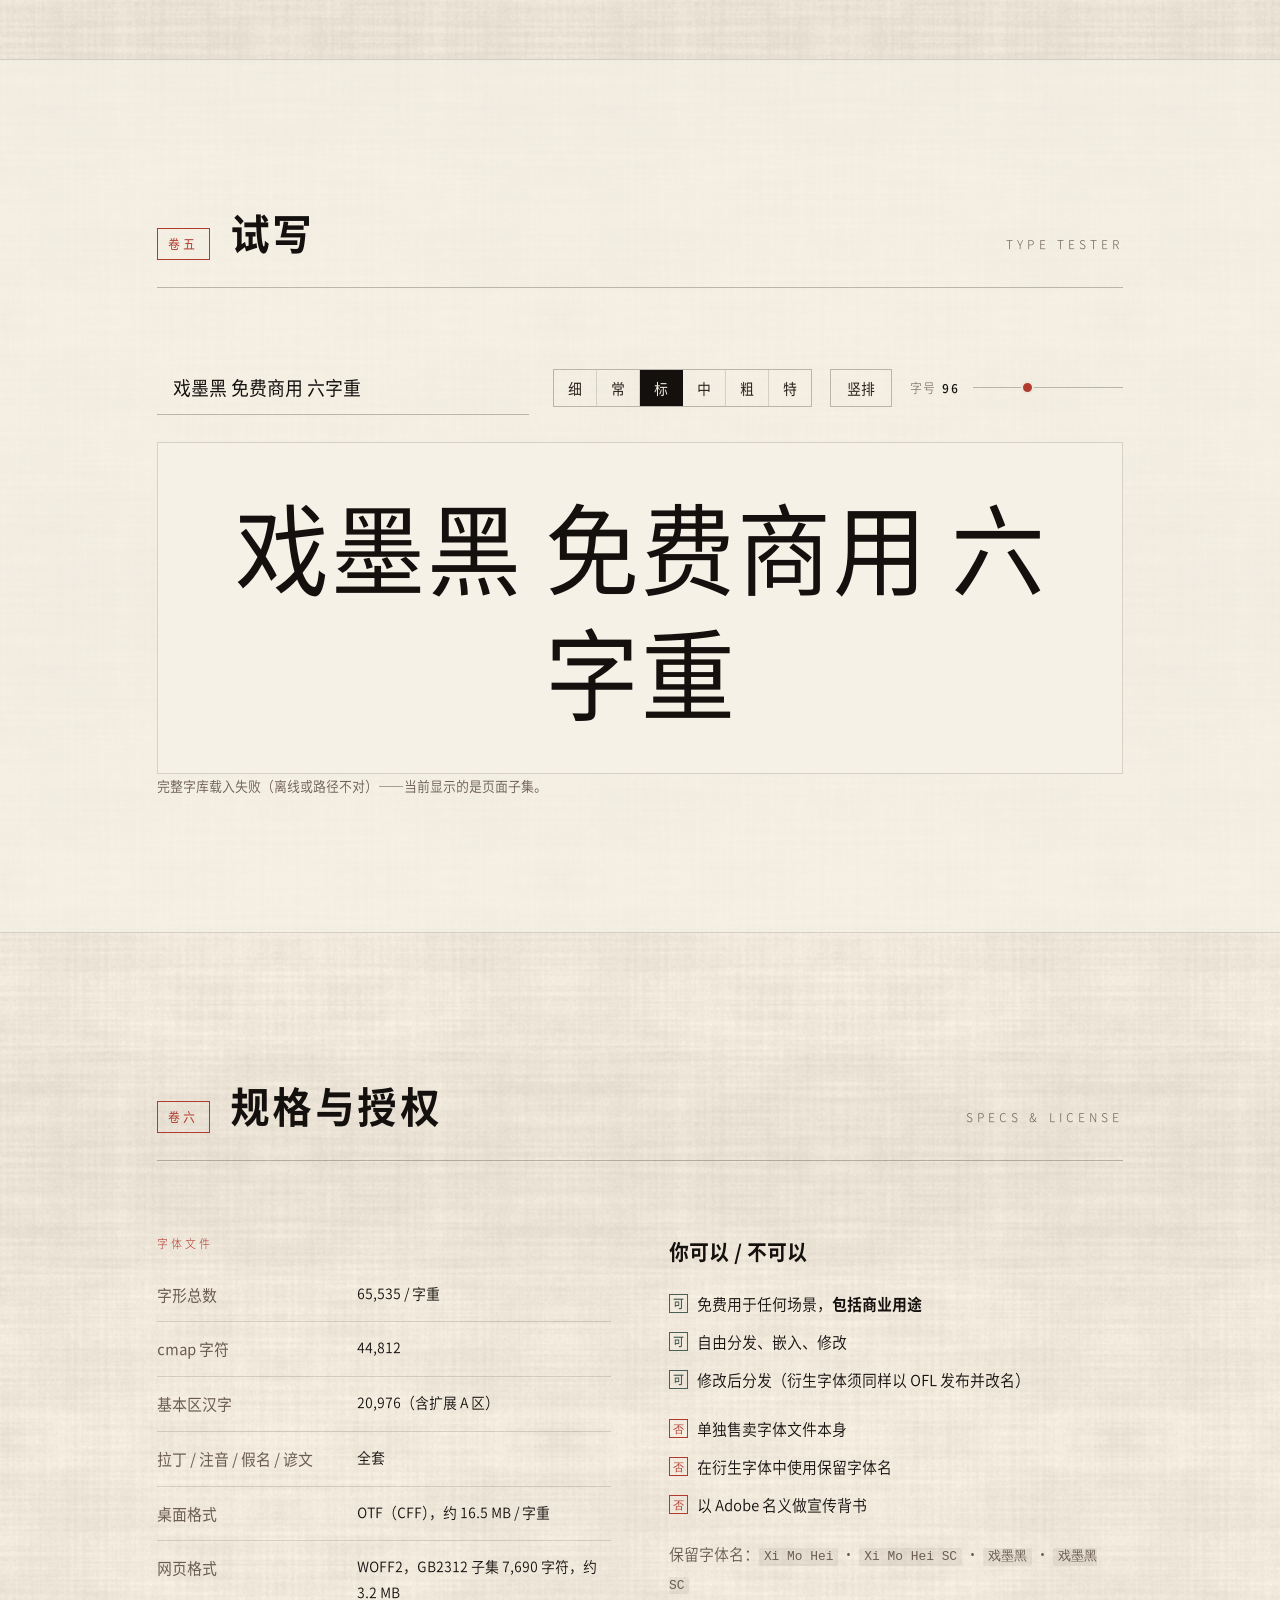
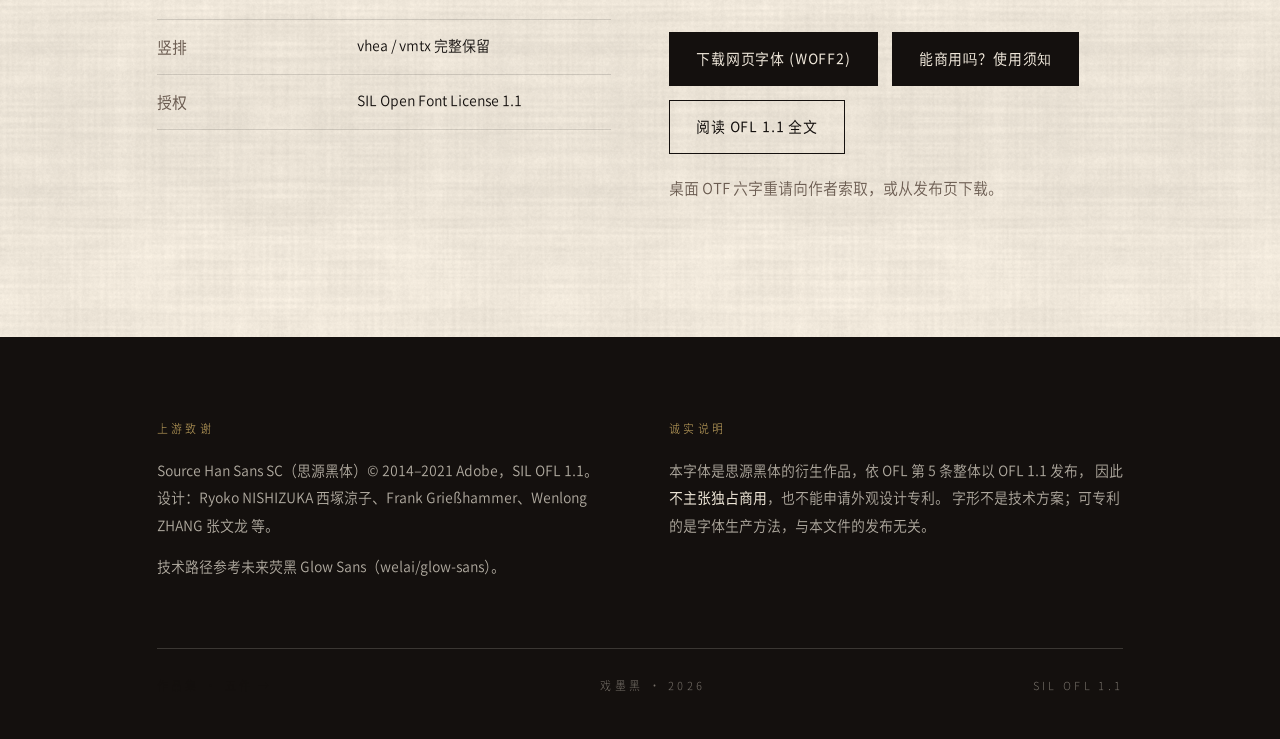
==== commit b75ac062: "落地页加入《使用须知》入口，并生成 HTML 版 两个缺口： 1. 落地页此前完全没有使用须知入口 —— 设计师从页面进来根本看不到 2. 直接链 .md 行不通：Pages 带 .nojekyll " ====
--- a/index.html
+++ b/index.html
@@ -272,6 +272,7 @@
 
         <div class="dl">
           <a class="btn" href="fonts/full-ximohai-regular.woff2" download>下载网页字体 (WOFF2)</a>
+          <a class="btn" href="使用须知.html">能商用吗？使用须知</a>
           <a class="btn ghost" href="OFL.txt" target="_blank" rel="noopener">阅读 OFL 1.1 全文</a>
           <p class="quiet">桌面 OTF 六字重请向作者索取，或从发布页下载。</p>
         </div>
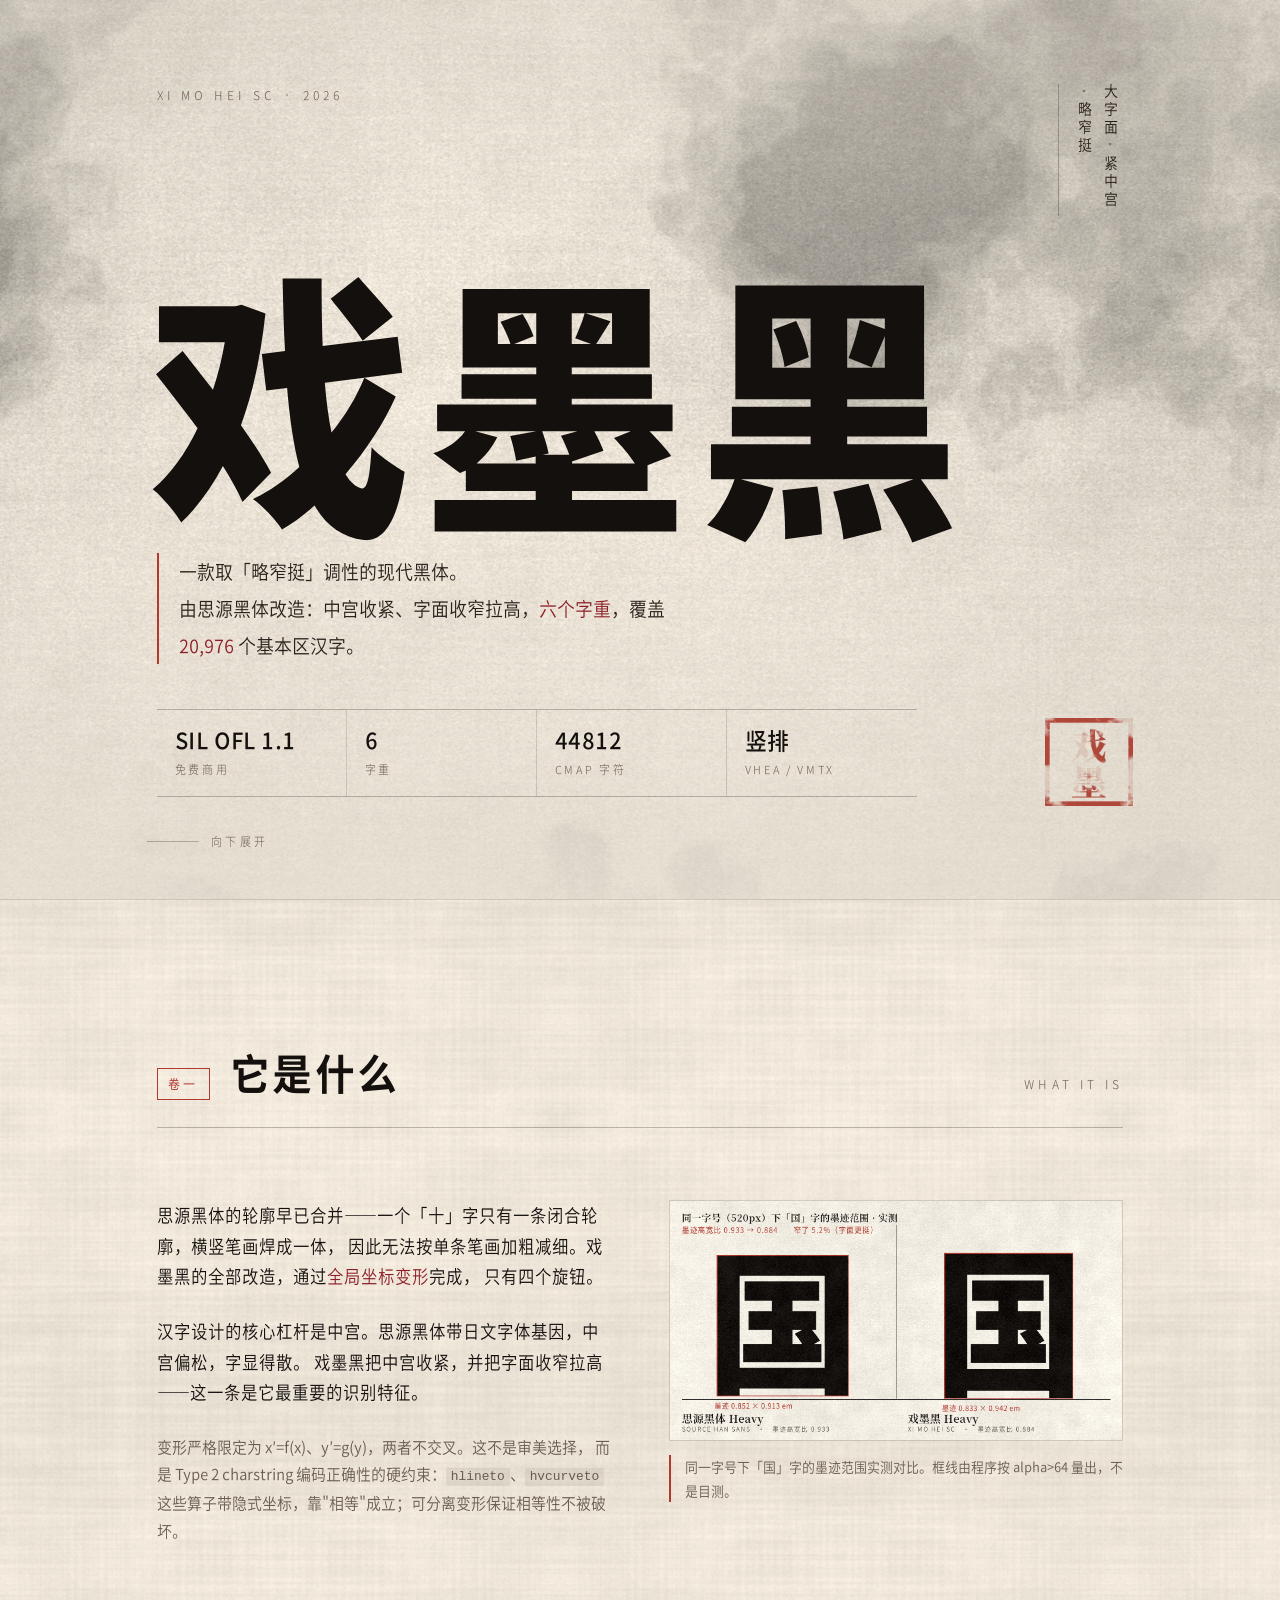
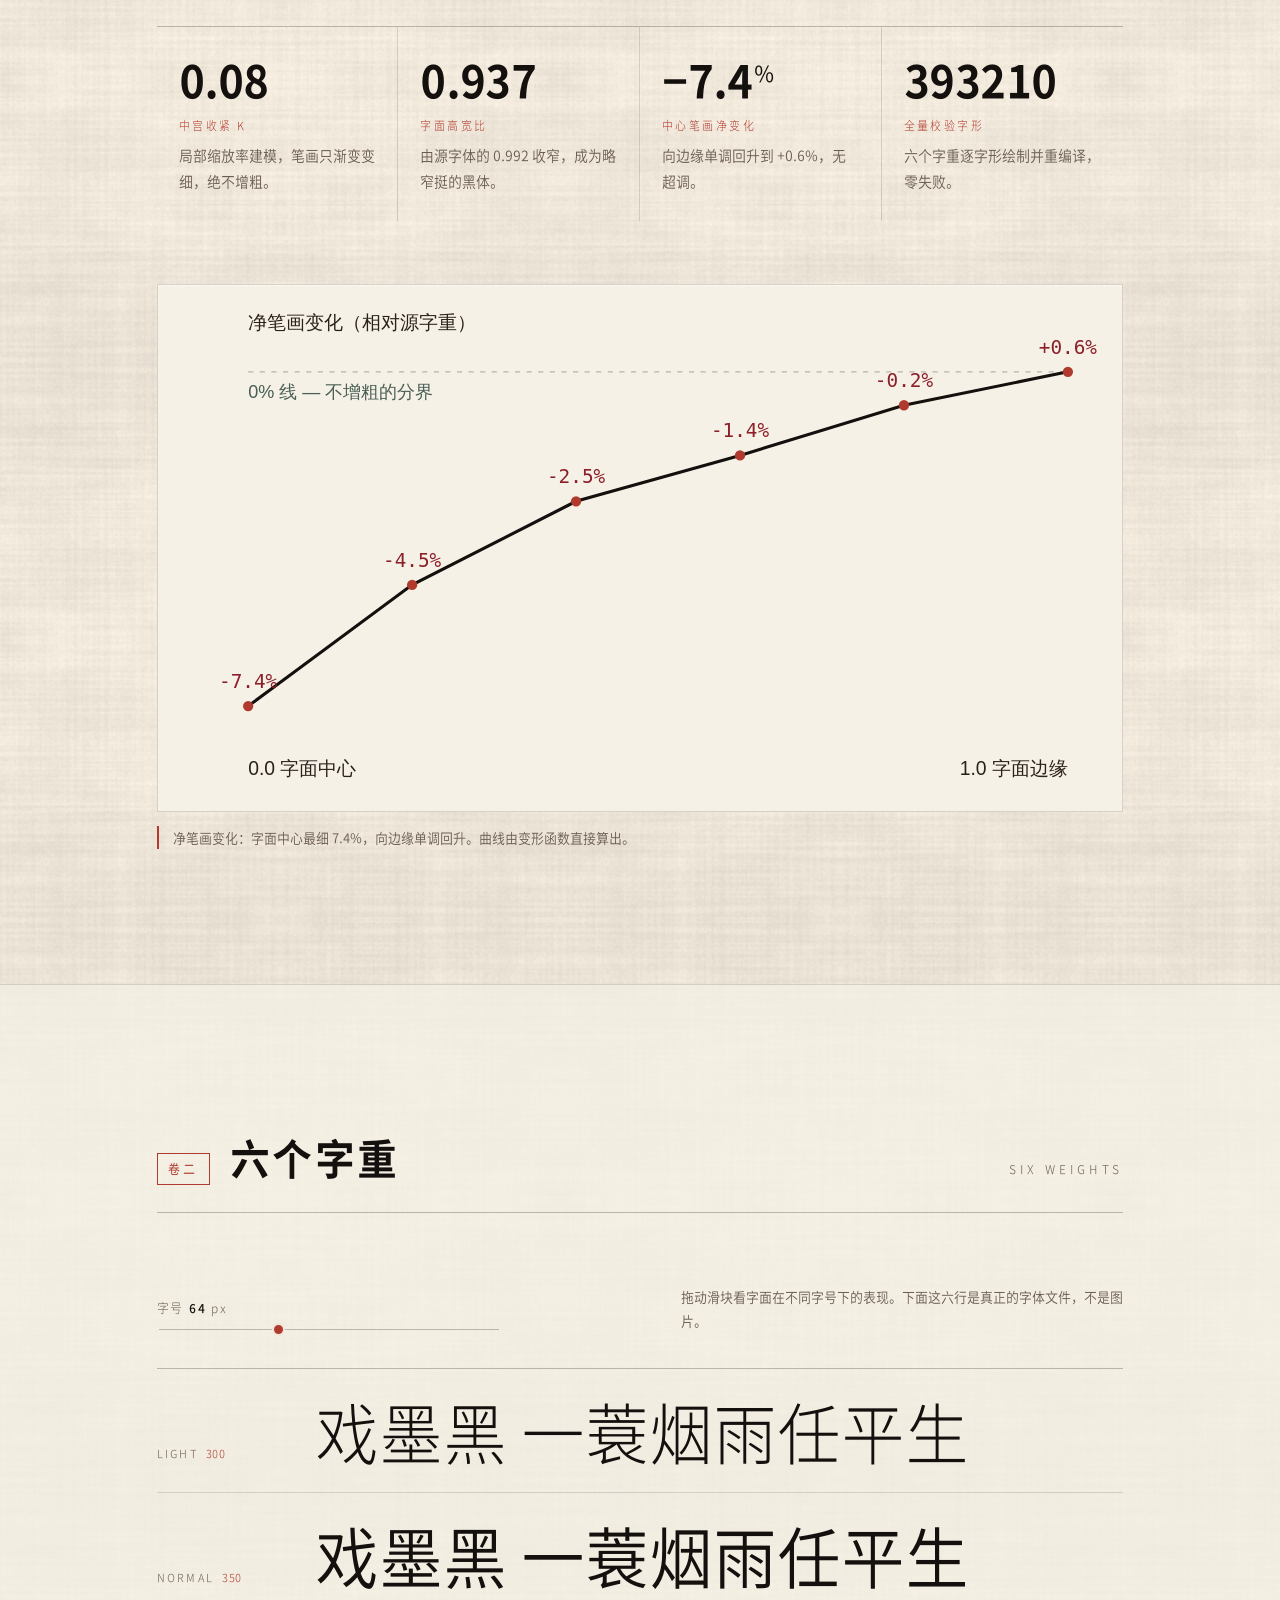
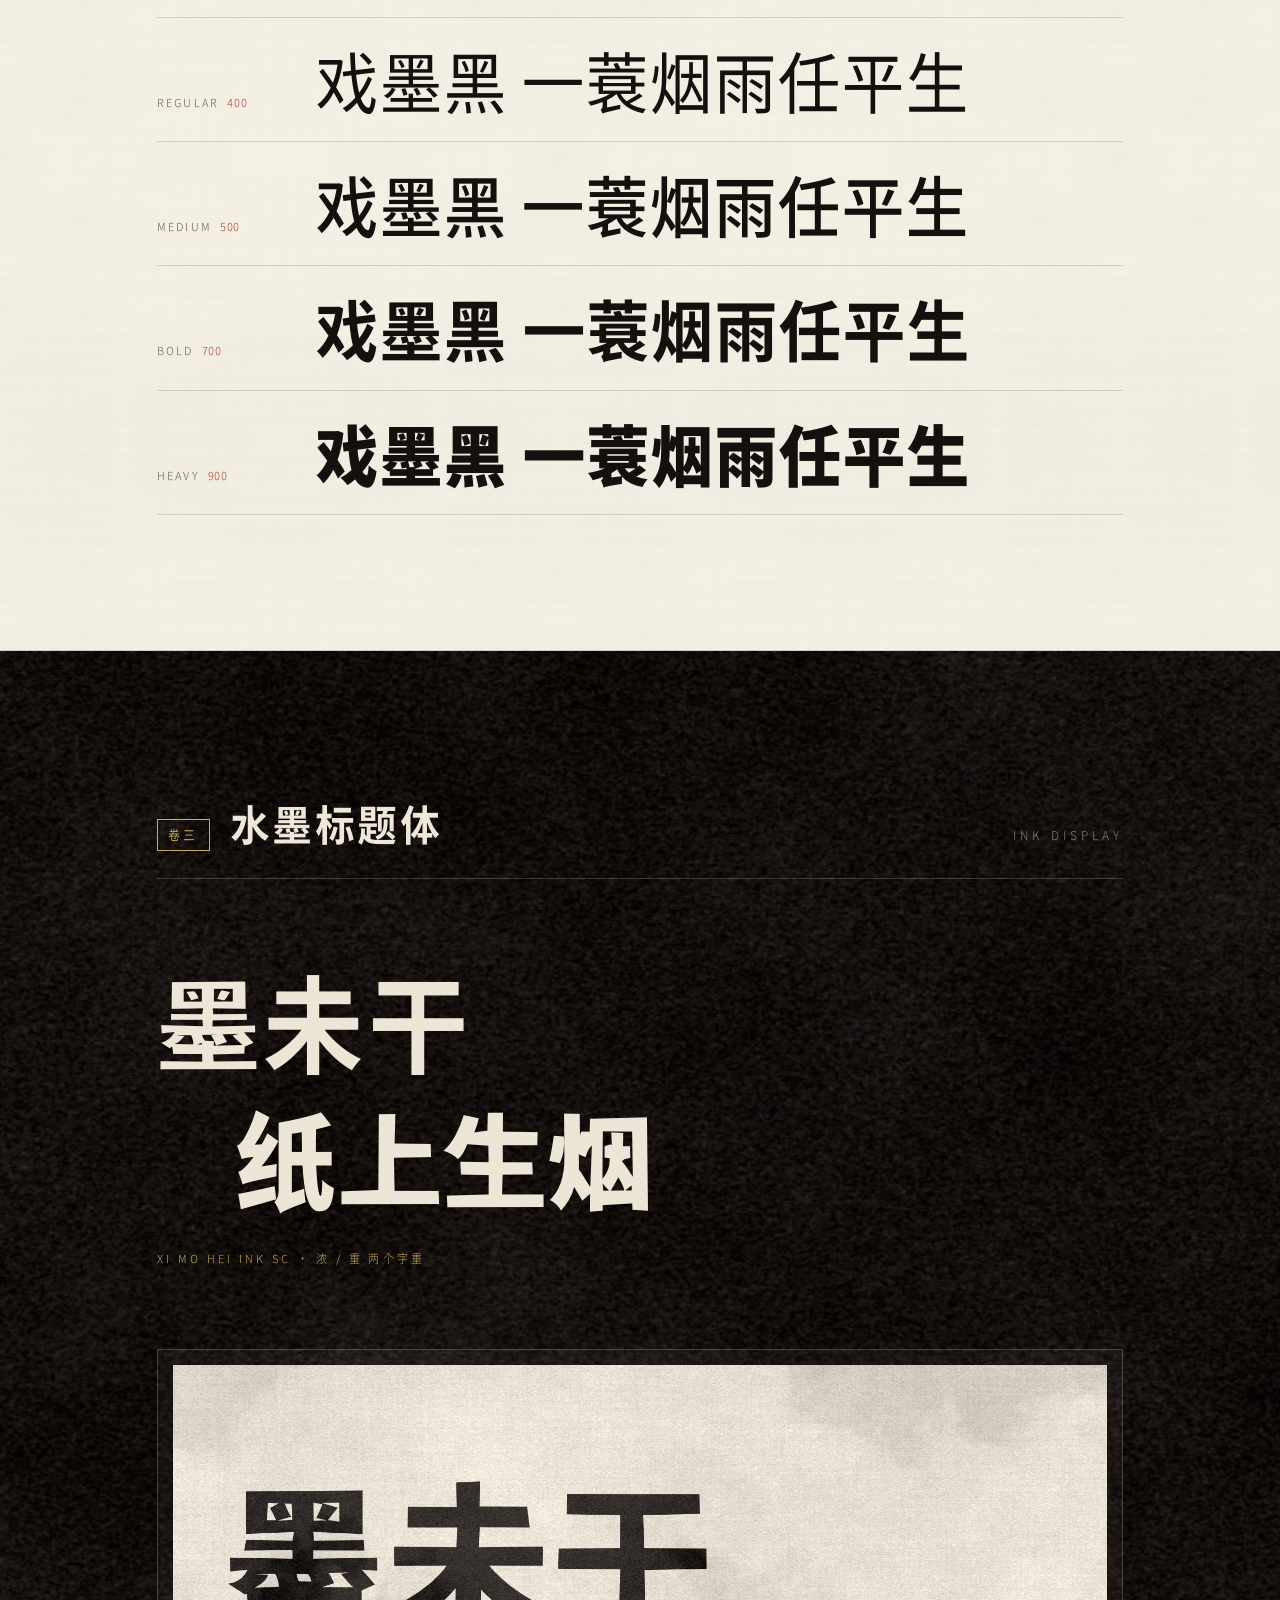
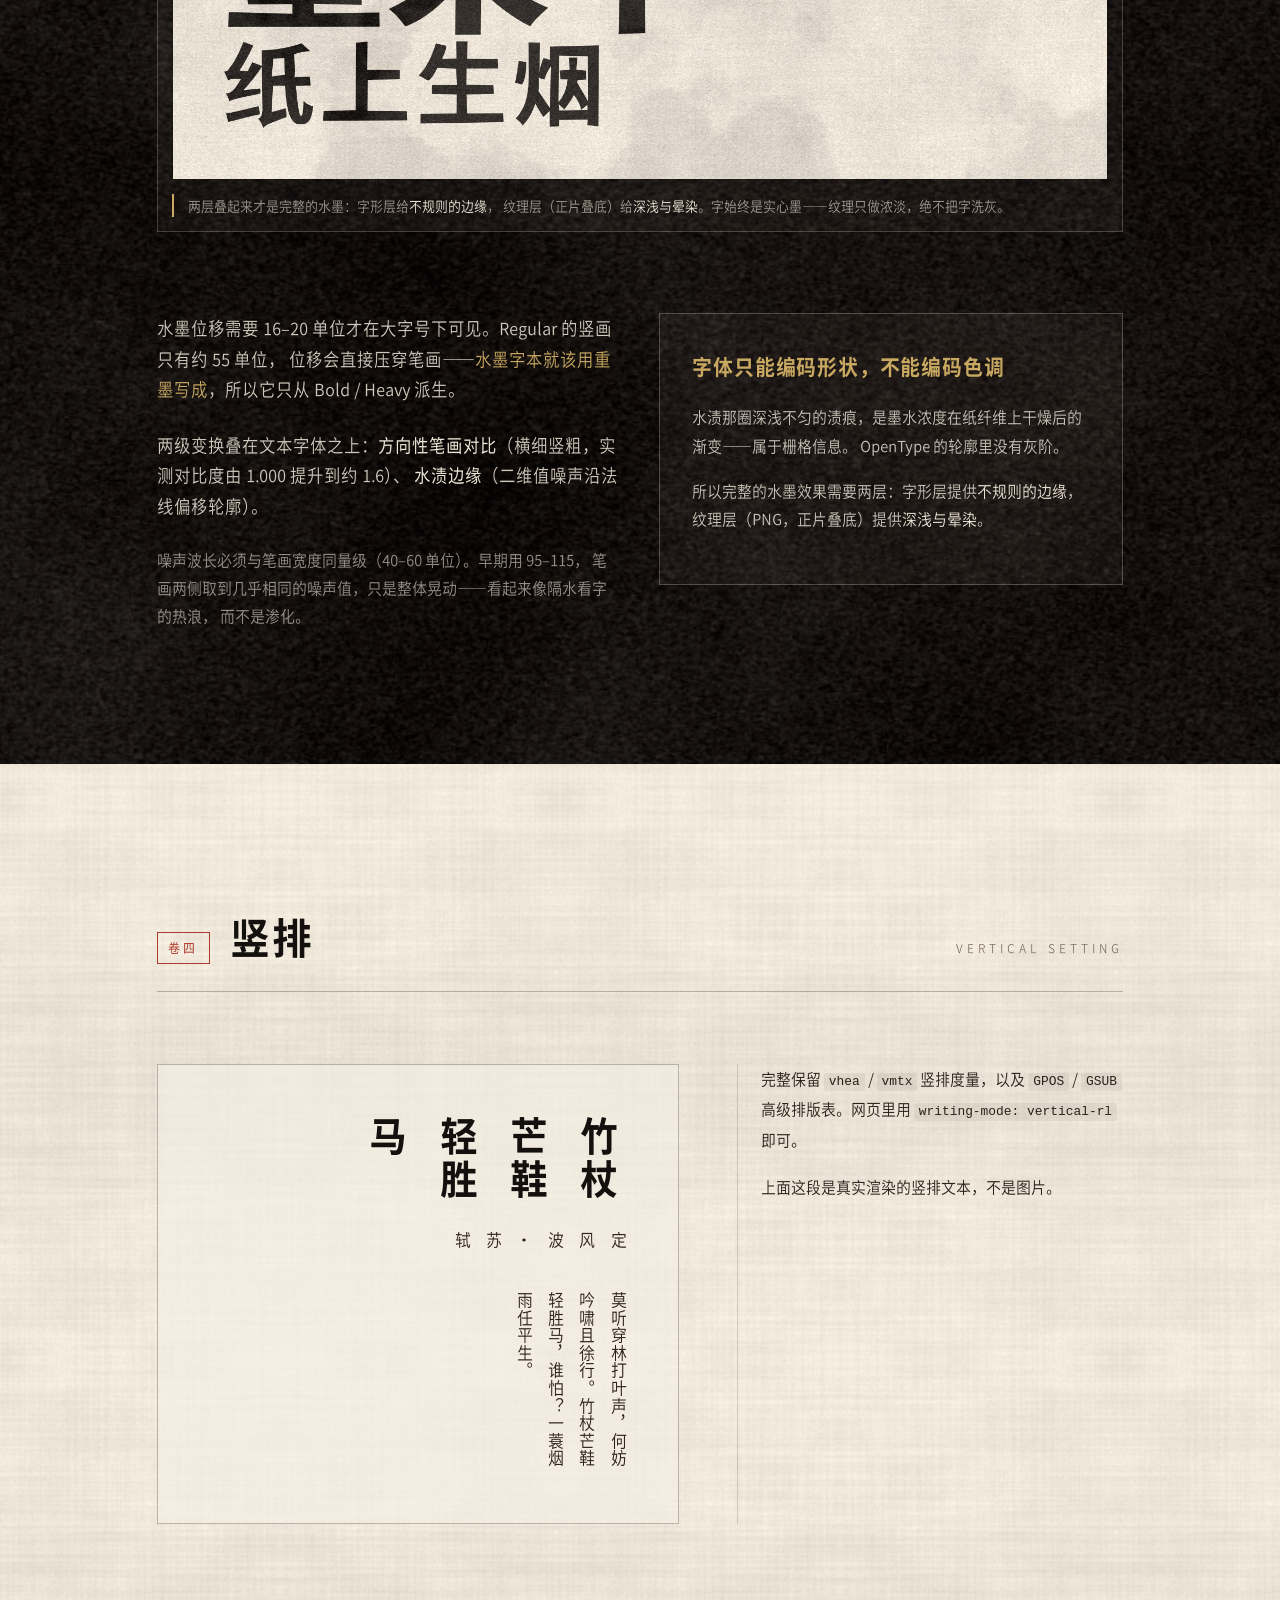
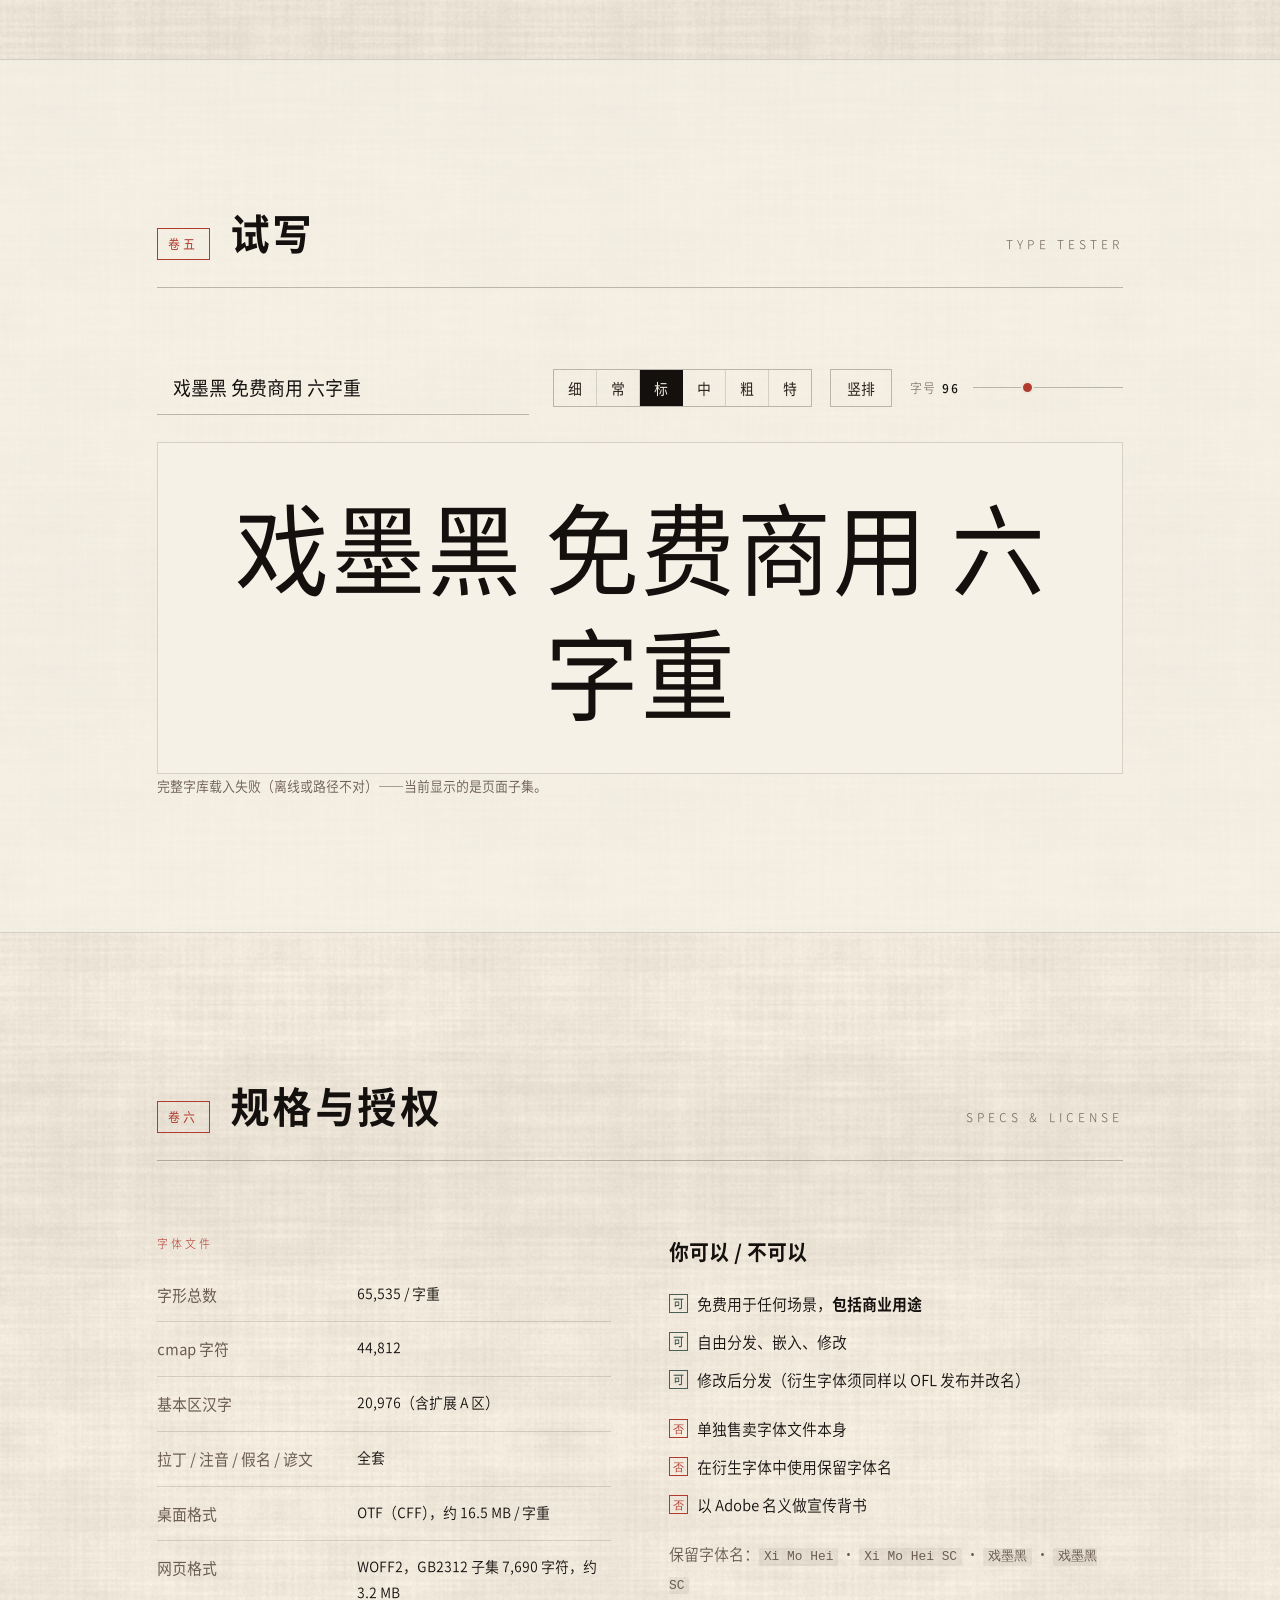
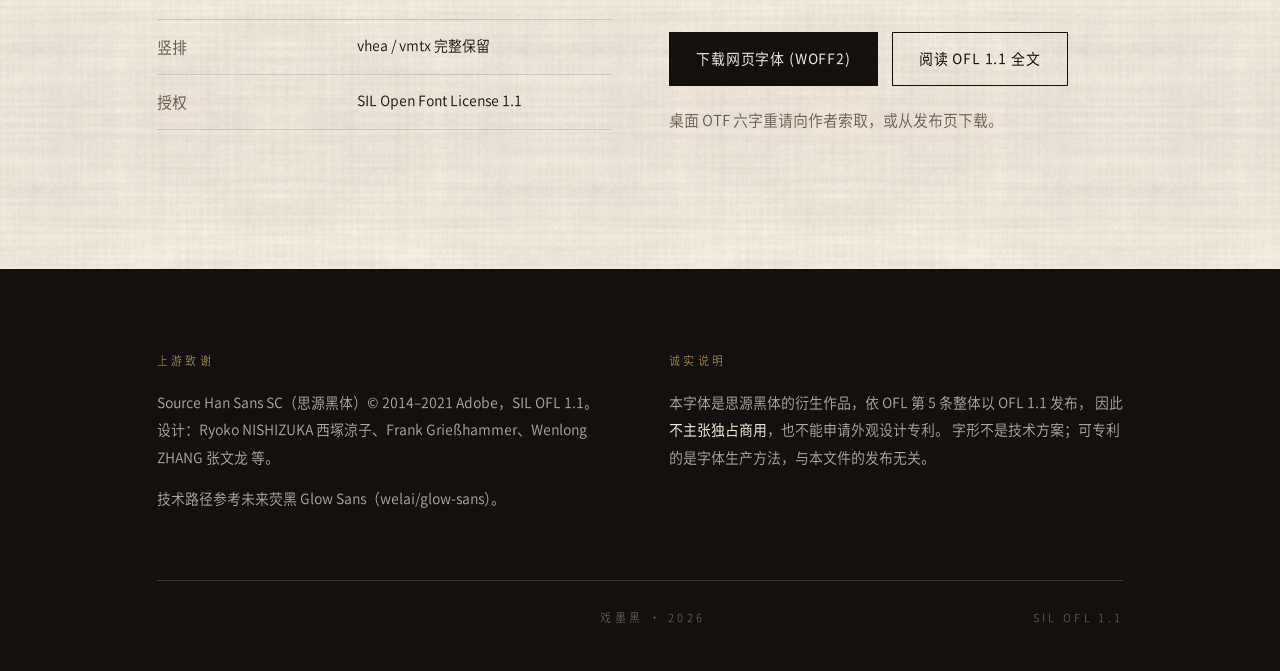
==== commit 005bb74b: "NOTICE: 引准 OFL 条款位置" ====
--- a/index.html
+++ b/index.html
@@ -272,7 +272,6 @@
 
         <div class="dl">
           <a class="btn" href="fonts/full-ximohai-regular.woff2" download>下载网页字体 (WOFF2)</a>
-          <a class="btn" href="使用须知.html">能商用吗？使用须知</a>
           <a class="btn ghost" href="OFL.txt" target="_blank" rel="noopener">阅读 OFL 1.1 全文</a>
           <p class="quiet">桌面 OTF 六字重请向作者索取，或从发布页下载。</p>
         </div>
